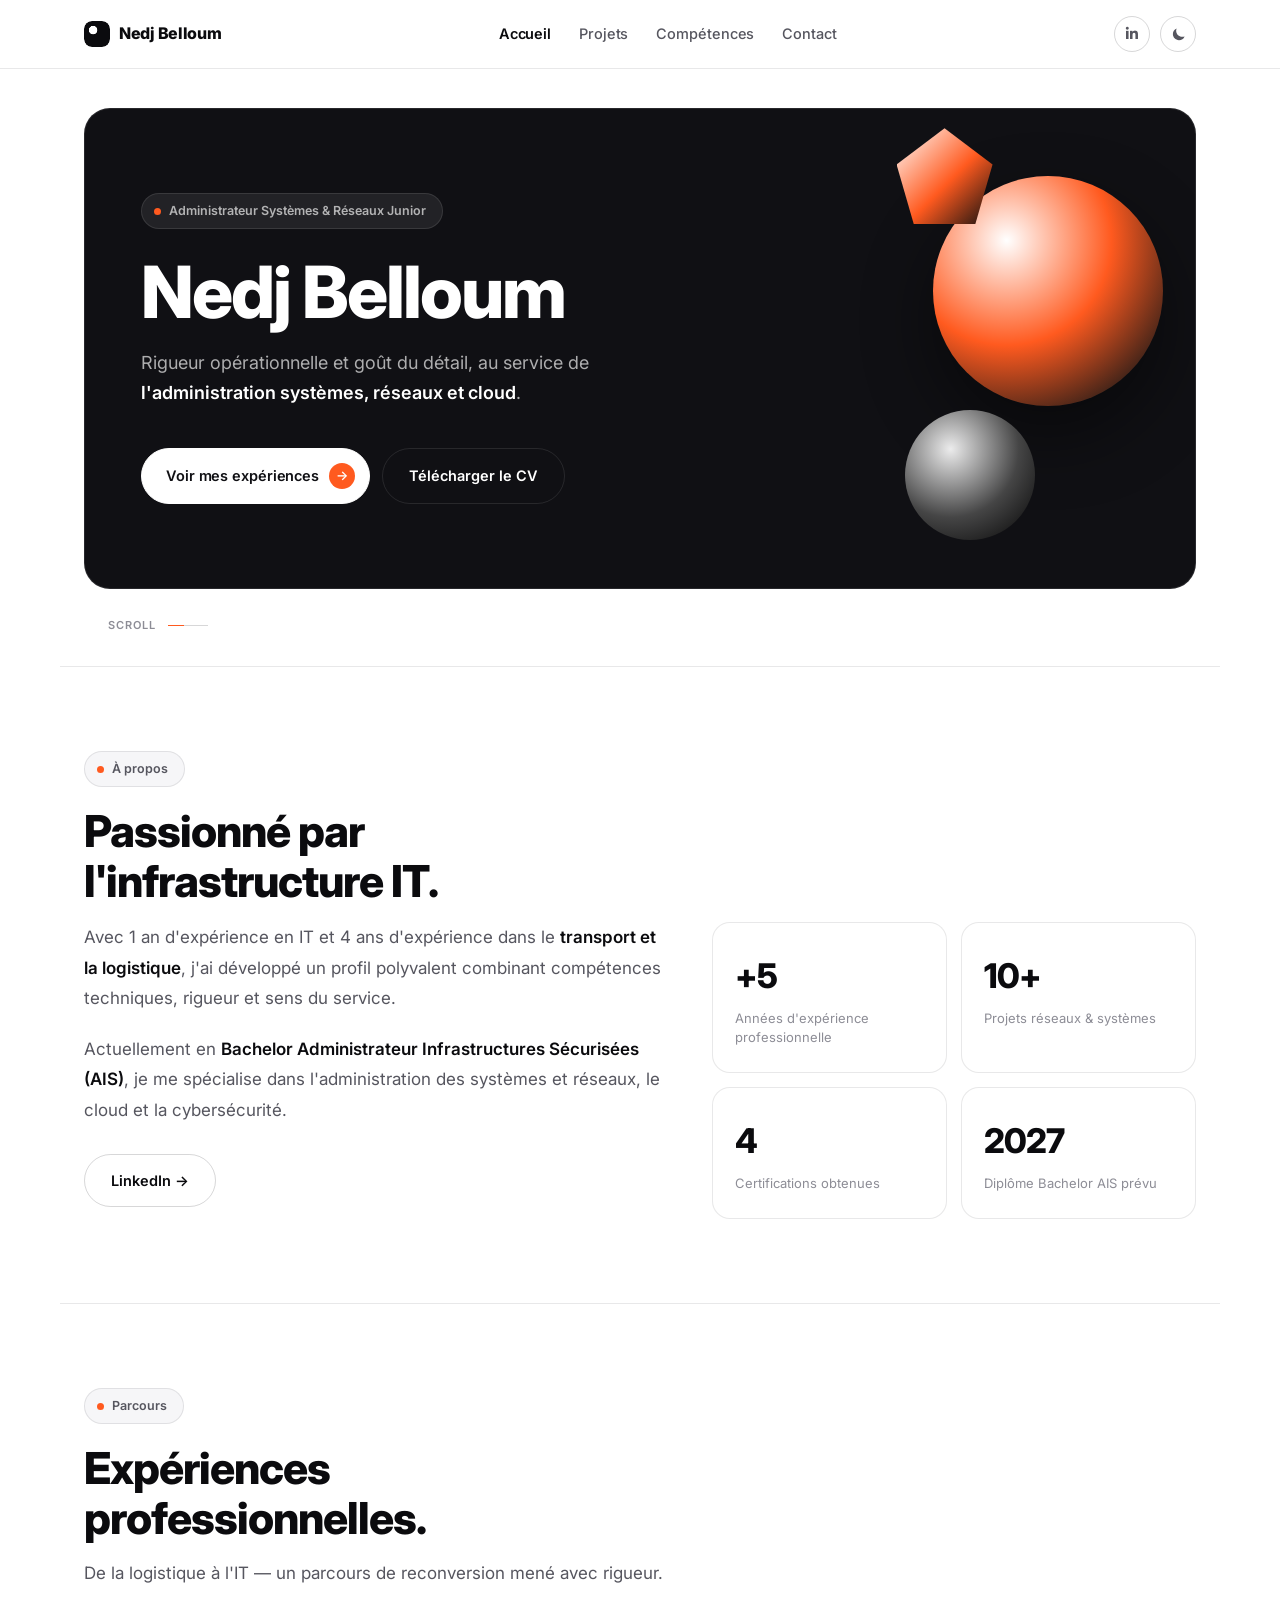
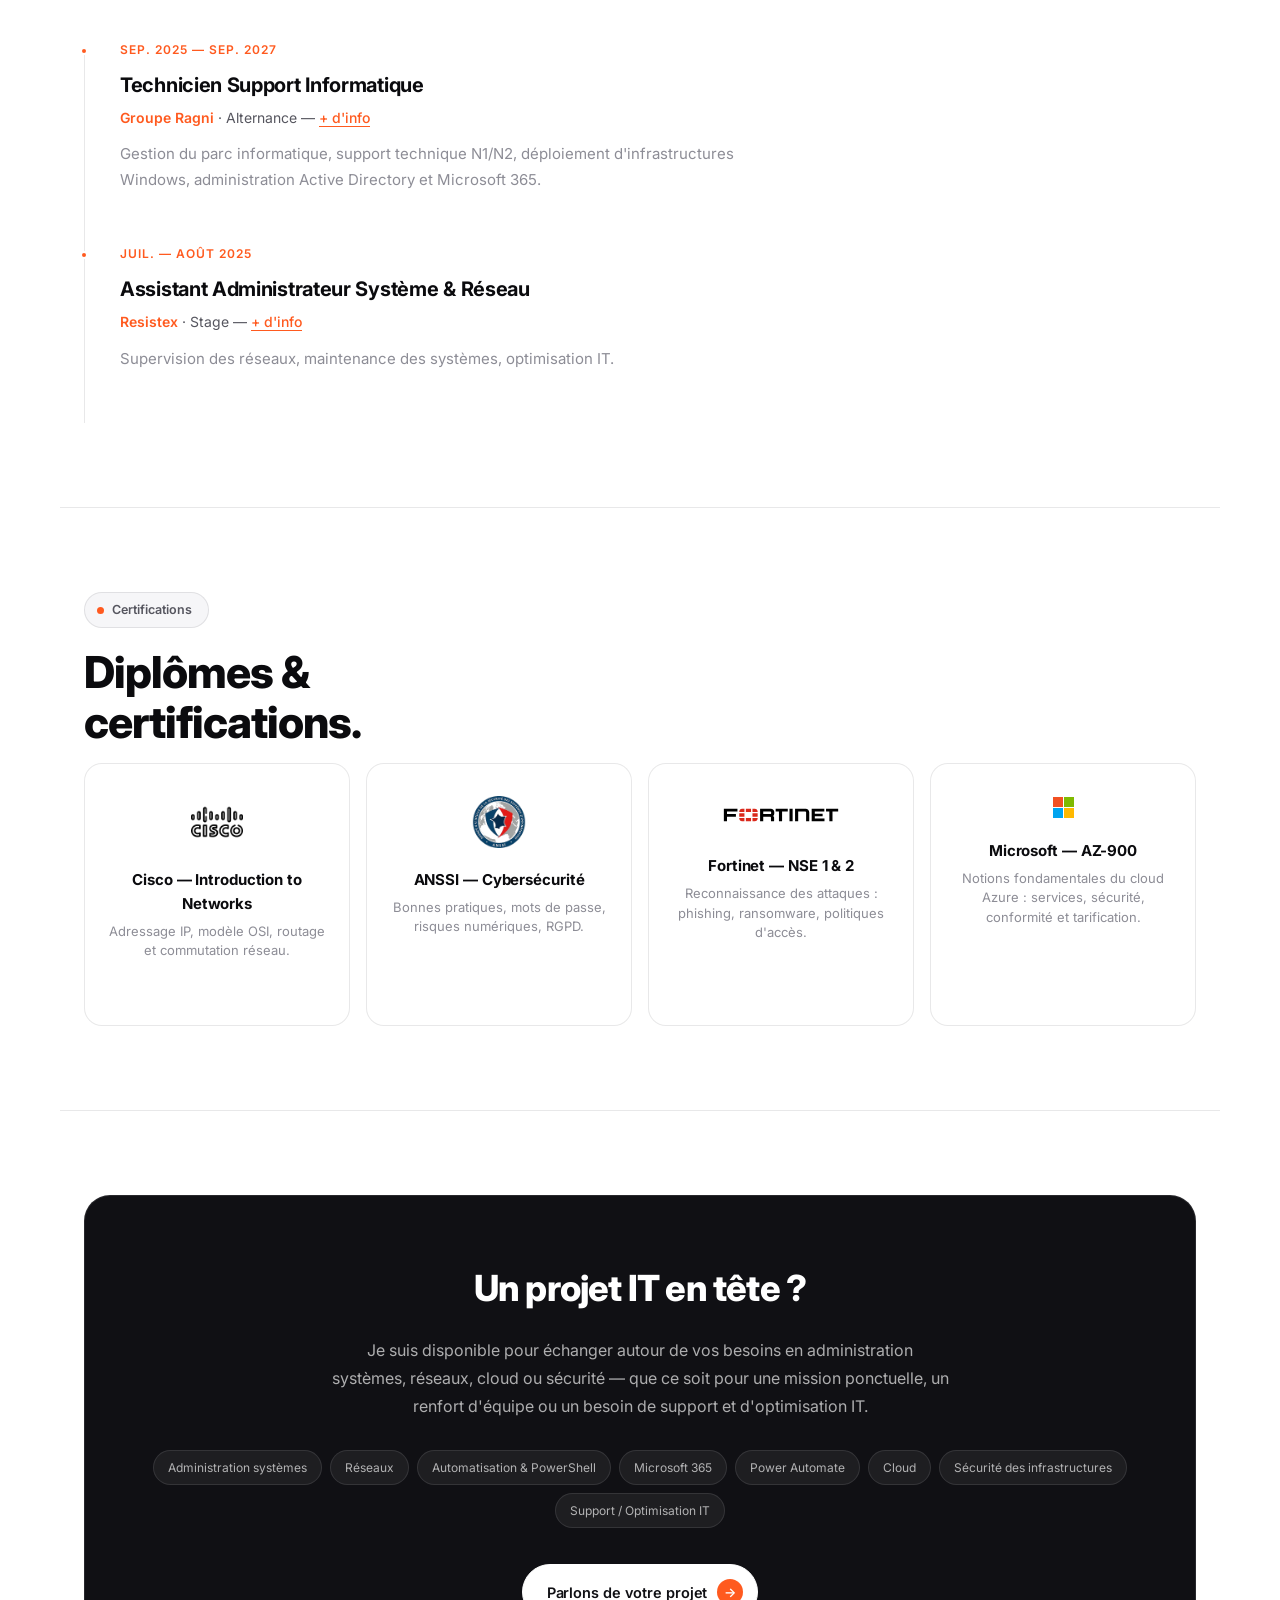
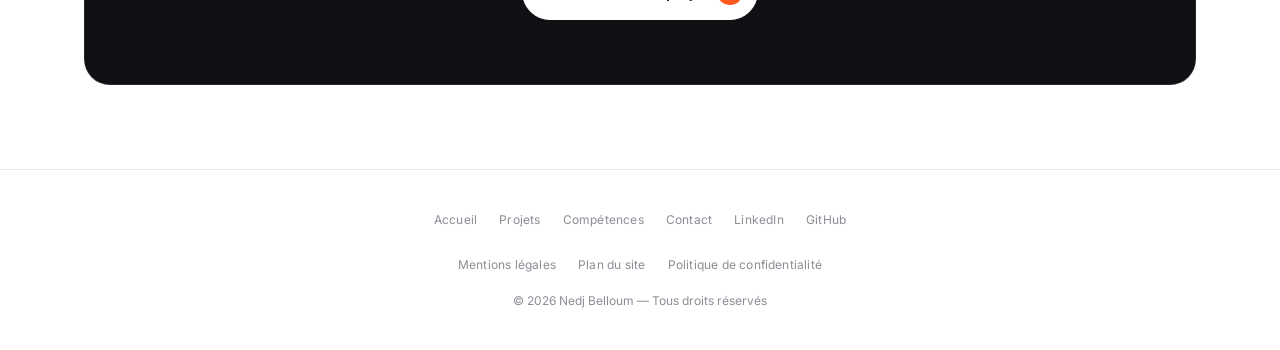
==== index.html @ 730718de "Redesign frontend to match the Neutra template aesthetic Rework the entire visual identity: white/bl" ====
<!DOCTYPE html>
<html lang="fr" data-theme="light">

<head>
  <meta charset="UTF-8">
  <meta name="viewport" content="width=device-width, initial-scale=1.0">
  <title>Nedj Belloum — Administrateur Systèmes & Réseaux Junior</title>
  <meta name="description"
    content="Portfolio de Nedj Belloum, Administrateur Systèmes & Réseaux Junior, en Bachelor Administrateur Infrastructures Sécurisées (AIS) — Nice, France.">
  <link rel="preconnect" href="https://fonts.googleapis.com">
  <link rel="preconnect" href="https://fonts.gstatic.com" crossorigin>
  <link href="https://fonts.googleapis.com/css2?family=Inter:wght@300;400;500;600;700;800&display=swap" rel="stylesheet">
  <link rel="stylesheet" href="https://cdnjs.cloudflare.com/ajax/libs/font-awesome/6.5.1/css/all.min.css">
  <link rel="stylesheet" href="css/style.css">
  <link rel="stylesheet" href="css/index.css">
</head>

<body>
  <!-- NAV -->
  <nav>
    <div class="nav-inner">
      <a href="index.html" class="nav-logo">Nedj Belloum</a>
      <ul class="nav-links">
        <li><a href="index.html" class="active">Accueil</a></li>
        <li><a href="html/projets.html">Projets</a></li>
        <li><a href="html/competences.html">Compétences</a></li>
        <li><a href="html/contact.html">Contact</a></li>
      </ul>
      <div style="display:flex;align-items:center;gap:10px;">
        <a href="https://www.linkedin.com/in/nedj-b-002558194/" target="_blank" class="nav-linkedin" title="LinkedIn">
          <i class="fa-brands fa-linkedin-in"></i>
        </a>
        <button class="theme-toggle" id="themeToggle" title="Changer le thème">
          <svg id="themeIcon" viewBox="0 0 24 24" xmlns="http://www.w3.org/2000/svg">
            <path
              d="M12 3a9 9 0 100 18A9 9 0 0012 3zM1 12C1 5.925 5.925 1 12 1s11 4.925 11 11-4.925 11-11 11S1 18.075 1 12z" />
          </svg>
        </button>
        <button class="hamburger" id="hamburger">
          <span></span><span></span><span></span>
        </button>
      </div>
    </div>
  </nav>
  <div class="mobile-nav" id="mobileNav">
    <a href="index.html" class="active" onclick="closeMobileNav()">Accueil</a>
    <a href="html/projets.html" onclick="closeMobileNav()">Projets</a>
    <a href="html/competences.html" onclick="closeMobileNav()">Compétences</a>
    <a href="html/contact.html" onclick="closeMobileNav()">Contact</a>
  </div>

  <!-- HERO -->
  <section id="hero">
    <div class="hero-card">
      <div class="hero-shapes" aria-hidden="true">
        <div class="shape shape-1"></div>
        <div class="shape shape-2"></div>
        <div class="shape shape-3"></div>
      </div>
      <div class="hero-content">
        <div class="hero-eyebrow">Administrateur Systèmes & Réseaux Junior</div>
        <h1 class="hero-name">Nedj Belloum</h1>
        <p class="hero-sub">Rigueur opérationnelle et goût du détail, au service de <strong>l'administration systèmes, réseaux et cloud</strong>.</p>
        <div class="hero-cta">
          <a href="#experiences" class="btn-primary">Voir mes expériences</a>
          <a href="img/CV_Nedj_Belloum_.pdf" target="_blank" class="btn-secondary">Télécharger le CV</a>
        </div>
      </div>
    </div>
    <div class="hero-scroll">
      <span>Scroll</span>
      <div class="scroll-line"></div>
    </div>
  </section>

  <div class="divider"></div>

  <!-- ABOUT -->
  <section id="about">
    <p class="section-label">À propos</p>
    <h2 class="section-title">Passionné par<br>l'infrastructure IT.</h2>
    <div class="about-grid">
      <div class="about-text">
        <p>Avec 1 an d'expérience en IT et 4 ans d'expérience dans le <strong>transport et la logistique</strong>, j'ai
          développé un profil polyvalent combinant compétences techniques, rigueur et sens du service.</p>
        <p>Actuellement en <strong>Bachelor Administrateur Infrastructures Sécurisées (AIS)</strong>, je me spécialise
          dans l'administration des systèmes et réseaux, le cloud et la cybersécurité.</p>
        <a href="https://www.linkedin.com/in/nedj-b-002558194/" target="_blank" class="btn-secondary"
          style="margin-top:8px;">LinkedIn →</a>
      </div>
      <div class="about-stats">
        <div class="stat-box">
          <div class="stat-num">+5</div>
          <div class="stat-desc">Années d'expérience professionnelle</div>
        </div>
        <div class="stat-box">
          <div class="stat-num">10+</div>
          <div class="stat-desc">Projets réseaux & systèmes</div>
        </div>
        <div class="stat-box">
          <div class="stat-num">4</div>
          <div class="stat-desc">Certifications obtenues</div>
        </div>
        <div class="stat-box">
          <div class="stat-num">2027</div>
          <div class="stat-desc">Diplôme Bachelor AIS prévu</div>
        </div>
      </div>
    </div>
  </section>

  <div class="divider"></div>

  <!-- EXPÉRIENCES -->
  <section id="experiences">
    <p class="section-label">Parcours</p>
    <h2 class="section-title">Expériences<br>professionnelles.</h2>
    <p class="section-sub">De la logistique à l'IT — un parcours de reconversion mené avec rigueur.</p>
    <div class="timeline">
      <div class="timeline-item">
        <div class="timeline-dot"></div>
        <div class="timeline-date">Sep. 2025 — Sep. 2027</div>
        <div class="timeline-title">Technicien Support Informatique</div>
        <div class="timeline-company"><a href="https://www.ragni.com/" target="_blank">Groupe Ragni</a> · Alternance —
          <button type="button" class="info-btn" data-info-target="infoRagni">+ d'info</button>
        </div>
        <div class="timeline-desc">Gestion du parc informatique, support technique N1/N2, déploiement d'infrastructures
          Windows, administration Active Directory et Microsoft 365.</div>

        <div class="company-popover" id="infoRagni">
          <button type="button" class="company-popover-close" aria-label="Fermer">✕</button>
          <p class="company-popover-desc">Entreprise française opérant à l'international, spécialisée dans la
            conception et la fabrication de luminaires pour l'éclairage public et la mise en valeur des espaces
            extérieurs.</p>
          <ul class="company-popover-meta">
            <li><span class="meta-dot"></span>Site : Cagnes-sur-Mer</li>
            <li><span class="meta-dot"></span>Équipe IT : Support & Projets</li>
            <li><span class="meta-dot"></span>Secteur : Éclairage / Industrie</li>
          </ul>
        </div>
      </div>
      <div class="timeline-item">
        <div class="timeline-dot"></div>
        <div class="timeline-date">Juil. — Août 2025</div>
        <div class="timeline-title">Assistant Administrateur Système & Réseau</div>
        <div class="timeline-company"><a href="https://www.resistex-sa.com/" target="_blank">Resistex</a> · Stage —
          <button type="button" class="info-btn" data-info-target="infoResistex">+ d'info</button>
        </div>
        <div class="timeline-desc">Supervision des réseaux, maintenance des systèmes, optimisation IT.</div>

        <div class="company-popover" id="infoResistex">
          <button type="button" class="company-popover-close" aria-label="Fermer">✕</button>
          <p class="company-popover-desc">Entreprise familiale dans le secteur privé du luminaire, spécialisée dans l'éclairage éco-responsable et les solutions LED pour professionnels et particuliers.<br><br><a href="img/Rapport de stage RESISTEX.pdf" target="_blank" style="color:var(--accent);text-decoration:none;font-weight:500;display:inline-block;transition:opacity 0.2s;" onmouseover="this.style.opacity='0.75'" onmouseout="this.style.opacity='1'">Note de synthèse →</a></p>
          <ul class="company-popover-meta">
            <li><span class="meta-dot"></span>Site : Saint-André-de-la-Roche</li>
            <li><span class="meta-dot"></span>Équipe IT : Système & Réseau</li>
          </ul>
        </div>
      </div>
    </div>
  </section>

  <div class="divider"></div>

  <!-- CERTIFICATIONS -->
  <section id="certifications">
    <p class="section-label">Certifications</p>
    <h2 class="section-title">Diplômes &<br>certifications.</h2>
    <div class="certs-row">
      <div class="cert-card"
        onclick="openCertif('certif/Certification Cisco - Networking Basics - Nedj Belloum.pdf', 'Cisco — Introduction to Networks')">
        <img src="img/cisco.png" alt="Cisco" class="cert-logo">
        <div class="cert-name">Cisco — Introduction to Networks</div>
        <div class="cert-desc">Adressage IP, modèle OSI, routage et commutation réseau.</div>
      </div>
      <div class="cert-card"
        onclick="openCertif('certif/Attestation_SecNumacademie_ANSSI - Nedj Belloum.pdf', 'ANSSI — Cybersécurité')">
        <img src="img/Logo_ANSSI-removebg-preview.png" alt="ANSSI" class="cert-logo">
        <div class="cert-name">ANSSI — Cybersécurité</div>
        <div class="cert-desc">Bonnes pratiques, mots de passe, risques numériques, RGPD.</div>
      </div>
      <div class="cert-card"
        onclick="openCertif('certif/Certificat Fortinet Fundamentals in Cybersecurity - NSE 1-2.pdf', 'Fortinet — NSE 1 & 2')">
        <img src="img/Fortinet-logo-rgb-black-red.svg" alt="Fortinet" class="cert-logo cert-logo-svg">
        <div class="cert-name">Fortinet — NSE 1 & 2</div>
        <div class="cert-desc">Reconnaissance des attaques : phishing, ransomware, politiques d'accès.</div>
      </div>
      <div class="cert-card">
        <img src="img/microsoft.svg" alt="Microsoft" class="cert-logo cert-logo-color">
        <div class="cert-name">Microsoft — AZ-900</div>
        <div class="cert-desc">Notions fondamentales du cloud Azure : services, sécurité, conformité et tarification.</div>
      </div>
    </div>
  </section>

  <div class="divider"></div>

  <!-- CTA COMMERCIAL -->
  <section id="cta-commercial">
    <div class="cta-commercial">
      <h2 class="cta-commercial-title">Un projet IT en tête ?</h2>
      <p class="cta-commercial-text">Je suis disponible pour échanger autour de vos besoins en administration
        systèmes, réseaux, cloud ou sécurité — que ce soit pour une mission ponctuelle, un renfort d'équipe ou un
        besoin de support et d'optimisation IT.</p>
      <div class="cta-commercial-tags">
        <span class="cta-tag">Administration systèmes</span>
        <span class="cta-tag">Réseaux</span>
        <span class="cta-tag">Automatisation & PowerShell</span>
        <span class="cta-tag">Microsoft 365</span>
        <span class="cta-tag">Power Automate</span>
        <span class="cta-tag">Cloud</span>
        <span class="cta-tag">Sécurité des infrastructures</span>
        <span class="cta-tag">Support / Optimisation IT</span>
      </div>
      <div class="cta-commercial-btn-wrap">
        <a href="html/contact.html" class="btn-primary">Parlons de votre projet</a>
      </div>
    </div>
  </section>

  <!-- FOOTER -->
  <footer>
    <div class="footer-inner">
      <div class="footer-links">
        <a href="index.html">Accueil</a>
        <a href="html/projets.html">Projets</a>
        <a href="html/competences.html">Compétences</a>
        <a href="html/contact.html">Contact</a>
        <a href="https://www.linkedin.com/in/nedj-b-002558194/" target="_blank">LinkedIn</a>
        <a href="https://github.com/delcoco95" target="_blank">GitHub</a>
      </div>
      <div class="footer-links" style="margin-top:10px;">
        <a href="html/mentions-legales.html">Mentions légales</a>
        <a href="html/plan-site.html">Plan du site</a>
        <a href="html/confidentialite.html">Politique de confidentialité</a>
      </div>
      <p class="footer-copy">© 2026 Nedj Belloum — Tous droits réservés</p>
    </div>
  </footer>

  <!-- MODAL CERTIFICAT -->
  <div class="certif-modal-overlay" id="certifOverlay" onclick="closeCertifOutside(event)">
    <div class="certif-modal" id="certifModal">
      <div class="certif-modal-header">
        <span class="certif-modal-title" id="certifTitle"></span>
        <button class="certif-modal-close" onclick="closeCertif()">✕</button>
      </div>
      <iframe id="certifFrame" src="" title="Certificat"></iframe>
    </div>
  </div>

  <button class="scroll-top" id="scrollTopBtn" title="Retour en haut">
    <i class="fa-solid fa-chevron-up"></i>
  </button>

  <script src="js/index.js"></script>
</body>

</html>
---- css/style.css ----
/* ─────────────────────────────────────────
   css/style.css — Styles globaux partagés
   Portfolio Nedj Belloum
───────────────────────────────────────── */

/* ── VARIABLES ── */
:root {
  --bg: #ffffff;
  --bg2: #ffffff;
  --bg3: #f6f6f8;
  --bg4: #eeeef1;
  --card: #ffffff;
  --card-hover: #fafafb;
  --border: rgba(10,10,15,0.09);
  --border2: rgba(10,10,15,0.16);
  --text: #0b0b0e;
  --text2: #56565f;
  --text3: #8d8d96;
  --accent: #ff5a1f;
  --accent-soft: rgba(255,90,31,0.1);
  --accent-soft2: rgba(255,90,31,0.22);
  --accent2: #16a34a;
  --accent3: #e11d48;
  --hero-bg: #101014;
  --hero-text: #ffffff;
  --hero-text2: rgba(255,255,255,0.66);
  --hero-border: rgba(255,255,255,0.1);
  --nav-bg: rgba(255,255,255,0.86);
  --shadow: 0 24px 55px rgba(10,10,15,0.09);
  --radius-sm: 12px;
  --radius-md: 18px;
  --radius-lg: 26px;
  --font: 'Inter', -apple-system, BlinkMacSystemFont, sans-serif;
}

[data-theme="dark"] {
  --bg: #0b0b0d;
  --bg2: #111114;
  --bg3: #17171b;
  --bg4: #1f1f24;
  --card: #111114;
  --card-hover: #17171b;
  --border: rgba(245,245,247,0.1);
  --border2: rgba(245,245,247,0.17);
  --text: #f5f5f7;
  --text2: #a9a9b1;
  --text3: #6f6f78;
  --accent: #ff7a45;
  --accent-soft: rgba(255,122,69,0.16);
  --accent-soft2: rgba(255,122,69,0.28);
  --accent2: #34d399;
  --accent3: #fb7185;
  --hero-bg: #f5f5f7;
  --hero-text: #0b0b0e;
  --hero-text2: rgba(11,11,14,0.62);
  --hero-border: rgba(10,10,15,0.1);
  --nav-bg: rgba(11,11,13,0.86);
  --shadow: 0 24px 55px rgba(0,0,0,0.5);
}

/* ── RESET ── */
* { margin: 0; padding: 0; box-sizing: border-box; }
html { scroll-behavior: smooth; }
body {
  background: var(--bg);
  color: var(--text);
  font-family: var(--font);
  line-height: 1.6;
  -webkit-font-smoothing: antialiased;
  overflow-x: hidden;
  transition: background 0.4s ease, color 0.4s ease;
}
a { color: inherit; }

/* ── NAV ── */
nav {
  position: fixed;
  top: 0; left: 0; right: 0;
  z-index: 1000;
  backdrop-filter: blur(16px);
  -webkit-backdrop-filter: blur(16px);
  background: var(--nav-bg);
  border-bottom: 1px solid var(--border);
  transition: all 0.3s ease;
}
.nav-inner {
  max-width: 1160px;
  margin: 0 auto;
  padding: 0 24px;
  height: 68px;
  display: flex;
  align-items: center;
  justify-content: space-between;
}
.nav-logo {
  display: inline-flex;
  align-items: center;
  gap: 9px;
  font-size: 16px;
  font-weight: 800;
  color: var(--text);
  text-decoration: none;
  letter-spacing: -0.3px;
}
.nav-logo::before {
  content: '';
  width: 26px; height: 26px;
  border-radius: 8px;
  background: var(--text);
  -webkit-mask: radial-gradient(circle at 35% 35%, transparent 4px, #000 4.5px);
  mask: radial-gradient(circle at 35% 35%, transparent 4px, #000 4.5px);
  flex-shrink: 0;
}
.nav-links {
  display: flex;
  align-items: center;
  gap: 28px;
  list-style: none;
}
.nav-links a {
  font-size: 14.5px;
  font-weight: 500;
  color: var(--text2);
  text-decoration: none;
  transition: color 0.2s;
  letter-spacing: -0.1px;
  position: relative;
  padding-bottom: 3px;
}
.nav-links a:hover { color: var(--text); }
.nav-links a.active {
  color: var(--text);
  font-weight: 600;
}
.theme-toggle {
  width: 36px; height: 36px;
  border-radius: 50%;
  border: 1px solid var(--border2);
  background: transparent;
  cursor: pointer;
  display: flex; align-items: center; justify-content: center;
  transition: all 0.2s;
  flex-shrink: 0;
}
.theme-toggle:hover { background: var(--bg3); border-color: var(--text3); }
.theme-toggle svg { width: 15px; height: 15px; fill: var(--text2); transition: fill 0.2s; }
.hamburger {
  width: 36px; height: 36px;
  border: none; background: none; cursor: pointer;
  display: none; flex-direction: column;
  align-items: center; justify-content: center; gap: 5px;
}
.hamburger span {
  width: 18px; height: 2px;
  background: var(--text);
  border-radius: 2px;
  transition: all 0.3s;
}

/* Mobile nav */
.mobile-nav {
  display: none;
  position: fixed;
  top: 68px; left: 0; right: 0;
  background: var(--nav-bg);
  backdrop-filter: blur(16px);
  -webkit-backdrop-filter: blur(16px);
  border-bottom: 1px solid var(--border);
  padding: 18px 24px;
  flex-direction: column;
  gap: 4px;
  z-index: 999;
}
.mobile-nav.open { display: flex; }
.mobile-nav a {
  color: var(--text2);
  text-decoration: none;
  font-size: 15px;
  font-weight: 500;
  padding: 12px 0;
  border-bottom: 1px solid var(--border);
  transition: color 0.2s;
}
.mobile-nav a:last-child { border-bottom: none; }
.mobile-nav a:hover { color: var(--text); }
.mobile-nav a.active { color: var(--accent); }

/* ── PAGE HEADER (hero de page) ── */
.page-hero {
  padding: 148px 24px 60px;
  max-width: 1160px;
  margin: 0 auto;
}
.page-hero-tag {
  display: inline-flex;
  align-items: center;
  gap: 8px;
  font-size: 12.5px;
  font-weight: 600;
  color: var(--text2);
  background: var(--bg3);
  border: 1px solid var(--border);
  border-radius: 999px;
  padding: 7px 16px 7px 12px;
  margin-bottom: 22px;
}
.page-hero-tag::before {
  content: '';
  width: 7px; height: 7px;
  border-radius: 50%;
  background: var(--accent);
  flex-shrink: 0;
}
.page-hero h1 {
  font-size: clamp(36px, 5.4vw, 60px);
  font-weight: 800;
  letter-spacing: -1.5px;
  color: var(--text);
  line-height: 1.06;
  margin-bottom: 18px;
}
.page-hero p {
  font-size: 17px;
  font-weight: 400;
  color: var(--text2);
  max-width: 560px;
  line-height: 1.7;
}

/* ── SECTIONS ── */
section {
  max-width: 1160px;
  margin: 0 auto;
  padding: 84px 24px;
}
.section-label {
  display: inline-flex;
  align-items: center;
  gap: 8px;
  font-size: 12.5px;
  font-weight: 600;
  color: var(--text2);
  background: var(--bg3);
  border: 1px solid var(--border);
  border-radius: 999px;
  padding: 7px 16px 7px 12px;
  margin-bottom: 20px;
}
.section-label::before {
  content: '';
  width: 7px; height: 7px;
  border-radius: 50%;
  background: var(--accent);
  flex-shrink: 0;
}
.section-title {
  font-size: clamp(30px, 4.2vw, 44px);
  font-weight: 800;
  letter-spacing: -1px;
  color: var(--text);
  line-height: 1.12;
  margin-bottom: 16px;
}
.section-sub {
  font-size: 17px;
  font-weight: 400;
  color: var(--text2);
  max-width: 600px;
  line-height: 1.7;
  margin-bottom: 52px;
}
.divider {
  max-width: 1160px;
  margin: 0 auto;
  height: 1px;
  background: var(--border);
}

/* ── BOUTONS ── */
.btn-primary {
  display: inline-flex; align-items: center; gap: 10px;
  background: var(--text);
  color: var(--bg);
  padding: 14px 14px 14px 24px;
  border-radius: 999px;
  font-size: 14.5px;
  font-weight: 600;
  text-decoration: none;
  transition: all 0.25s;
  border: 1px solid var(--text);
  cursor: pointer;
  letter-spacing: -0.1px;
}
.btn-primary::after {
  content: '→';
  display: inline-flex;
  align-items: center;
  justify-content: center;
  width: 26px; height: 26px;
  border-radius: 50%;
  background: var(--accent);
  color: #fff;
  font-size: 13px;
  flex-shrink: 0;
}
.btn-primary:hover { background: var(--accent); border-color: var(--accent); }
.btn-primary:hover::after { background: var(--bg); color: var(--accent); }
.btn-secondary {
  display: inline-flex; align-items: center; gap: 8px;
  background: transparent;
  color: var(--text);
  padding: 14px 26px;
  border-radius: 999px;
  font-size: 14.5px;
  font-weight: 600;
  text-decoration: none;
  transition: all 0.25s;
  border: 1px solid var(--border2);
  cursor: pointer;
}
.btn-secondary:hover { background: var(--bg3); border-color: var(--text3); }

/* ── CARDS COMMUNES ── */
.tech-pill {
  font-size: 11.5px;
  color: var(--text2);
  background: var(--bg3);
  border: 1px solid var(--border);
  border-radius: 999px;
  padding: 5px 12px;
  font-weight: 500;
}
.tag-network, .tag-web, .tag-security, .tag-cloud, .tag-systems, .tag-automation {
  background: var(--bg3); color: var(--text2);
}

/* ── FOOTER ── */
footer {
  border-top: 1px solid var(--border);
  padding: 40px 24px;
  text-align: center;
}
.footer-inner {
  max-width: 1160px;
  margin: 0 auto;
  display: flex;
  flex-direction: column;
  align-items: center;
  gap: 16px;
}
.footer-links {
  display: flex;
  gap: 22px;
  flex-wrap: wrap;
  justify-content: center;
}
.footer-links a {
  font-size: 12px;
  color: var(--text3);
  text-decoration: none;
  transition: color 0.2s;
  letter-spacing: 0.2px;
}
.footer-links a:hover { color: var(--accent); }
.footer-copy {
  font-size: 12px;
  color: var(--text3);
  font-weight: 400;
}

/* ── BOUTON LINKEDIN NAV ── */
.nav-linkedin {
  width: 36px; height: 36px;
  border-radius: 50%;
  border: 1px solid var(--border2);
  background: transparent;
  display: flex; align-items: center; justify-content: center;
  transition: all 0.2s;
  flex-shrink: 0;
  text-decoration: none;
  color: var(--text2);
  font-size: 14px;
}
.nav-linkedin:hover {
  background: var(--accent);
  border-color: var(--accent);
  color: #fff;
}

/* ── SCROLL TO TOP ── */
.scroll-top {
  position: fixed;
  bottom: 30px;
  right: 30px;
  width: 46px;
  height: 46px;
  border-radius: 50%;
  border: 1px solid var(--border2);
  background: var(--text);
  color: var(--bg);
  font-size: 15px;
  cursor: pointer;
  display: flex;
  align-items: center;
  justify-content: center;
  opacity: 0;
  visibility: hidden;
  transform: translateY(20px);
  transition: all 0.3s ease;
  z-index: 999;
}
.scroll-top.visible {
  opacity: 1;
  visibility: visible;
  transform: translateY(0);
}
.scroll-top:hover {
  background: var(--accent);
  border-color: var(--accent);
  color: #fff;
}

/* ── ANIMATIONS ── */
@keyframes fadeUp {
  from { opacity: 0; transform: translateY(24px); }
  to { opacity: 1; transform: translateY(0); }
}
@keyframes fadeIn {
  from { opacity: 0; }
  to { opacity: 1; }
}

.animate-up {
  opacity: 0;
  transform: translateY(20px);
  transition: opacity 0.6s ease, transform 0.6s ease;
}
.animate-up.visible {
  opacity: 1;
  transform: translateY(0);
}

/* ── RESPONSIVE ── */
@media (max-width: 768px) {
  .nav-links { display: none; }
  .hamburger { display: flex; }
}

#particles-js { display: none; }
---- css/index.css ----
/* index.css — Styles spécifiques à la page d'accueil */

/* ── HERO ── */
#hero {
  max-width: 1160px;
  margin: 0 auto;
  padding: 108px 24px 32px;
}
.hero-card {
  position: relative;
  background: var(--hero-bg);
  border: 1px solid var(--hero-border);
  border-radius: var(--radius-lg);
  padding: 84px 56px;
  overflow: hidden;
  isolation: isolate;
}
.hero-shapes {
  position: absolute;
  top: 0; right: 0; bottom: 0;
  width: 48%;
  pointer-events: none;
  z-index: 0;
}
.shape {
  position: absolute;
  animation: shapeFloat 7s ease-in-out infinite;
}
.shape-1 {
  width: 230px; height: 230px;
  border-radius: 50%;
  top: 14%; right: 6%;
  background: radial-gradient(circle at 32% 28%, #ffffff, var(--accent) 46%, #171717 88%);
  box-shadow: 0 30px 70px rgba(0,0,0,0.45);
}
.shape-2 {
  width: 96px; height: 96px;
  top: 4%; right: 38%;
  background: linear-gradient(135deg, #ffffff, var(--accent) 55%, #101010);
  clip-path: polygon(50% 0%, 100% 38%, 82% 100%, 18% 100%, 0% 38%);
  animation-delay: 1.2s;
}
.shape-3 {
  width: 130px; height: 130px;
  border-radius: 50%;
  bottom: 10%; right: 30%;
  background: radial-gradient(circle at 35% 30%, #fff, #4a4a4a 55%, #000 100%);
  opacity: 0.92;
  animation-delay: 2.4s;
}
@keyframes shapeFloat {
  0%, 100% { transform: translateY(0) rotate(0deg); }
  50% { transform: translateY(-14px) rotate(4deg); }
}
.hero-content {
  position: relative;
  z-index: 1;
  max-width: 560px;
}
.hero-eyebrow {
  display: inline-flex;
  align-items: center;
  gap: 8px;
  font-size: 12.5px;
  font-weight: 600;
  color: var(--hero-text2);
  background: color-mix(in srgb, var(--hero-text) 8%, transparent);
  border: 1px solid var(--hero-border);
  border-radius: 999px;
  padding: 7px 16px 7px 12px;
  margin-bottom: 26px;
  animation: fadeUp 0.8s ease both;
}
.hero-eyebrow::before {
  content: '';
  width: 7px; height: 7px;
  border-radius: 50%;
  background: var(--accent);
  flex-shrink: 0;
}
.hero-name {
  font-size: clamp(42px, 6.4vw, 72px);
  font-weight: 800;
  line-height: 1.02;
  letter-spacing: -2px;
  color: var(--hero-text);
  margin-bottom: 20px;
  animation: fadeUp 0.9s ease both 0.1s;
}
.hero-sub {
  font-size: clamp(15px, 1.6vw, 18px);
  font-weight: 400;
  color: var(--hero-text2);
  max-width: 480px;
  margin: 0 0 40px;
  line-height: 1.65;
  animation: fadeUp 1s ease both 0.2s;
}
.hero-sub strong { color: var(--hero-text); font-weight: 600; }
.hero-cta {
  display: flex; gap: 12px; flex-wrap: wrap;
  animation: fadeUp 1.1s ease both 0.3s;
}
.hero-card .btn-primary {
  background: var(--hero-text);
  color: var(--hero-bg);
  border-color: var(--hero-text);
}
.hero-card .btn-primary:hover { background: var(--accent); border-color: var(--accent); color: #fff; }
.hero-card .btn-secondary {
  color: var(--hero-text);
  border-color: var(--hero-border);
}
.hero-card .btn-secondary:hover { background: color-mix(in srgb, var(--hero-text) 8%, transparent); border-color: var(--hero-text2); }

.hero-scroll {
  display: flex; align-items: center; gap: 12px;
  padding: 28px 24px 0;
  max-width: 1160px;
  margin: 0 auto;
  animation: fadeUp 1.3s ease both 0.6s;
}
.hero-scroll span { font-size: 11px; color: var(--text3); letter-spacing: 1px; text-transform: uppercase; font-weight: 600; }
.scroll-line {
  width: 40px; height: 1px;
  background: var(--border2);
  position: relative;
  overflow: hidden;
}
.scroll-line::after {
  content: '';
  position: absolute;
  left: 0; top: 0; bottom: 0;
  width: 40%;
  background: var(--accent);
  animation: scrollAnim 1.8s ease-in-out infinite;
}
@keyframes scrollAnim {
  0% { transform: translateX(-100%); }
  100% { transform: translateX(250%); }
}

/* ── ABOUT ── */
.about-grid {
  display: grid;
  grid-template-columns: 1.2fr 1fr;
  gap: 48px;
  align-items: start;
}
.about-text p {
  font-size: 17px;
  color: var(--text2);
  line-height: 1.8;
  font-weight: 400;
  margin-bottom: 20px;
}
.about-text p strong { color: var(--text); font-weight: 600; }
.about-stats {
  display: grid;
  grid-template-columns: 1fr 1fr;
  gap: 14px;
}
.stat-box {
  background: var(--card);
  border: 1px solid var(--border);
  border-radius: var(--radius-md);
  padding: 26px 22px;
  transition: border-color 0.2s, transform 0.2s;
}
.stat-box:hover { border-color: var(--text3); transform: translateY(-3px); }
.stat-num {
  font-size: 34px;
  font-weight: 800;
  letter-spacing: -1px;
  color: var(--text);
  margin-bottom: 6px;
}
.stat-desc {
  font-size: 13px;
  color: var(--text3);
  font-weight: 400;
  line-height: 1.4;
}

/* ── TIMELINE / EXPÉRIENCES ── */
.timeline {
  position: relative;
  padding-left: 36px;
}
.timeline::before {
  content: '';
  position: absolute;
  left: 0; top: 12px; bottom: 0;
  width: 1px;
  background: var(--border);
}
.timeline-item {
  position: relative;
  padding-bottom: 52px;
  opacity: 0;
  transform: translateY(20px);
  transition: all 0.6s ease;
}
.timeline-item.visible { opacity: 1; transform: translateY(0); }
.timeline-dot {
  position: absolute;
  left: -40px; top: 7px;
  width: 8px; height: 8px;
  border-radius: 50%;
  background: var(--accent);
  border: 2px solid var(--bg);
}
.timeline-date {
  font-size: 12px;
  color: var(--accent);
  font-weight: 600;
  margin-bottom: 10px;
  text-transform: uppercase;
  letter-spacing: 1px;
}
.timeline-title {
  font-size: 20px;
  font-weight: 700;
  color: var(--text);
  letter-spacing: -0.3px;
  margin-bottom: 6px;
}
.timeline-company {
  font-size: 14px;
  color: var(--text2);
  margin-bottom: 12px;
}
.timeline-desc {
  font-size: 15px;
  color: var(--text3);
  font-weight: 400;
  line-height: 1.7;
  max-width: 620px;
}
.timeline-desc a {
  color: var(--accent);
  text-decoration: none;
}

/* ── CERTIFICATIONS ── */
.certs-row {
  display: grid;
  grid-template-columns: repeat(4, 1fr);
  gap: 16px;
}
.cert-card-empty { cursor: default; }
.cert-card-empty::after { content: 'PDF à venir'; opacity: 0.6 !important; }
.cert-card-empty:hover::after { opacity: 0.6 !important; }
.cert-logo-color { filter: none !important; }
[data-theme="dark"] .cert-logo-color { filter: grayscale(100%) brightness(1.6); }
.cert-card {
  background: var(--card);
  border: 1px solid var(--border);
  border-radius: var(--radius-md);
  padding: 32px 24px;
  transition: border-color 0.2s, transform 0.2s;
  text-align: center;
  cursor: pointer;
  position: relative;
}
.cert-card:hover { border-color: var(--text3); transform: translateY(-3px); }
.cert-card::after {
  content: 'Voir le certificat →';
  display: block;
  font-size: 11.5px;
  color: var(--accent);
  margin-top: 14px;
  opacity: 0;
  transition: opacity 0.2s;
  font-weight: 600;
}
.cert-card:hover::after { opacity: 1; }
.cert-logo {
  display: block;
  max-width: 120px;
  max-height: 52px;
  object-fit: contain;
  margin: 0 auto 20px;
  filter: brightness(1);
}
[data-theme="dark"] .cert-logo {
  filter: brightness(0) invert(1);
}
.cert-logo-svg {
  max-width: 140px;
  max-height: 48px;
}
[data-theme="dark"] .cert-logo-svg {
  filter: brightness(0) invert(1);
}
.cert-name {
  font-size: 15px;
  font-weight: 700;
  color: var(--text);
  margin-bottom: 6px;
  letter-spacing: -0.1px;
}
.cert-desc {
  font-size: 13px;
  color: var(--text3);
  font-weight: 400;
  line-height: 1.5;
}

/* ── TIMELINE COMPANY LINK ── */
.timeline-company a {
  color: var(--accent);
  text-decoration: none;
  font-weight: 600;
  transition: opacity 0.2s;
}
.timeline-company a:hover { opacity: 0.7; }

/* ── MODAL CERTIFICAT ── */
.certif-modal-overlay {
  display: none;
  position: fixed;
  inset: 0;
  background: rgba(10,10,14,0.5);
  z-index: 9000;
  align-items: center;
  justify-content: center;
  backdrop-filter: blur(6px);
}
[data-theme="dark"] .certif-modal-overlay { background: rgba(0,0,0,0.72); }
.certif-modal-overlay.open { display: flex; }
.certif-modal {
  background: var(--card);
  border: 1px solid var(--border2);
  border-radius: var(--radius-lg);
  padding: 0;
  width: 90vw;
  max-width: 900px;
  height: 85vh;
  display: flex;
  flex-direction: column;
  overflow: hidden;
  box-shadow: var(--shadow);
}
.certif-modal-header {
  display: flex;
  align-items: center;
  justify-content: space-between;
  padding: 18px 24px;
  border-bottom: 1px solid var(--border);
}
.certif-modal-title {
  font-size: 15px;
  font-weight: 700;
  color: var(--text);
  letter-spacing: -0.1px;
}
.certif-modal-close {
  background: none;
  border: 1px solid var(--border2);
  border-radius: var(--radius-sm);
  color: var(--text3);
  font-size: 18px;
  width: 32px; height: 32px;
  cursor: pointer;
  display: flex; align-items: center; justify-content: center;
  transition: all 0.2s;
}
.certif-modal-close:hover {
  background: var(--bg3);
  color: var(--text);
}
.certif-modal iframe {
  flex: 1;
  border: none;
  width: 100%;
}

/* ── RESPONSIVE ── */
@media (max-width: 900px) {
  .certs-row { grid-template-columns: 1fr 1fr; }
}
@media (max-width: 768px) {
  .about-grid { grid-template-columns: 1fr; gap: 32px; }
  .about-stats { grid-template-columns: 1fr 1fr; }
  .certs-row { grid-template-columns: 1fr 1fr; }
  .certif-modal { height: 70vh; }
  .hero-card { padding: 56px 28px; border-radius: var(--radius-md); }
  .hero-shapes { display: none; }
  .hero-content { max-width: 100%; }
}

/* ── INFO BUTTON + COMPANY POPOVER ── */
.info-btn {
  display: inline-flex;
  align-items: center;
  gap: 4px;
  background: none;
  border: none;
  color: var(--accent);
  font-size: 14px;
  font-weight: 500;
  cursor: pointer;
  padding: 0;
  font-family: inherit;
  transition: opacity 0.2s;
  text-decoration: underline;
  text-underline-offset: 3px;
}
.info-btn:hover { opacity: 0.7; }

.company-popover {
  display: none;
  position: relative;
  margin-top: 16px;
  padding: 20px 22px;
  background: var(--bg3);
  border: 1px solid var(--border2);
  border-radius: var(--radius-md);
  max-width: 460px;
  animation: popoverIn 0.2s ease both;
}
.company-popover.open { display: block; }
@keyframes popoverIn {
  from { opacity: 0; transform: translateY(-6px); }
  to { opacity: 1; transform: translateY(0); }
}
.company-popover-close {
  position: absolute;
  top: 10px; right: 10px;
  background: none;
  border: none;
  color: var(--text3);
  font-size: 13px;
  cursor: pointer;
  width: 24px; height: 24px;
  border-radius: var(--radius-sm);
  display: flex; align-items: center; justify-content: center;
  transition: all 0.2s;
}
.company-popover-close:hover { background: var(--bg4); color: var(--text); }
.company-popover-desc {
  font-size: 14px;
  color: var(--text2);
  line-height: 1.65;
  font-weight: 400;
  margin: 0 0 14px;
  padding-right: 20px;
}
.company-popover-meta {
  list-style: none;
  display: flex;
  flex-direction: column;
  gap: 8px;
}
.company-popover-meta li {
  font-size: 13px;
  color: var(--text3);
  display: flex;
  align-items: center;
  gap: 8px;
}
.company-popover-meta .meta-dot {
  width: 5px; height: 5px;
  border-radius: 50%;
  background: var(--accent);
  flex-shrink: 0;
}

/* ── CTA COMMERCIAL ── */
.cta-commercial {
  background: var(--hero-bg);
  border: 1px solid var(--hero-border);
  border-radius: var(--radius-lg);
  padding: 64px 56px;
  text-align: center;
  position: relative;
}
.cta-commercial-title {
  font-size: clamp(24px, 3.6vw, 36px);
  font-weight: 800;
  letter-spacing: -0.8px;
  color: var(--hero-text);
  margin-bottom: 18px;
}
.cta-commercial-text {
  font-size: 16px;
  color: var(--hero-text2);
  font-weight: 400;
  line-height: 1.75;
  max-width: 620px;
  margin: 0 auto 30px;
}
.cta-commercial-tags {
  display: flex;
  flex-wrap: wrap;
  gap: 8px;
  justify-content: center;
  margin-bottom: 36px;
}
.cta-tag {
  font-size: 12px;
  color: var(--hero-text2);
  background: color-mix(in srgb, var(--hero-text) 6%, transparent);
  border: 1px solid var(--hero-border);
  border-radius: 999px;
  padding: 7px 14px;
}
.cta-commercial .btn-primary {
  background: var(--hero-text);
  color: var(--hero-bg);
  border-color: var(--hero-text);
}
.cta-commercial .btn-primary:hover { background: var(--accent); border-color: var(--accent); color: #fff; }
@media (max-width: 768px) {
  .cta-commercial { padding: 44px 26px; }
}
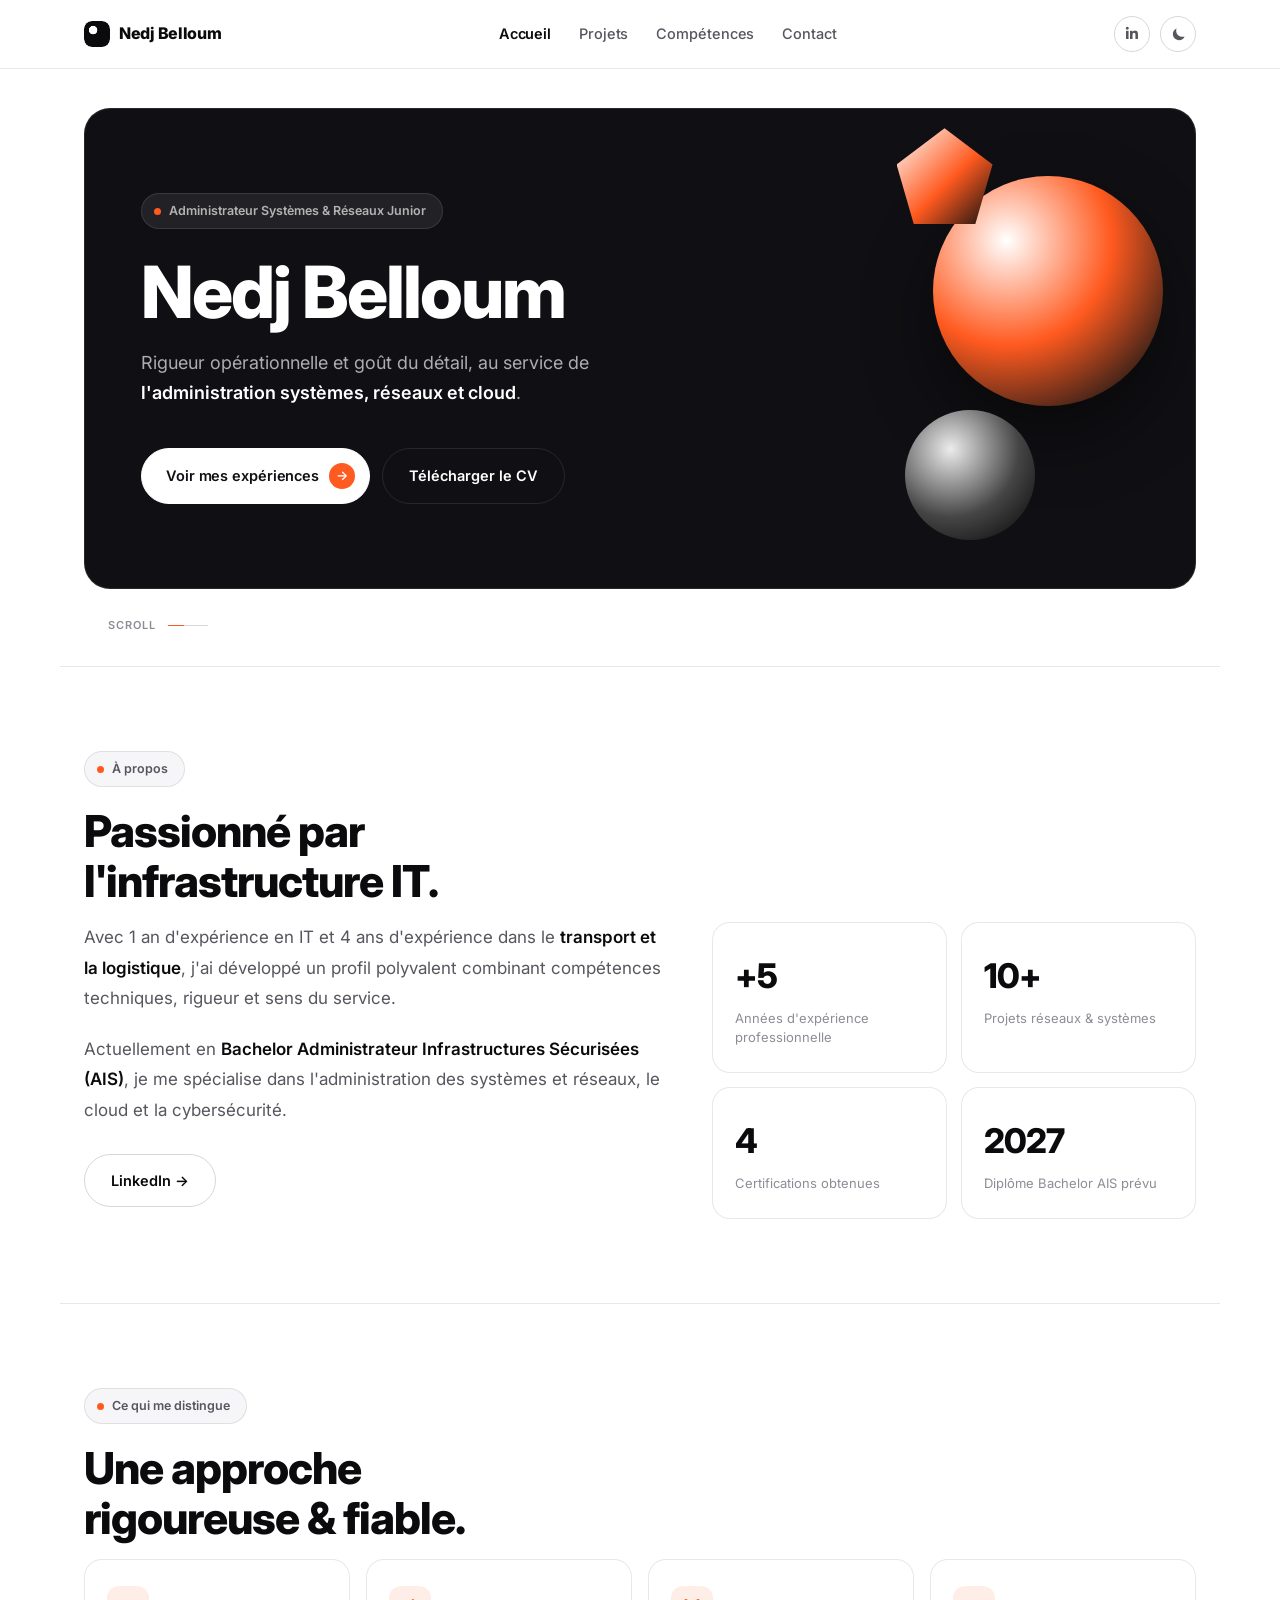
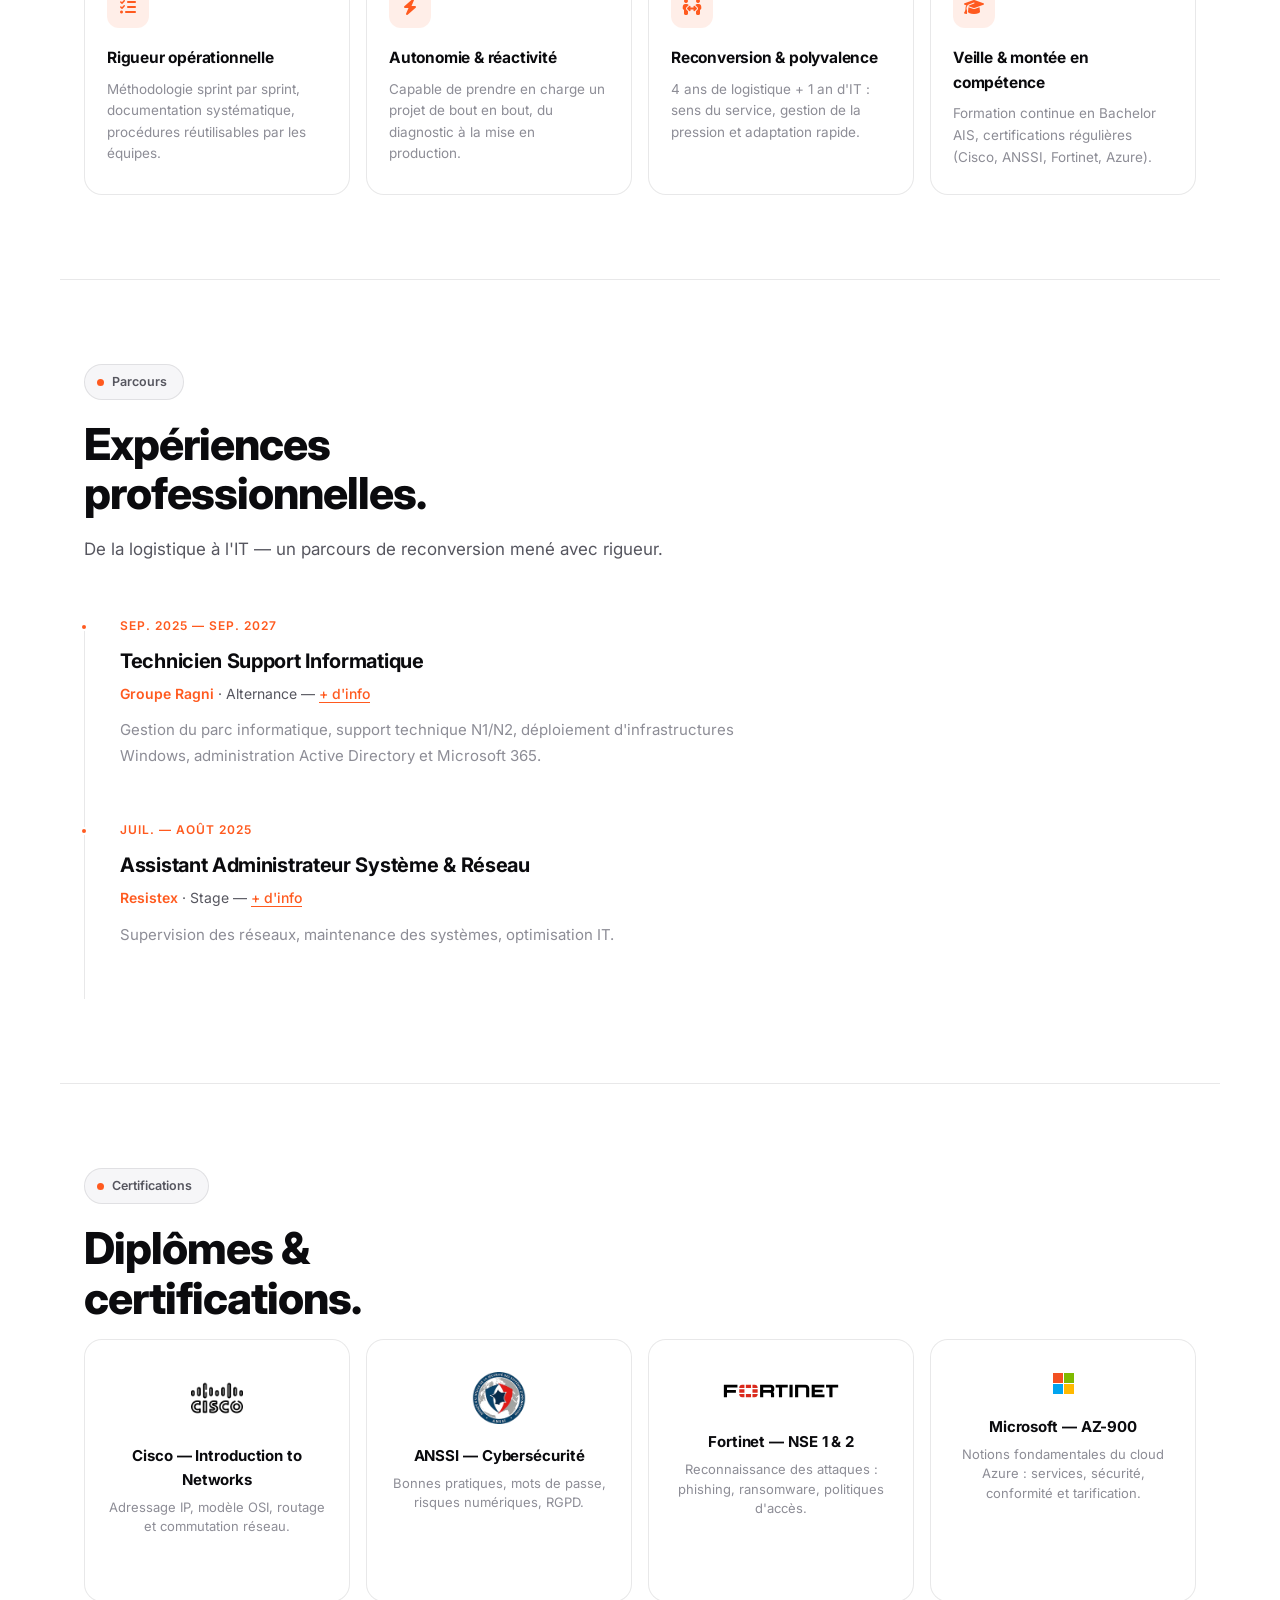
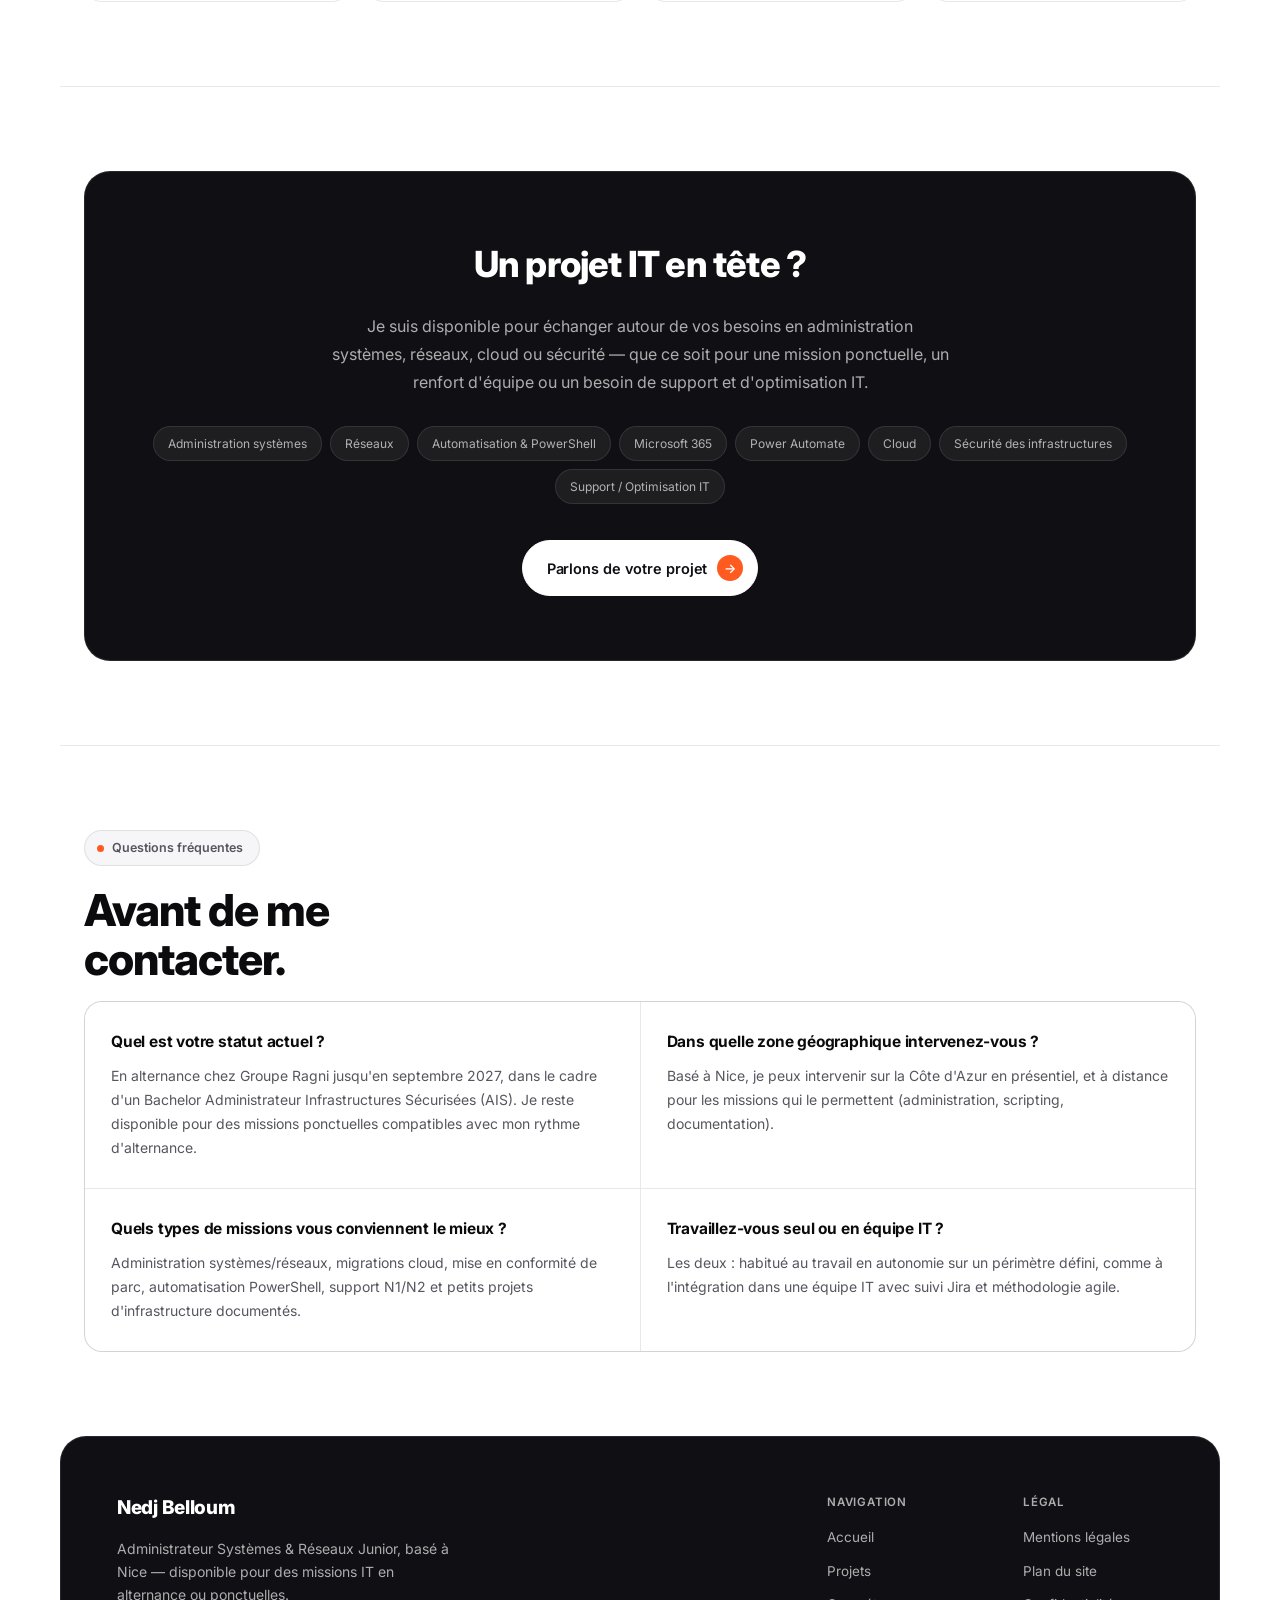
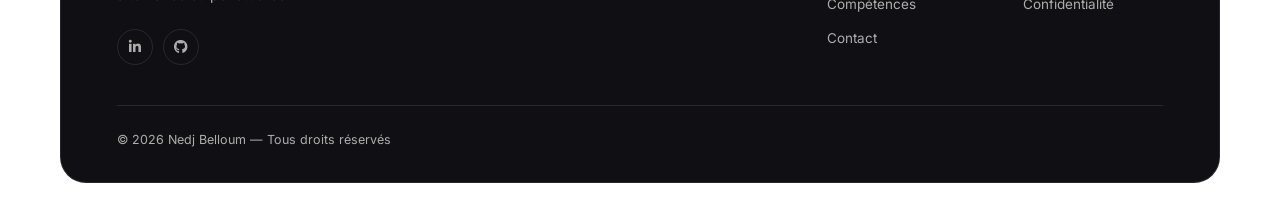
==== commit 108bcff6: "Restructure Projets, Accueil et Compétences selon le layout Neutra (Cases/Home/Article) - Projets : " ====
--- a/index.html
+++ b/index.html
@@ -111,6 +111,36 @@
 
   <div class="divider"></div>
 
+  <!-- FEATURES -->
+  <section id="atouts">
+    <p class="section-label">Ce qui me distingue</p>
+    <h2 class="section-title">Une approche<br>rigoureuse & fiable.</h2>
+    <div class="features-grid">
+      <div class="feature-card animate-up">
+        <div class="feature-icon"><i class="fa-solid fa-list-check"></i></div>
+        <div class="feature-title">Rigueur opérationnelle</div>
+        <p class="feature-desc">Méthodologie sprint par sprint, documentation systématique, procédures réutilisables par les équipes.</p>
+      </div>
+      <div class="feature-card animate-up">
+        <div class="feature-icon"><i class="fa-solid fa-bolt"></i></div>
+        <div class="feature-title">Autonomie & réactivité</div>
+        <p class="feature-desc">Capable de prendre en charge un projet de bout en bout, du diagnostic à la mise en production.</p>
+      </div>
+      <div class="feature-card animate-up">
+        <div class="feature-icon"><i class="fa-solid fa-people-arrows"></i></div>
+        <div class="feature-title">Reconversion & polyvalence</div>
+        <p class="feature-desc">4 ans de logistique + 1 an d'IT : sens du service, gestion de la pression et adaptation rapide.</p>
+      </div>
+      <div class="feature-card animate-up">
+        <div class="feature-icon"><i class="fa-solid fa-graduation-cap"></i></div>
+        <div class="feature-title">Veille & montée en compétence</div>
+        <p class="feature-desc">Formation continue en Bachelor AIS, certifications régulières (Cisco, ANSSI, Fortinet, Azure).</p>
+      </div>
+    </div>
+  </section>
+
+  <div class="divider"></div>
+
   <!-- EXPÉRIENCES -->
   <section id="experiences">
     <p class="section-label">Parcours</p>
@@ -218,23 +248,63 @@
     </div>
   </section>
 
+  <div class="divider"></div>
+
+  <!-- FAQ -->
+  <section id="faq">
+    <p class="section-label">Questions fréquentes</p>
+    <h2 class="section-title">Avant de me<br>contacter.</h2>
+    <div class="faq-grid">
+      <div class="faq-item">
+        <div class="faq-q">Quel est votre statut actuel ?</div>
+        <div class="faq-a">En alternance chez Groupe Ragni jusqu'en septembre 2027, dans le cadre d'un Bachelor Administrateur Infrastructures Sécurisées (AIS). Je reste disponible pour des missions ponctuelles compatibles avec mon rythme d'alternance.</div>
+      </div>
+      <div class="faq-item">
+        <div class="faq-q">Dans quelle zone géographique intervenez-vous ?</div>
+        <div class="faq-a">Basé à Nice, je peux intervenir sur la Côte d'Azur en présentiel, et à distance pour les missions qui le permettent (administration, scripting, documentation).</div>
+      </div>
+      <div class="faq-item">
+        <div class="faq-q">Quels types de missions vous conviennent le mieux ?</div>
+        <div class="faq-a">Administration systèmes/réseaux, migrations cloud, mise en conformité de parc, automatisation PowerShell, support N1/N2 et petits projets d'infrastructure documentés.</div>
+      </div>
+      <div class="faq-item">
+        <div class="faq-q">Travaillez-vous seul ou en équipe IT ?</div>
+        <div class="faq-a">Les deux : habitué au travail en autonomie sur un périmètre défini, comme à l'intégration dans une équipe IT avec suivi Jira et méthodologie agile.</div>
+      </div>
+    </div>
+  </section>
+
   <!-- FOOTER -->
   <footer>
-    <div class="footer-inner">
-      <div class="footer-links">
-        <a href="index.html">Accueil</a>
-        <a href="html/projets.html">Projets</a>
-        <a href="html/competences.html">Compétences</a>
-        <a href="html/contact.html">Contact</a>
-        <a href="https://www.linkedin.com/in/nedj-b-002558194/" target="_blank">LinkedIn</a>
-        <a href="https://github.com/delcoco95" target="_blank">GitHub</a>
-      </div>
-      <div class="footer-links" style="margin-top:10px;">
-        <a href="html/mentions-legales.html">Mentions légales</a>
-        <a href="html/plan-site.html">Plan du site</a>
-        <a href="html/confidentialite.html">Politique de confidentialité</a>
-      </div>
-      <p class="footer-copy">© 2026 Nedj Belloum — Tous droits réservés</p>
+    <div class="footer-card">
+      <div class="footer-top">
+        <div class="footer-brand">
+          <span class="footer-logo">Nedj Belloum</span>
+          <p class="footer-tagline">Administrateur Systèmes & Réseaux Junior, basé à Nice — disponible pour des missions IT en alternance ou ponctuelles.</p>
+          <div class="footer-socials">
+            <a href="https://www.linkedin.com/in/nedj-b-002558194/" target="_blank" class="footer-social" title="LinkedIn"><i class="fa-brands fa-linkedin-in"></i></a>
+            <a href="https://github.com/delcoco95" target="_blank" class="footer-social" title="GitHub"><i class="fa-brands fa-github"></i></a>
+          </div>
+        </div>
+        <div class="footer-cols">
+          <div class="footer-col">
+            <div class="footer-col-title">Navigation</div>
+            <a href="index.html">Accueil</a>
+            <a href="html/projets.html">Projets</a>
+            <a href="html/competences.html">Compétences</a>
+            <a href="html/contact.html">Contact</a>
+          </div>
+          <div class="footer-col">
+            <div class="footer-col-title">Légal</div>
+            <a href="html/mentions-legales.html">Mentions légales</a>
+            <a href="html/plan-site.html">Plan du site</a>
+            <a href="html/confidentialite.html">Confidentialité</a>
+          </div>
+        </div>
+      </div>
+      <div class="footer-bottom">
+        <p class="footer-copy">© 2026 Nedj Belloum — Tous droits réservés</p>
+      </div>
     </div>
   </footer>
 
--- a/css/style.css
+++ b/css/style.css
@@ -336,36 +336,130 @@
 
 /* ── FOOTER ── */
 footer {
-  border-top: 1px solid var(--border);
-  padding: 40px 24px;
-  text-align: center;
-}
-.footer-inner {
+  padding: 0 24px 24px;
+}
+.footer-card {
   max-width: 1160px;
   margin: 0 auto;
+  background: var(--hero-bg);
+  border: 1px solid var(--hero-border);
+  border-radius: var(--radius-lg);
+  padding: 56px 56px 32px;
+}
+.footer-top {
+  display: flex;
+  justify-content: space-between;
+  gap: 48px;
+  padding-bottom: 40px;
+  border-bottom: 1px solid var(--hero-border);
+  margin-bottom: 24px;
+}
+.footer-brand { max-width: 340px; }
+.footer-logo {
+  font-size: 19px;
+  font-weight: 800;
+  color: var(--hero-text);
+  letter-spacing: -0.3px;
+}
+.footer-tagline {
+  font-size: 14px;
+  color: var(--hero-text2);
+  line-height: 1.65;
+  margin: 14px 0 22px;
+}
+.footer-socials {
+  display: flex;
+  gap: 10px;
+}
+.footer-social {
+  width: 36px; height: 36px;
+  border-radius: 50%;
+  border: 1px solid var(--hero-border);
+  display: flex; align-items: center; justify-content: center;
+  color: var(--hero-text2);
+  text-decoration: none;
+  font-size: 14px;
+  transition: all 0.2s;
+  flex-shrink: 0;
+}
+.footer-social:hover { background: var(--accent); border-color: var(--accent); color: #fff; }
+.footer-cols {
+  display: flex;
+  gap: 56px;
+  flex-wrap: wrap;
+}
+.footer-col {
   display: flex;
   flex-direction: column;
-  align-items: center;
-  gap: 16px;
-}
-.footer-links {
-  display: flex;
-  gap: 22px;
+  gap: 12px;
+  min-width: 140px;
+}
+.footer-col-title {
+  font-size: 11.5px;
+  font-weight: 600;
+  color: var(--hero-text2);
+  text-transform: uppercase;
+  letter-spacing: 0.8px;
+  margin-bottom: 4px;
+}
+.footer-col a {
+  font-size: 13.5px;
+  color: var(--hero-text2);
+  text-decoration: none;
+  transition: color 0.2s;
+}
+.footer-col a:hover { color: var(--hero-text); }
+.footer-bottom {
+  display: flex;
+  justify-content: space-between;
+  align-items: center;
   flex-wrap: wrap;
-  justify-content: center;
-}
-.footer-links a {
-  font-size: 12px;
-  color: var(--text3);
-  text-decoration: none;
-  transition: color 0.2s;
-  letter-spacing: 0.2px;
-}
-.footer-links a:hover { color: var(--accent); }
+  gap: 12px;
+}
 .footer-copy {
-  font-size: 12px;
-  color: var(--text3);
+  font-size: 12.5px;
+  color: var(--hero-text2);
   font-weight: 400;
+}
+.footer-made {
+  font-size: 12.5px;
+  color: var(--hero-text2);
+}
+@media (max-width: 768px) {
+  .footer-card { padding: 40px 26px 26px; }
+  .footer-top { flex-direction: column; gap: 32px; }
+  .footer-cols { gap: 32px; }
+}
+
+/* ── FAQ ── */
+.faq-grid {
+  display: grid;
+  grid-template-columns: 1fr 1fr;
+  gap: 1px;
+  background: var(--border);
+  border: 1px solid var(--border);
+  border-radius: var(--radius-md);
+  overflow: hidden;
+}
+.faq-item {
+  background: var(--card);
+  padding: 28px 26px;
+}
+.faq-q {
+  font-size: 15.5px;
+  font-weight: 700;
+  color: var(--text);
+  letter-spacing: -0.2px;
+  margin-bottom: 10px;
+}
+.faq-a {
+  font-size: 14px;
+  color: var(--text2);
+  line-height: 1.7;
+  font-weight: 400;
+}
+@media (max-width: 768px) {
+  .faq-grid { grid-template-columns: 1fr; }
 }
 
 /* ── BOUTON LINKEDIN NAV ── */
--- a/css/index.css
+++ b/css/index.css
@@ -180,6 +180,49 @@
   color: var(--text3);
   font-weight: 400;
   line-height: 1.4;
+}
+
+/* ── FEATURES ── */
+.features-grid {
+  display: grid;
+  grid-template-columns: repeat(4, 1fr);
+  gap: 16px;
+}
+.feature-card {
+  background: var(--card);
+  border: 1px solid var(--border);
+  border-radius: var(--radius-md);
+  padding: 26px 22px;
+  transition: border-color 0.2s, transform 0.2s;
+}
+.feature-card:hover { border-color: var(--text3); transform: translateY(-3px); }
+.feature-icon {
+  width: 42px; height: 42px;
+  border-radius: 12px;
+  background: var(--accent-soft);
+  color: var(--accent);
+  display: flex; align-items: center; justify-content: center;
+  font-size: 16px;
+  margin-bottom: 18px;
+}
+.feature-title {
+  font-size: 15.5px;
+  font-weight: 700;
+  color: var(--text);
+  letter-spacing: -0.2px;
+  margin-bottom: 8px;
+}
+.feature-desc {
+  font-size: 13.5px;
+  color: var(--text3);
+  font-weight: 400;
+  line-height: 1.6;
+}
+@media (max-width: 1024px) {
+  .features-grid { grid-template-columns: 1fr 1fr; }
+}
+@media (max-width: 640px) {
+  .features-grid { grid-template-columns: 1fr; }
 }
 
 /* ── TIMELINE / EXPÉRIENCES ── */
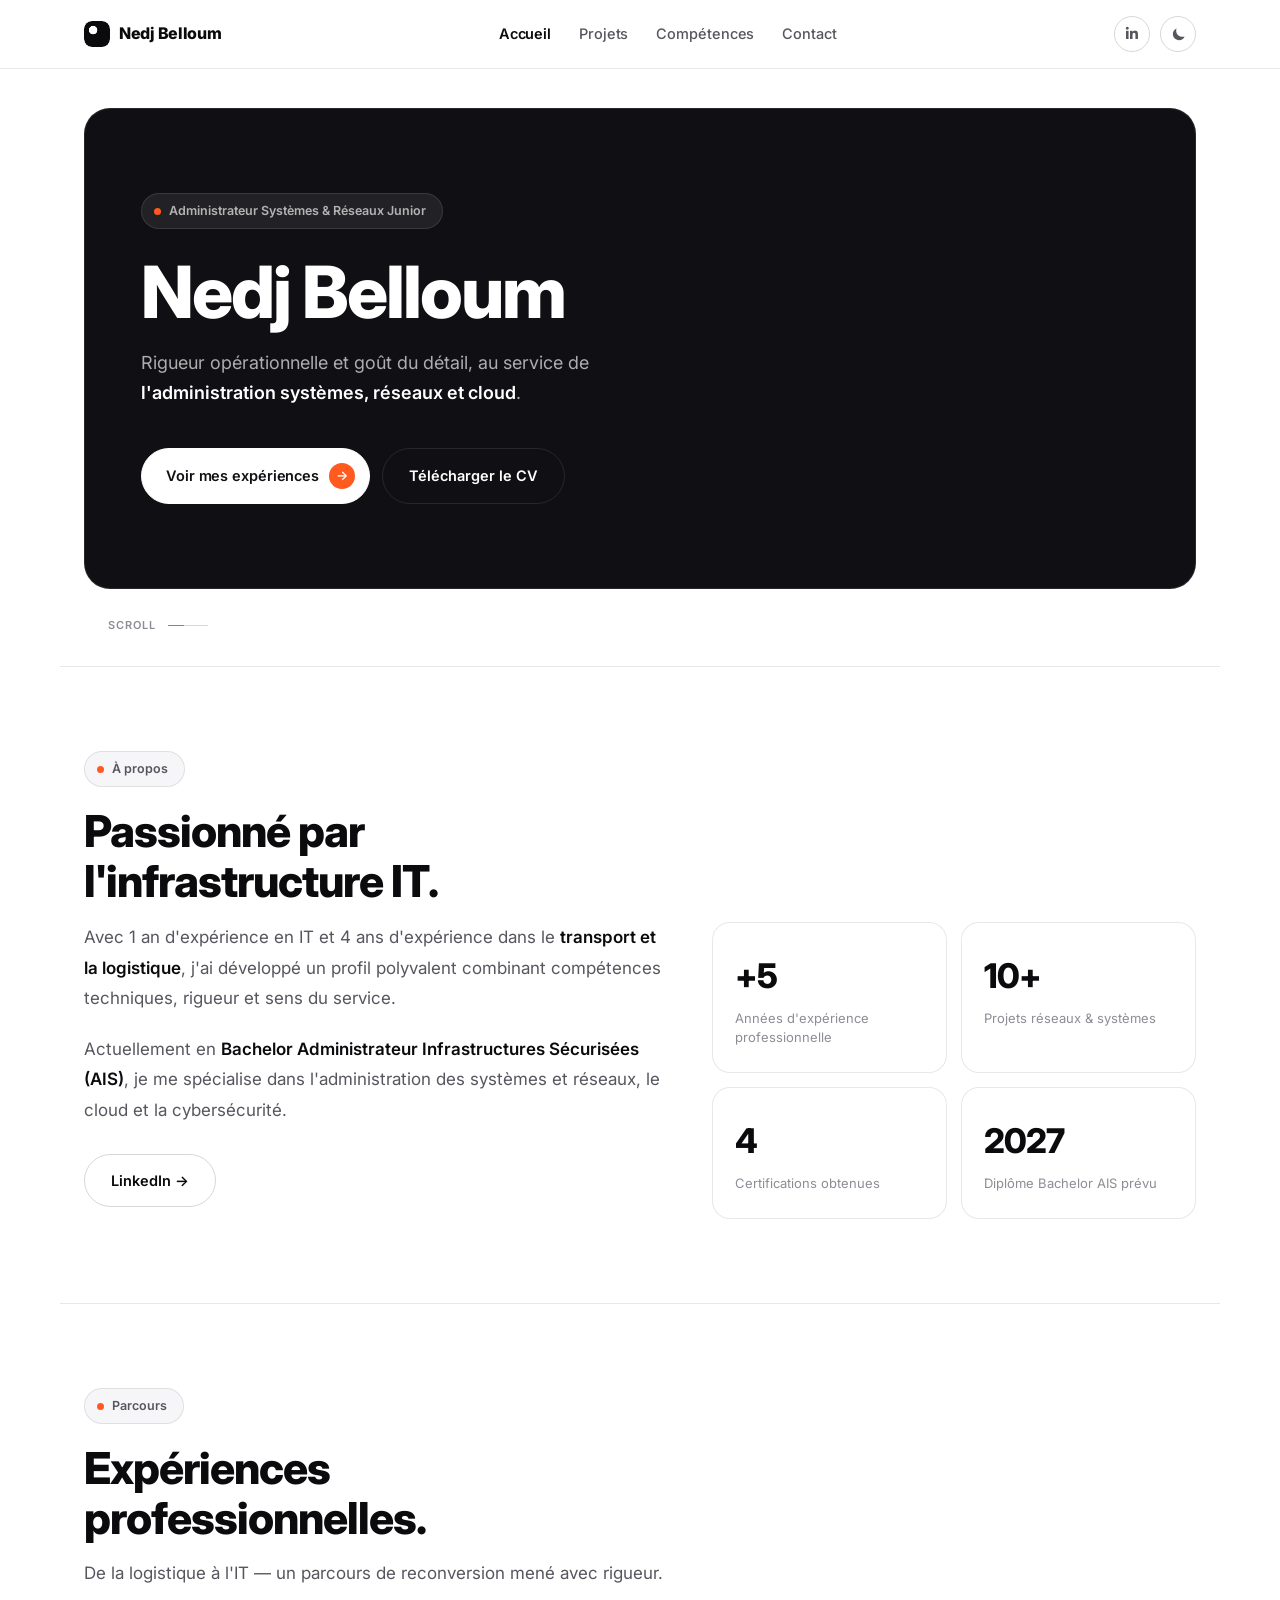
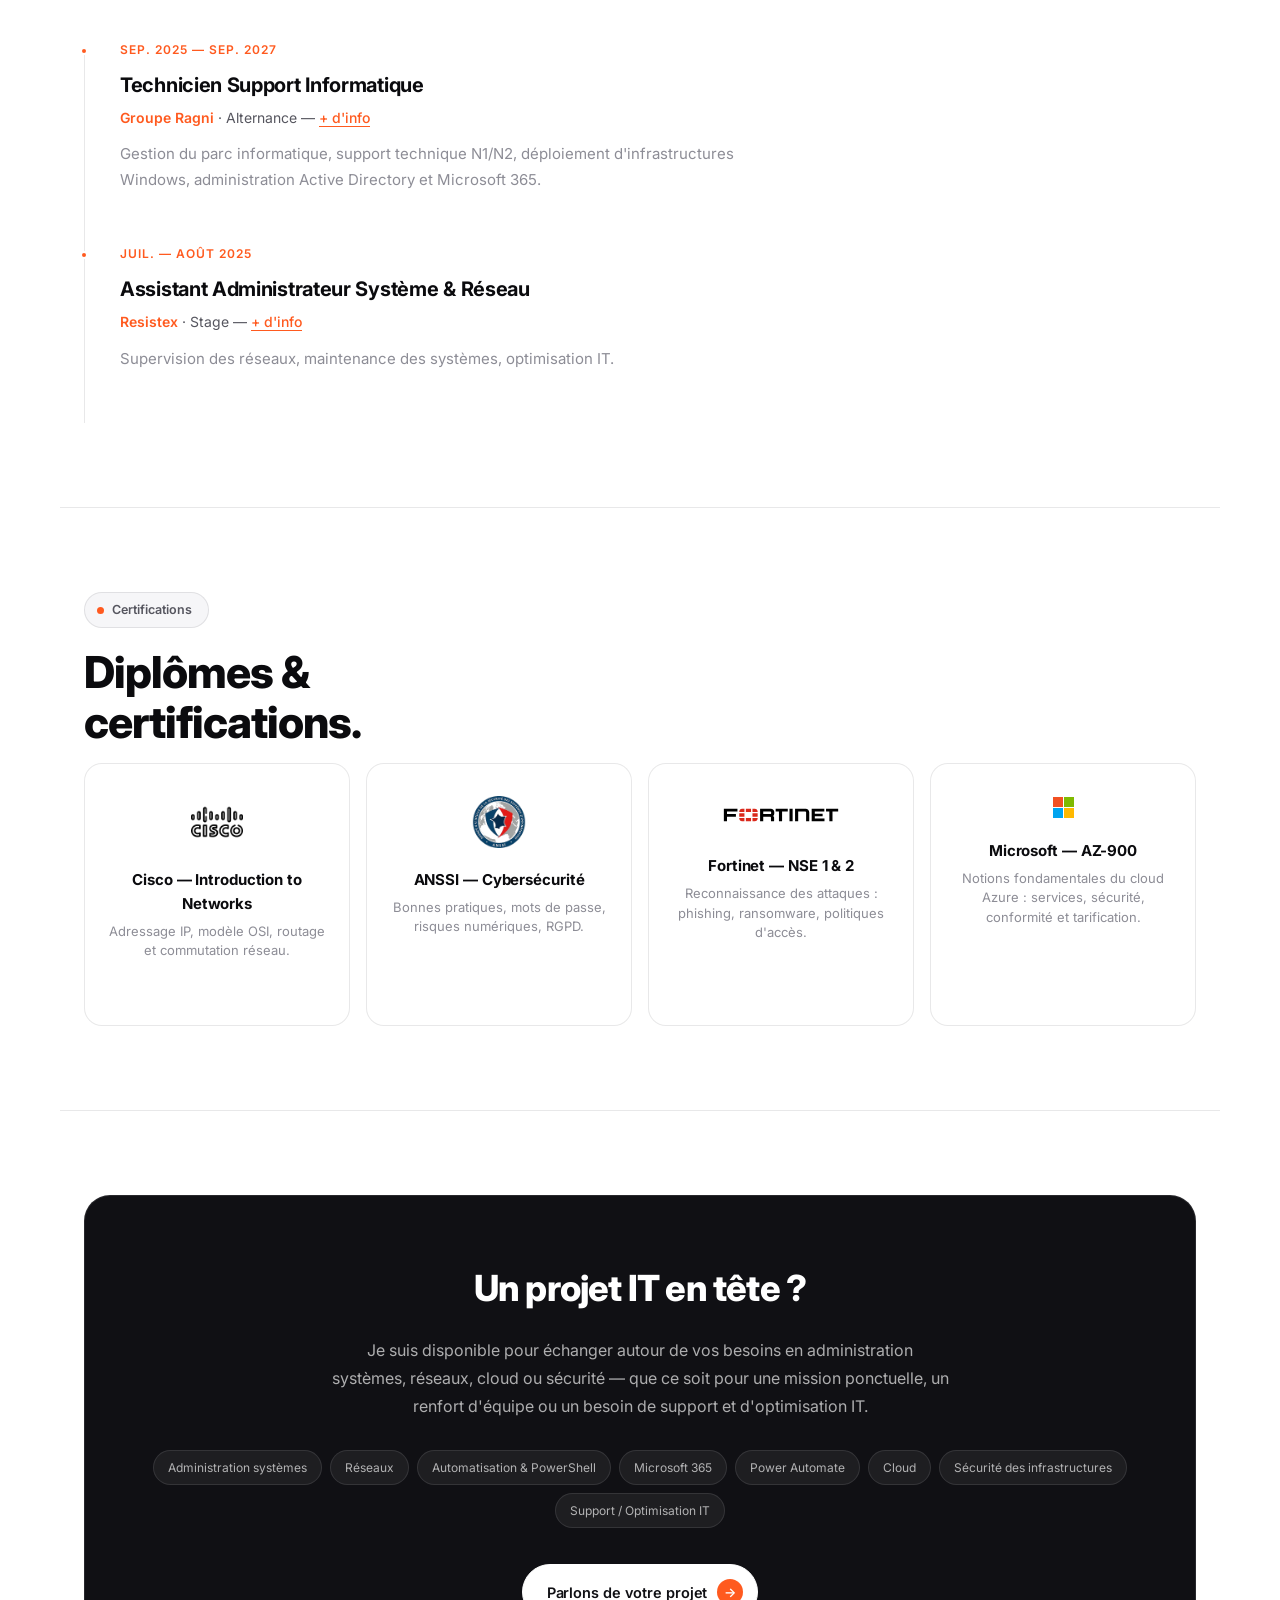
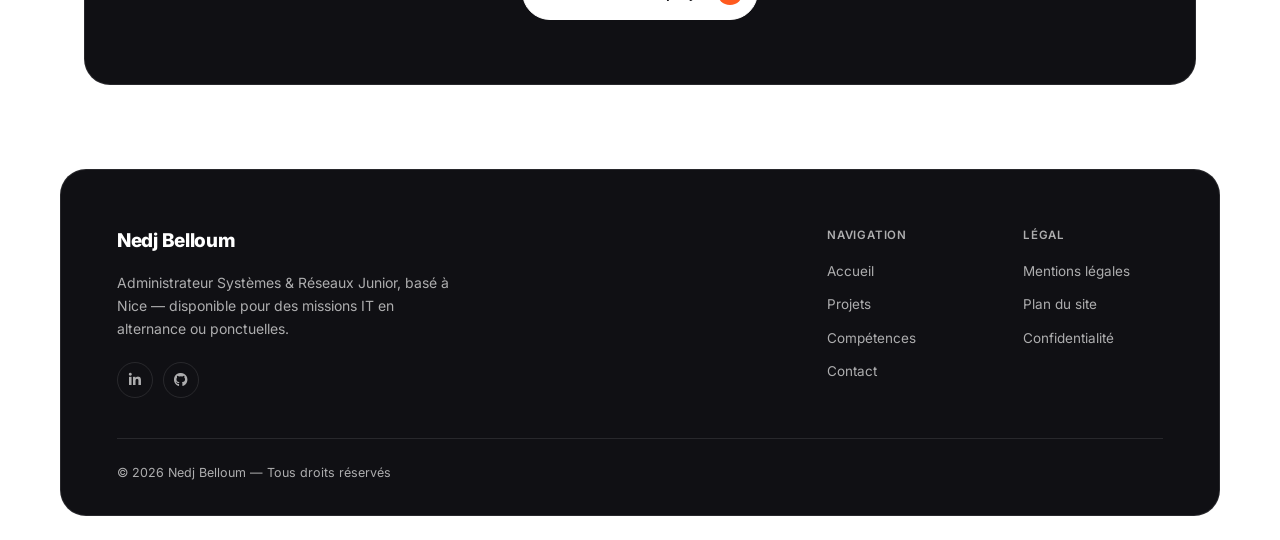
==== commit fb6be136: "Refonte hero (billes photo) et retrait sections home, images dédiées compétences - Home : remplace l" ====
--- a/index.html
+++ b/index.html
@@ -52,10 +52,8 @@
   <!-- HERO -->
   <section id="hero">
     <div class="hero-card">
-      <div class="hero-shapes" aria-hidden="true">
-        <div class="shape shape-1"></div>
-        <div class="shape shape-2"></div>
-        <div class="shape shape-3"></div>
+      <div class="hero-photo-particles" id="heroPhotoParticles" aria-hidden="true">
+        <canvas id="heroParticleCanvas"></canvas>
       </div>
       <div class="hero-content">
         <div class="hero-eyebrow">Administrateur Systèmes & Réseaux Junior</div>
@@ -105,36 +103,6 @@
           <div class="stat-num">2027</div>
           <div class="stat-desc">Diplôme Bachelor AIS prévu</div>
         </div>
-      </div>
-    </div>
-  </section>
-
-  <div class="divider"></div>
-
-  <!-- FEATURES -->
-  <section id="atouts">
-    <p class="section-label">Ce qui me distingue</p>
-    <h2 class="section-title">Une approche<br>rigoureuse & fiable.</h2>
-    <div class="features-grid">
-      <div class="feature-card animate-up">
-        <div class="feature-icon"><i class="fa-solid fa-list-check"></i></div>
-        <div class="feature-title">Rigueur opérationnelle</div>
-        <p class="feature-desc">Méthodologie sprint par sprint, documentation systématique, procédures réutilisables par les équipes.</p>
-      </div>
-      <div class="feature-card animate-up">
-        <div class="feature-icon"><i class="fa-solid fa-bolt"></i></div>
-        <div class="feature-title">Autonomie & réactivité</div>
-        <p class="feature-desc">Capable de prendre en charge un projet de bout en bout, du diagnostic à la mise en production.</p>
-      </div>
-      <div class="feature-card animate-up">
-        <div class="feature-icon"><i class="fa-solid fa-people-arrows"></i></div>
-        <div class="feature-title">Reconversion & polyvalence</div>
-        <p class="feature-desc">4 ans de logistique + 1 an d'IT : sens du service, gestion de la pression et adaptation rapide.</p>
-      </div>
-      <div class="feature-card animate-up">
-        <div class="feature-icon"><i class="fa-solid fa-graduation-cap"></i></div>
-        <div class="feature-title">Veille & montée en compétence</div>
-        <p class="feature-desc">Formation continue en Bachelor AIS, certifications régulières (Cisco, ANSSI, Fortinet, Azure).</p>
       </div>
     </div>
   </section>
@@ -248,32 +216,6 @@
     </div>
   </section>
 
-  <div class="divider"></div>
-
-  <!-- FAQ -->
-  <section id="faq">
-    <p class="section-label">Questions fréquentes</p>
-    <h2 class="section-title">Avant de me<br>contacter.</h2>
-    <div class="faq-grid">
-      <div class="faq-item">
-        <div class="faq-q">Quel est votre statut actuel ?</div>
-        <div class="faq-a">En alternance chez Groupe Ragni jusqu'en septembre 2027, dans le cadre d'un Bachelor Administrateur Infrastructures Sécurisées (AIS). Je reste disponible pour des missions ponctuelles compatibles avec mon rythme d'alternance.</div>
-      </div>
-      <div class="faq-item">
-        <div class="faq-q">Dans quelle zone géographique intervenez-vous ?</div>
-        <div class="faq-a">Basé à Nice, je peux intervenir sur la Côte d'Azur en présentiel, et à distance pour les missions qui le permettent (administration, scripting, documentation).</div>
-      </div>
-      <div class="faq-item">
-        <div class="faq-q">Quels types de missions vous conviennent le mieux ?</div>
-        <div class="faq-a">Administration systèmes/réseaux, migrations cloud, mise en conformité de parc, automatisation PowerShell, support N1/N2 et petits projets d'infrastructure documentés.</div>
-      </div>
-      <div class="faq-item">
-        <div class="faq-q">Travaillez-vous seul ou en équipe IT ?</div>
-        <div class="faq-a">Les deux : habitué au travail en autonomie sur un périmètre défini, comme à l'intégration dans une équipe IT avec suivi Jira et méthodologie agile.</div>
-      </div>
-    </div>
-  </section>
-
   <!-- FOOTER -->
   <footer>
     <div class="footer-card">
--- a/css/index.css
+++ b/css/index.css
@@ -15,42 +15,27 @@
   overflow: hidden;
   isolation: isolate;
 }
-.hero-shapes {
+.hero-photo-particles {
   position: absolute;
-  top: 0; right: 0; bottom: 0;
-  width: 48%;
-  pointer-events: none;
+  top: 0; right: 4%; bottom: 0;
+  width: 44%;
+  max-width: 400px;
+  min-width: 260px;
+  margin: auto 0;
+  height: min(400px, 80%);
+  aspect-ratio: 1 / 1;
+  pointer-events: auto;
   z-index: 0;
-}
-.shape {
+  mask-image:
+    linear-gradient(white 60%, transparent 100%),
+    linear-gradient(to right, transparent 0%, white 15%, white 85%, transparent 100%);
+  mask-composite: intersect;
+}
+.hero-photo-particles canvas {
   position: absolute;
-  animation: shapeFloat 7s ease-in-out infinite;
-}
-.shape-1 {
-  width: 230px; height: 230px;
-  border-radius: 50%;
-  top: 14%; right: 6%;
-  background: radial-gradient(circle at 32% 28%, #ffffff, var(--accent) 46%, #171717 88%);
-  box-shadow: 0 30px 70px rgba(0,0,0,0.45);
-}
-.shape-2 {
-  width: 96px; height: 96px;
-  top: 4%; right: 38%;
-  background: linear-gradient(135deg, #ffffff, var(--accent) 55%, #101010);
-  clip-path: polygon(50% 0%, 100% 38%, 82% 100%, 18% 100%, 0% 38%);
-  animation-delay: 1.2s;
-}
-.shape-3 {
-  width: 130px; height: 130px;
-  border-radius: 50%;
-  bottom: 10%; right: 30%;
-  background: radial-gradient(circle at 35% 30%, #fff, #4a4a4a 55%, #000 100%);
-  opacity: 0.92;
-  animation-delay: 2.4s;
-}
-@keyframes shapeFloat {
-  0%, 100% { transform: translateY(0) rotate(0deg); }
-  50% { transform: translateY(-14px) rotate(4deg); }
+  inset: 0;
+  width: 100%;
+  height: 100%;
 }
 .hero-content {
   position: relative;
@@ -429,7 +414,7 @@
   .certs-row { grid-template-columns: 1fr 1fr; }
   .certif-modal { height: 70vh; }
   .hero-card { padding: 56px 28px; border-radius: var(--radius-md); }
-  .hero-shapes { display: none; }
+  .hero-photo-particles { display: none; }
   .hero-content { max-width: 100%; }
 }
 
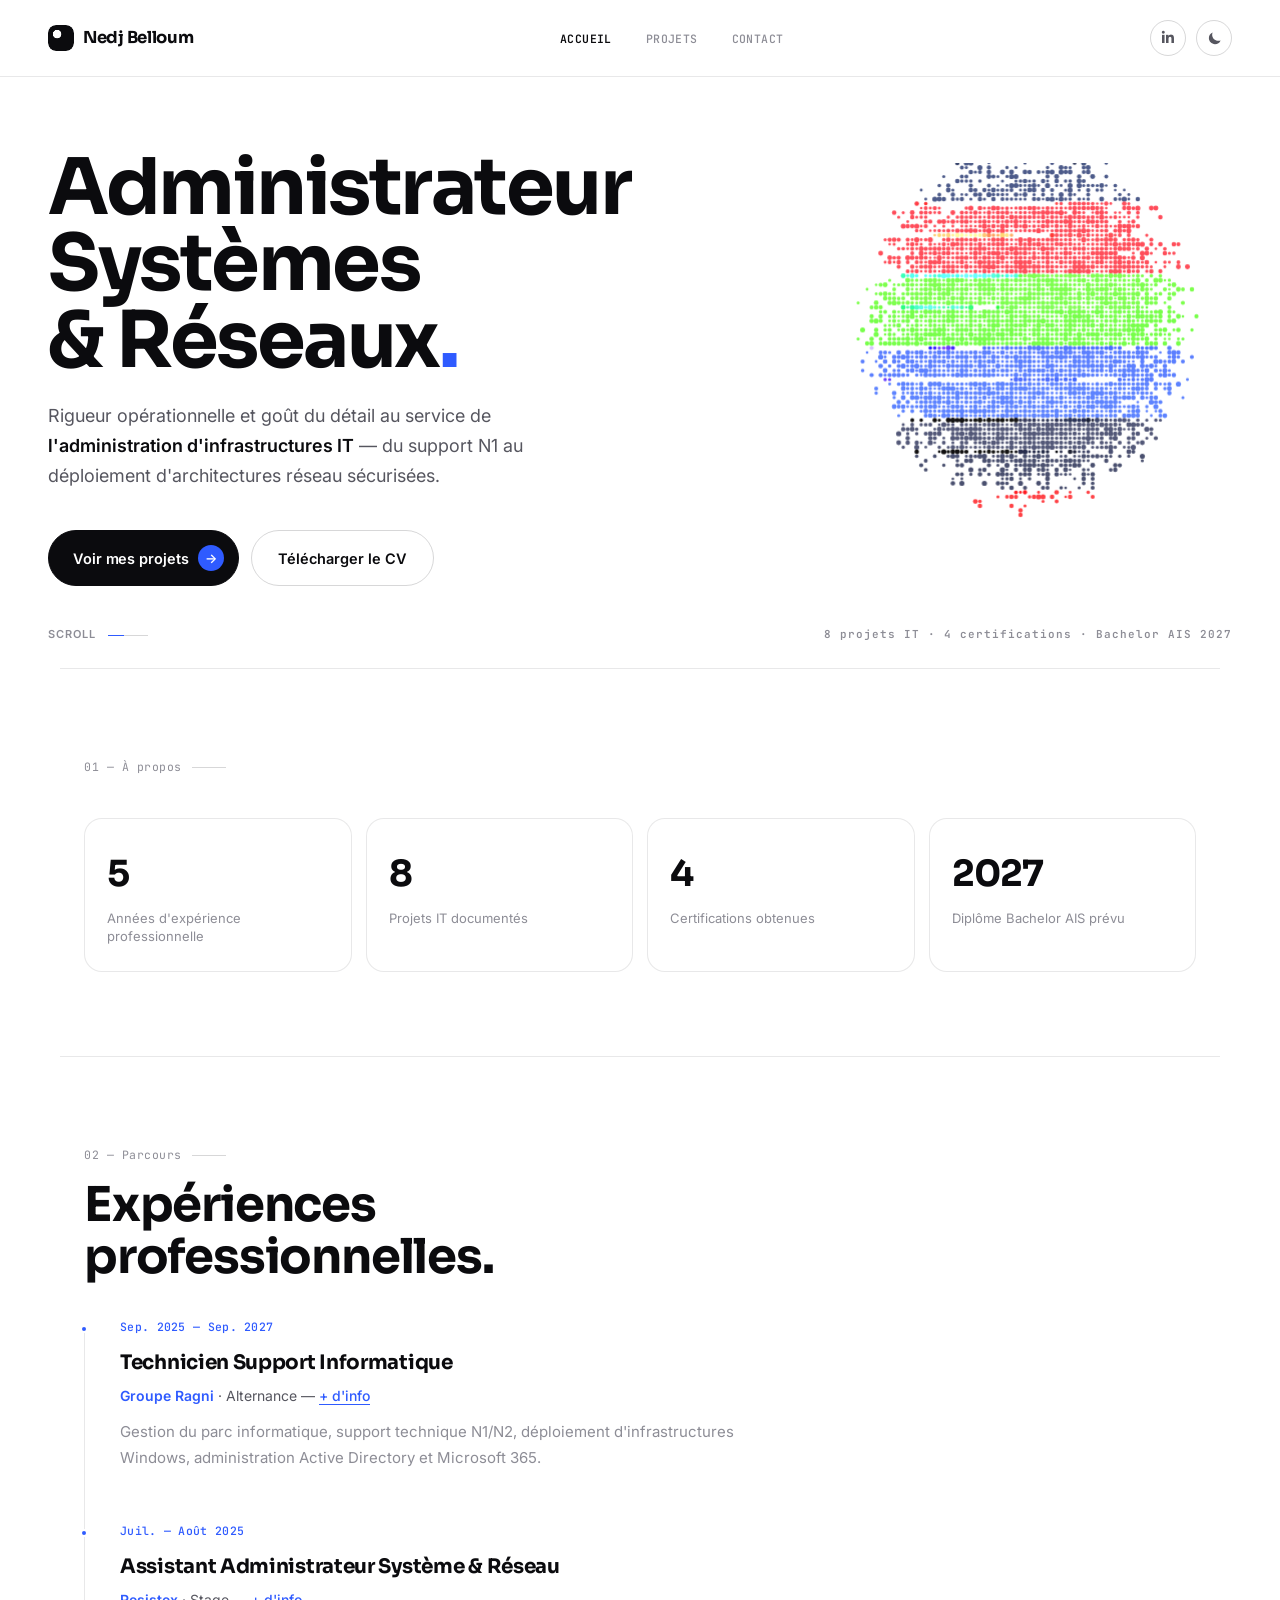
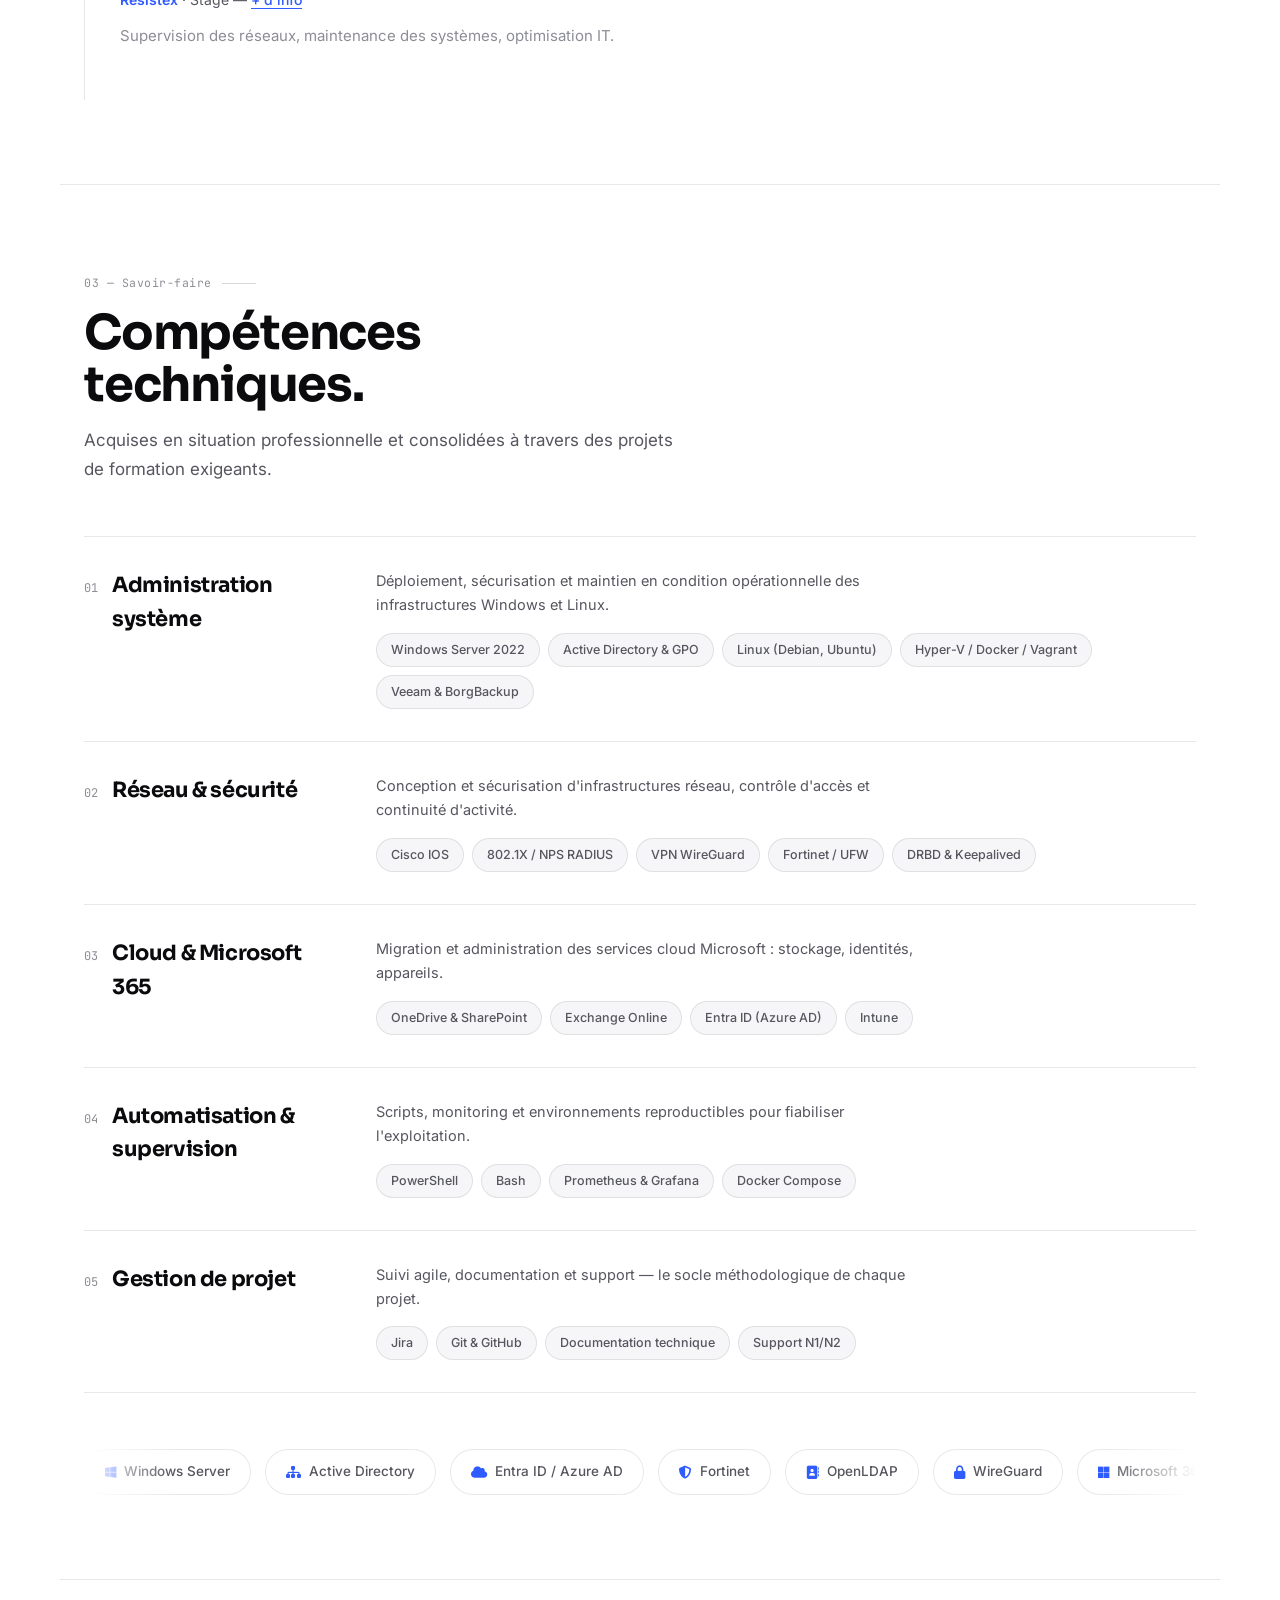
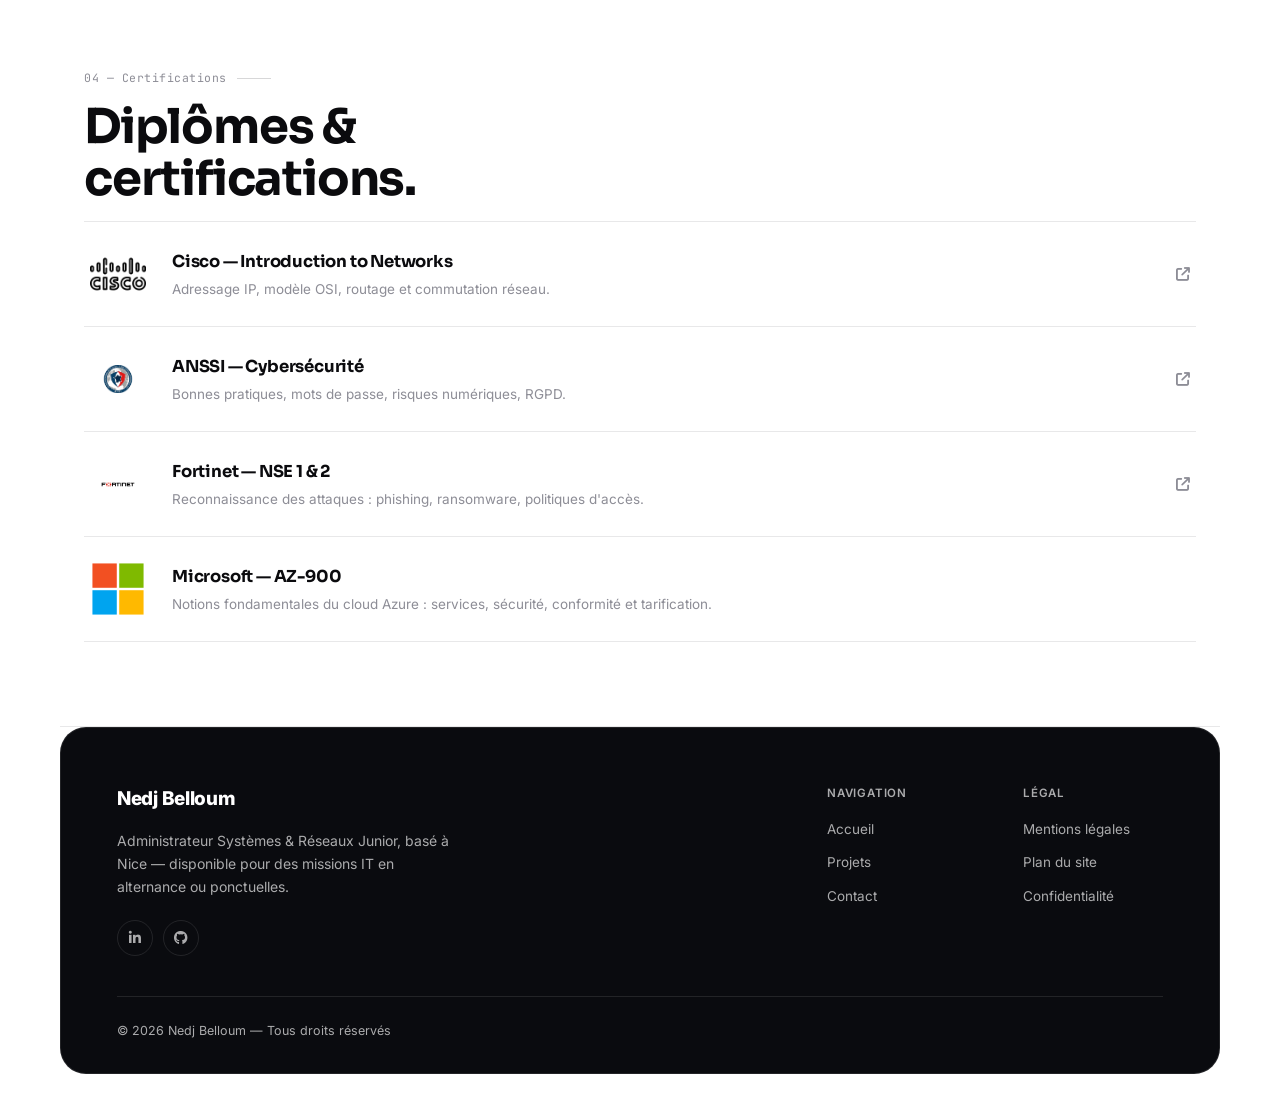
==== commit 6f2300f0: "Refonte complete du portfolio (style TD Maxfolio/Viper/Neutra) - Accueil : hero clair et epure, comp" ====
--- a/index.html
+++ b/index.html
@@ -4,12 +4,12 @@
 <head>
   <meta charset="UTF-8">
   <meta name="viewport" content="width=device-width, initial-scale=1.0">
-  <title>Nedj Belloum — Administrateur Systèmes & Réseaux Junior</title>
+  <title>Nedj Belloum — Administrateur Systèmes, Réseaux & Cybersécurité</title>
   <meta name="description"
-    content="Portfolio de Nedj Belloum, Administrateur Systèmes & Réseaux Junior, en Bachelor Administrateur Infrastructures Sécurisées (AIS) — Nice, France.">
+    content="Portfolio de Nedj Belloum — administration systèmes, réseaux, cloud et sécurité. Bachelor Administrateur Infrastructures Sécurisées (AIS), Nice. Disponible en alternance et pour des missions IT ponctuelles.">
   <link rel="preconnect" href="https://fonts.googleapis.com">
   <link rel="preconnect" href="https://fonts.gstatic.com" crossorigin>
-  <link href="https://fonts.googleapis.com/css2?family=Inter:wght@300;400;500;600;700;800&display=swap" rel="stylesheet">
+  <link href="https://fonts.googleapis.com/css2?family=Inter:wght@300;400;500;600;700;800&family=Sora:wght@500;600;700;800&family=JetBrains+Mono:wght@400;500&display=swap" rel="stylesheet">
   <link rel="stylesheet" href="https://cdnjs.cloudflare.com/ajax/libs/font-awesome/6.5.1/css/all.min.css">
   <link rel="stylesheet" href="css/style.css">
   <link rel="stylesheet" href="css/index.css">
@@ -23,7 +23,6 @@
       <ul class="nav-links">
         <li><a href="index.html" class="active">Accueil</a></li>
         <li><a href="html/projets.html">Projets</a></li>
-        <li><a href="html/competences.html">Compétences</a></li>
         <li><a href="html/contact.html">Contact</a></li>
       </ul>
       <div style="display:flex;align-items:center;gap:10px;">
@@ -45,29 +44,28 @@
   <div class="mobile-nav" id="mobileNav">
     <a href="index.html" class="active" onclick="closeMobileNav()">Accueil</a>
     <a href="html/projets.html" onclick="closeMobileNav()">Projets</a>
-    <a href="html/competences.html" onclick="closeMobileNav()">Compétences</a>
     <a href="html/contact.html" onclick="closeMobileNav()">Contact</a>
   </div>
 
   <!-- HERO -->
   <section id="hero">
-    <div class="hero-card">
+    <div class="hero-inner">
+      <div class="hero-content">
+        <h1 class="hero-name">Administrateur Systèmes<br>&amp; Réseaux<span class="hero-dot">.</span></h1>
+        <p class="hero-sub">Rigueur opérationnelle et goût du détail au service de <strong>l'administration d'infrastructures IT</strong> — du support N1 au déploiement d'architectures réseau sécurisées.</p>
+        <div class="hero-cta">
+          <a href="html/projets.html" class="btn-primary">Voir mes projets</a>
+          <a href="img/CV_Nedj_Belloum_.pdf" target="_blank" class="btn-secondary">Télécharger le CV</a>
+        </div>
+      </div>
       <div class="hero-photo-particles" id="heroPhotoParticles" aria-hidden="true">
         <canvas id="heroParticleCanvas"></canvas>
-      </div>
-      <div class="hero-content">
-        <div class="hero-eyebrow">Administrateur Systèmes & Réseaux Junior</div>
-        <h1 class="hero-name">Nedj Belloum</h1>
-        <p class="hero-sub">Rigueur opérationnelle et goût du détail, au service de <strong>l'administration systèmes, réseaux et cloud</strong>.</p>
-        <div class="hero-cta">
-          <a href="#experiences" class="btn-primary">Voir mes expériences</a>
-          <a href="img/CV_Nedj_Belloum_.pdf" target="_blank" class="btn-secondary">Télécharger le CV</a>
-        </div>
       </div>
     </div>
     <div class="hero-scroll">
       <span>Scroll</span>
       <div class="scroll-line"></div>
+      <span class="hero-scroll-meta">8 projets IT · 4 certifications · Bachelor AIS 2027</span>
     </div>
   </section>
 
@@ -75,34 +73,23 @@
 
   <!-- ABOUT -->
   <section id="about">
-    <p class="section-label">À propos</p>
-    <h2 class="section-title">Passionné par<br>l'infrastructure IT.</h2>
-    <div class="about-grid">
-      <div class="about-text">
-        <p>Avec 1 an d'expérience en IT et 4 ans d'expérience dans le <strong>transport et la logistique</strong>, j'ai
-          développé un profil polyvalent combinant compétences techniques, rigueur et sens du service.</p>
-        <p>Actuellement en <strong>Bachelor Administrateur Infrastructures Sécurisées (AIS)</strong>, je me spécialise
-          dans l'administration des systèmes et réseaux, le cloud et la cybersécurité.</p>
-        <a href="https://www.linkedin.com/in/nedj-b-002558194/" target="_blank" class="btn-secondary"
-          style="margin-top:8px;">LinkedIn →</a>
-      </div>
-      <div class="about-stats">
-        <div class="stat-box">
-          <div class="stat-num">+5</div>
-          <div class="stat-desc">Années d'expérience professionnelle</div>
-        </div>
-        <div class="stat-box">
-          <div class="stat-num">10+</div>
-          <div class="stat-desc">Projets réseaux & systèmes</div>
-        </div>
-        <div class="stat-box">
-          <div class="stat-num">4</div>
-          <div class="stat-desc">Certifications obtenues</div>
-        </div>
-        <div class="stat-box">
-          <div class="stat-num">2027</div>
-          <div class="stat-desc">Diplôme Bachelor AIS prévu</div>
-        </div>
+    <p class="eyebrow-num">01 — À propos</p>
+    <div class="about-stats">
+      <div class="stat-box">
+        <div class="stat-num" data-count="5">0</div>
+        <div class="stat-desc">Années d'expérience professionnelle</div>
+      </div>
+      <div class="stat-box">
+        <div class="stat-num" data-count="8">0</div>
+        <div class="stat-desc">Projets IT documentés</div>
+      </div>
+      <div class="stat-box">
+        <div class="stat-num" data-count="4">0</div>
+        <div class="stat-desc">Certifications obtenues</div>
+      </div>
+      <div class="stat-box">
+        <div class="stat-num" data-plain="2027">2027</div>
+        <div class="stat-desc">Diplôme Bachelor AIS prévu</div>
       </div>
     </div>
   </section>
@@ -111,9 +98,8 @@
 
   <!-- EXPÉRIENCES -->
   <section id="experiences">
-    <p class="section-label">Parcours</p>
+    <p class="eyebrow-num">02 — Parcours</p>
     <h2 class="section-title">Expériences<br>professionnelles.</h2>
-    <p class="section-sub">De la logistique à l'IT — un parcours de reconversion mené avec rigueur.</p>
     <div class="timeline">
       <div class="timeline-item">
         <div class="timeline-dot"></div>
@@ -160,61 +146,165 @@
 
   <div class="divider"></div>
 
+  <!-- COMPÉTENCES -->
+  <section id="competences">
+    <p class="eyebrow-num">03 — Savoir-faire</p>
+    <h2 class="section-title">Compétences<br>techniques.</h2>
+    <p class="section-sub">Acquises en situation professionnelle et consolidées à travers des projets de formation exigeants.</p>
+
+    <div class="skills-list">
+
+      <div class="skills-row">
+        <div class="skills-row-head">
+          <span class="skills-row-index">01</span>
+          <h3>Administration système</h3>
+        </div>
+        <div class="skills-row-body">
+          <p>Déploiement, sécurisation et maintien en condition opérationnelle des infrastructures Windows et Linux.</p>
+          <div class="skills-tags">
+            <span>Windows Server 2022</span><span>Active Directory & GPO</span><span>Linux (Debian, Ubuntu)</span><span>Hyper-V / Docker / Vagrant</span><span>Veeam & BorgBackup</span>
+          </div>
+        </div>
+      </div>
+
+      <div class="skills-row">
+        <div class="skills-row-head">
+          <span class="skills-row-index">02</span>
+          <h3>Réseau & sécurité</h3>
+        </div>
+        <div class="skills-row-body">
+          <p>Conception et sécurisation d'infrastructures réseau, contrôle d'accès et continuité d'activité.</p>
+          <div class="skills-tags">
+            <span>Cisco IOS</span><span>802.1X / NPS RADIUS</span><span>VPN WireGuard</span><span>Fortinet / UFW</span><span>DRBD & Keepalived</span>
+          </div>
+        </div>
+      </div>
+
+      <div class="skills-row">
+        <div class="skills-row-head">
+          <span class="skills-row-index">03</span>
+          <h3>Cloud & Microsoft 365</h3>
+        </div>
+        <div class="skills-row-body">
+          <p>Migration et administration des services cloud Microsoft : stockage, identités, appareils.</p>
+          <div class="skills-tags">
+            <span>OneDrive & SharePoint</span><span>Exchange Online</span><span>Entra ID (Azure AD)</span><span>Intune</span>
+          </div>
+        </div>
+      </div>
+
+      <div class="skills-row">
+        <div class="skills-row-head">
+          <span class="skills-row-index">04</span>
+          <h3>Automatisation & supervision</h3>
+        </div>
+        <div class="skills-row-body">
+          <p>Scripts, monitoring et environnements reproductibles pour fiabiliser l'exploitation.</p>
+          <div class="skills-tags">
+            <span>PowerShell</span><span>Bash</span><span>Prometheus & Grafana</span><span>Docker Compose</span>
+          </div>
+        </div>
+      </div>
+
+      <div class="skills-row">
+        <div class="skills-row-head">
+          <span class="skills-row-index">05</span>
+          <h3>Gestion de projet</h3>
+        </div>
+        <div class="skills-row-body">
+          <p>Suivi agile, documentation et support — le socle méthodologique de chaque projet.</p>
+          <div class="skills-tags">
+            <span>Jira</span><span>Git & GitHub</span><span>Documentation technique</span><span>Support N1/N2</span>
+          </div>
+        </div>
+      </div>
+
+    </div>
+
+    <div class="tech-carousel">
+      <div class="tech-carousel-track">
+        <span class="tech-chip"><i class="fa-brands fa-windows"></i> Windows Server</span>
+        <span class="tech-chip"><i class="fa-solid fa-sitemap"></i> Active Directory</span>
+        <span class="tech-chip"><i class="fa-solid fa-cloud"></i> Entra ID / Azure AD</span>
+        <span class="tech-chip"><i class="fa-solid fa-shield-halved"></i> Fortinet</span>
+        <span class="tech-chip"><i class="fa-solid fa-address-book"></i> OpenLDAP</span>
+        <span class="tech-chip"><i class="fa-solid fa-lock"></i> WireGuard</span>
+        <span class="tech-chip"><i class="fa-brands fa-microsoft"></i> Microsoft 365</span>
+        <span class="tech-chip"><i class="fa-solid fa-cloud-arrow-up"></i> OneDrive / SharePoint</span>
+        <span class="tech-chip"><i class="fa-solid fa-terminal"></i> PowerShell</span>
+        <span class="tech-chip"><i class="fa-solid fa-chart-line"></i> Prometheus / Grafana</span>
+        <span class="tech-chip"><i class="fa-solid fa-database"></i> Veeam Backup</span>
+        <span class="tech-chip"><i class="fa-solid fa-list-check"></i> Cockpit / GLPI</span>
+        <span class="tech-chip"><i class="fa-solid fa-magnifying-glass"></i> Wireshark</span>
+        <span class="tech-chip"><i class="fa-solid fa-mobile-screen"></i> Intune</span>
+        <span class="tech-chip"><i class="fa-brands fa-docker"></i> Docker</span>
+        <span class="tech-chip"><i class="fa-brands fa-github"></i> Git / GitHub</span>
+        <!-- doublon pour la boucle infinie -->
+        <span class="tech-chip"><i class="fa-brands fa-windows"></i> Windows Server</span>
+        <span class="tech-chip"><i class="fa-solid fa-sitemap"></i> Active Directory</span>
+        <span class="tech-chip"><i class="fa-solid fa-cloud"></i> Entra ID / Azure AD</span>
+        <span class="tech-chip"><i class="fa-solid fa-shield-halved"></i> Fortinet</span>
+        <span class="tech-chip"><i class="fa-solid fa-address-book"></i> OpenLDAP</span>
+        <span class="tech-chip"><i class="fa-solid fa-lock"></i> WireGuard</span>
+        <span class="tech-chip"><i class="fa-brands fa-microsoft"></i> Microsoft 365</span>
+        <span class="tech-chip"><i class="fa-solid fa-cloud-arrow-up"></i> OneDrive / SharePoint</span>
+        <span class="tech-chip"><i class="fa-solid fa-terminal"></i> PowerShell</span>
+        <span class="tech-chip"><i class="fa-solid fa-chart-line"></i> Prometheus / Grafana</span>
+        <span class="tech-chip"><i class="fa-solid fa-database"></i> Veeam Backup</span>
+        <span class="tech-chip"><i class="fa-solid fa-list-check"></i> Cockpit / GLPI</span>
+        <span class="tech-chip"><i class="fa-solid fa-magnifying-glass"></i> Wireshark</span>
+        <span class="tech-chip"><i class="fa-solid fa-mobile-screen"></i> Intune</span>
+        <span class="tech-chip"><i class="fa-brands fa-docker"></i> Docker</span>
+        <span class="tech-chip"><i class="fa-brands fa-github"></i> Git / GitHub</span>
+      </div>
+    </div>
+  </section>
+
+  <div class="divider"></div>
+
   <!-- CERTIFICATIONS -->
   <section id="certifications">
-    <p class="section-label">Certifications</p>
+    <p class="eyebrow-num">04 — Certifications</p>
     <h2 class="section-title">Diplômes &<br>certifications.</h2>
-    <div class="certs-row">
-      <div class="cert-card"
+    <div class="certs-list">
+      <div class="cert-row"
         onclick="openCertif('certif/Certification Cisco - Networking Basics - Nedj Belloum.pdf', 'Cisco — Introduction to Networks')">
-        <img src="img/cisco.png" alt="Cisco" class="cert-logo">
-        <div class="cert-name">Cisco — Introduction to Networks</div>
-        <div class="cert-desc">Adressage IP, modèle OSI, routage et commutation réseau.</div>
-      </div>
-      <div class="cert-card"
+        <img src="img/cisco.png" alt="Cisco" class="cert-row-logo">
+        <div class="cert-row-body">
+          <div class="cert-row-name">Cisco — Introduction to Networks</div>
+          <div class="cert-row-desc">Adressage IP, modèle OSI, routage et commutation réseau.</div>
+        </div>
+        <i class="fa-solid fa-arrow-up-right-from-square cert-row-icon"></i>
+      </div>
+      <div class="cert-row"
         onclick="openCertif('certif/Attestation_SecNumacademie_ANSSI - Nedj Belloum.pdf', 'ANSSI — Cybersécurité')">
-        <img src="img/Logo_ANSSI-removebg-preview.png" alt="ANSSI" class="cert-logo">
-        <div class="cert-name">ANSSI — Cybersécurité</div>
-        <div class="cert-desc">Bonnes pratiques, mots de passe, risques numériques, RGPD.</div>
-      </div>
-      <div class="cert-card"
+        <img src="img/Logo_ANSSI-removebg-preview.png" alt="ANSSI" class="cert-row-logo">
+        <div class="cert-row-body">
+          <div class="cert-row-name">ANSSI — Cybersécurité</div>
+          <div class="cert-row-desc">Bonnes pratiques, mots de passe, risques numériques, RGPD.</div>
+        </div>
+        <i class="fa-solid fa-arrow-up-right-from-square cert-row-icon"></i>
+      </div>
+      <div class="cert-row"
         onclick="openCertif('certif/Certificat Fortinet Fundamentals in Cybersecurity - NSE 1-2.pdf', 'Fortinet — NSE 1 & 2')">
-        <img src="img/Fortinet-logo-rgb-black-red.svg" alt="Fortinet" class="cert-logo cert-logo-svg">
-        <div class="cert-name">Fortinet — NSE 1 & 2</div>
-        <div class="cert-desc">Reconnaissance des attaques : phishing, ransomware, politiques d'accès.</div>
-      </div>
-      <div class="cert-card">
-        <img src="img/microsoft.svg" alt="Microsoft" class="cert-logo cert-logo-color">
-        <div class="cert-name">Microsoft — AZ-900</div>
-        <div class="cert-desc">Notions fondamentales du cloud Azure : services, sécurité, conformité et tarification.</div>
-      </div>
-    </div>
-  </section>
-
-  <div class="divider"></div>
-
-  <!-- CTA COMMERCIAL -->
-  <section id="cta-commercial">
-    <div class="cta-commercial">
-      <h2 class="cta-commercial-title">Un projet IT en tête ?</h2>
-      <p class="cta-commercial-text">Je suis disponible pour échanger autour de vos besoins en administration
-        systèmes, réseaux, cloud ou sécurité — que ce soit pour une mission ponctuelle, un renfort d'équipe ou un
-        besoin de support et d'optimisation IT.</p>
-      <div class="cta-commercial-tags">
-        <span class="cta-tag">Administration systèmes</span>
-        <span class="cta-tag">Réseaux</span>
-        <span class="cta-tag">Automatisation & PowerShell</span>
-        <span class="cta-tag">Microsoft 365</span>
-        <span class="cta-tag">Power Automate</span>
-        <span class="cta-tag">Cloud</span>
-        <span class="cta-tag">Sécurité des infrastructures</span>
-        <span class="cta-tag">Support / Optimisation IT</span>
-      </div>
-      <div class="cta-commercial-btn-wrap">
-        <a href="html/contact.html" class="btn-primary">Parlons de votre projet</a>
-      </div>
-    </div>
-  </section>
+        <img src="img/Fortinet-logo-rgb-black-red.svg" alt="Fortinet" class="cert-row-logo cert-row-logo-svg">
+        <div class="cert-row-body">
+          <div class="cert-row-name">Fortinet — NSE 1 & 2</div>
+          <div class="cert-row-desc">Reconnaissance des attaques : phishing, ransomware, politiques d'accès.</div>
+        </div>
+        <i class="fa-solid fa-arrow-up-right-from-square cert-row-icon"></i>
+      </div>
+      <div class="cert-row cert-row-static">
+        <img src="img/microsoft.svg" alt="Microsoft" class="cert-row-logo cert-row-logo-color">
+        <div class="cert-row-body">
+          <div class="cert-row-name">Microsoft — AZ-900</div>
+          <div class="cert-row-desc">Notions fondamentales du cloud Azure : services, sécurité, conformité et tarification.</div>
+        </div>
+      </div>
+    </div>
+  </section>
+
+  <div class="divider"></div>
 
   <!-- FOOTER -->
   <footer>
@@ -233,7 +323,6 @@
             <div class="footer-col-title">Navigation</div>
             <a href="index.html">Accueil</a>
             <a href="html/projets.html">Projets</a>
-            <a href="html/competences.html">Compétences</a>
             <a href="html/contact.html">Contact</a>
           </div>
           <div class="footer-col">
@@ -268,4 +357,4 @@
   <script src="js/index.js"></script>
 </body>
 
-</html>+</html>
--- a/css/style.css
+++ b/css/style.css
@@ -16,12 +16,14 @@
   --text: #0b0b0e;
   --text2: #56565f;
   --text3: #8d8d96;
-  --accent: #ff5a1f;
-  --accent-soft: rgba(255,90,31,0.1);
-  --accent-soft2: rgba(255,90,31,0.22);
+  --accent: #2f5bff;
+  --accent-soft: rgba(47,91,255,0.1);
+  --accent-soft2: rgba(47,91,255,0.22);
   --accent2: #16a34a;
   --accent3: #e11d48;
-  --hero-bg: #101014;
+  --warm: #ff5a1f;
+  --warm-soft: rgba(255,90,31,0.12);
+  --hero-bg: #0a0b0f;
   --hero-text: #ffffff;
   --hero-text2: rgba(255,255,255,0.66);
   --hero-border: rgba(255,255,255,0.1);
@@ -31,6 +33,8 @@
   --radius-md: 18px;
   --radius-lg: 26px;
   --font: 'Inter', -apple-system, BlinkMacSystemFont, sans-serif;
+  --font-display: 'Sora', 'Inter', sans-serif;
+  --font-mono: 'JetBrains Mono', 'Consolas', monospace;
 }
 
 [data-theme="dark"] {
@@ -45,11 +49,13 @@
   --text: #f5f5f7;
   --text2: #a9a9b1;
   --text3: #6f6f78;
-  --accent: #ff7a45;
-  --accent-soft: rgba(255,122,69,0.16);
-  --accent-soft2: rgba(255,122,69,0.28);
+  --accent: #5b82ff;
+  --accent-soft: rgba(91,130,255,0.18);
+  --accent-soft2: rgba(91,130,255,0.3);
   --accent2: #34d399;
   --accent3: #fb7185;
+  --warm: #ff8a5c;
+  --warm-soft: rgba(255,138,92,0.16);
   --hero-bg: #f5f5f7;
   --hero-text: #0b0b0e;
   --hero-text2: rgba(11,11,14,0.62);
@@ -57,6 +63,24 @@
   --nav-bg: rgba(11,11,13,0.86);
   --shadow: 0 24px 55px rgba(0,0,0,0.5);
 }
+
+/* ── EYEBROW NUMBER (Viper-esque section marker) ── */
+.eyebrow-num {
+  font-family: var(--font-mono);
+  font-size: 11.5px;
+  color: var(--text3);
+  letter-spacing: 0.5px;
+  display: inline-flex;
+  align-items: center;
+  gap: 10px;
+  margin-bottom: 14px;
+}
+.eyebrow-num::after {
+  content: '';
+  width: 34px; height: 1px;
+  background: var(--border2);
+}
+.hero-eyebrow, .page-hero-tag, .section-label { font-family: var(--font-mono); }
 
 /* ── RESET ── */
 * { margin: 0; padding: 0; box-sizing: border-box; }
@@ -84,10 +108,10 @@
   transition: all 0.3s ease;
 }
 .nav-inner {
-  max-width: 1160px;
+  max-width: 1240px;
   margin: 0 auto;
-  padding: 0 24px;
-  height: 68px;
+  padding: 0 28px;
+  height: 76px;
   display: flex;
   align-items: center;
   justify-content: space-between;
@@ -96,8 +120,9 @@
   display: inline-flex;
   align-items: center;
   gap: 9px;
-  font-size: 16px;
-  font-weight: 800;
+  font-family: var(--font-display);
+  font-size: 16.5px;
+  font-weight: 700;
   color: var(--text);
   text-decoration: none;
   letter-spacing: -0.3px;
@@ -114,16 +139,18 @@
 .nav-links {
   display: flex;
   align-items: center;
-  gap: 28px;
+  gap: 34px;
   list-style: none;
 }
 .nav-links a {
-  font-size: 14.5px;
+  font-family: var(--font-mono);
+  font-size: 11.5px;
   font-weight: 500;
-  color: var(--text2);
+  color: var(--text3);
   text-decoration: none;
   transition: color 0.2s;
-  letter-spacing: -0.1px;
+  letter-spacing: 0.4px;
+  text-transform: uppercase;
   position: relative;
   padding-bottom: 3px;
 }
@@ -212,11 +239,12 @@
   flex-shrink: 0;
 }
 .page-hero h1 {
-  font-size: clamp(36px, 5.4vw, 60px);
-  font-weight: 800;
-  letter-spacing: -1.5px;
-  color: var(--text);
-  line-height: 1.06;
+  font-family: var(--font-display);
+  font-size: clamp(42px, 6.6vw, 76px);
+  font-weight: 700;
+  letter-spacing: -2px;
+  color: var(--text);
+  line-height: 1.02;
   margin-bottom: 18px;
 }
 .page-hero p {
@@ -254,11 +282,12 @@
   flex-shrink: 0;
 }
 .section-title {
-  font-size: clamp(30px, 4.2vw, 44px);
-  font-weight: 800;
-  letter-spacing: -1px;
-  color: var(--text);
-  line-height: 1.12;
+  font-family: var(--font-display);
+  font-size: clamp(32px, 4.6vw, 48px);
+  font-weight: 700;
+  letter-spacing: -1.2px;
+  color: var(--text);
+  line-height: 1.08;
   margin-bottom: 16px;
 }
 .section-sub {
--- a/css/index.css
+++ b/css/index.css
@@ -2,34 +2,26 @@
 
 /* ── HERO ── */
 #hero {
-  max-width: 1160px;
+  max-width: 1240px;
   margin: 0 auto;
-  padding: 108px 24px 32px;
-}
-.hero-card {
-  position: relative;
-  background: var(--hero-bg);
-  border: 1px solid var(--hero-border);
-  border-radius: var(--radius-lg);
-  padding: 84px 56px;
-  overflow: hidden;
-  isolation: isolate;
+  padding: 0 28px 24px;
+}
+.hero-inner {
+  position: relative;
+  display: flex;
+  align-items: center;
+  justify-content: space-between;
+  gap: 40px;
+  padding: 150px 0 40px;
 }
 .hero-photo-particles {
-  position: absolute;
-  top: 0; right: 4%; bottom: 0;
-  width: 44%;
-  max-width: 400px;
-  min-width: 260px;
-  margin: auto 0;
-  height: min(400px, 80%);
+  position: relative;
+  flex-shrink: 0;
+  width: clamp(260px, 32vw, 420px);
+  height: clamp(260px, 32vw, 420px);
   aspect-ratio: 1 / 1;
-  pointer-events: auto;
-  z-index: 0;
-  mask-image:
-    linear-gradient(white 60%, transparent 100%),
-    linear-gradient(to right, transparent 0%, white 15%, white 85%, transparent 100%);
-  mask-composite: intersect;
+  mask-image: radial-gradient(circle at 50% 42%, #000 62%, transparent 92%);
+  -webkit-mask-image: radial-gradient(circle at 50% 42%, #000 62%, transparent 92%);
 }
 .hero-photo-particles canvas {
   position: absolute;
@@ -40,72 +32,70 @@
 .hero-content {
   position: relative;
   z-index: 1;
-  max-width: 560px;
+  max-width: 600px;
 }
 .hero-eyebrow {
   display: inline-flex;
   align-items: center;
-  gap: 8px;
+  gap: 9px;
+  font-family: var(--font-mono);
   font-size: 12.5px;
-  font-weight: 600;
-  color: var(--hero-text2);
-  background: color-mix(in srgb, var(--hero-text) 8%, transparent);
-  border: 1px solid var(--hero-border);
-  border-radius: 999px;
-  padding: 7px 16px 7px 12px;
-  margin-bottom: 26px;
+  font-weight: 500;
+  color: var(--text3);
+  letter-spacing: 0.2px;
+  margin-bottom: 30px;
   animation: fadeUp 0.8s ease both;
 }
-.hero-eyebrow::before {
-  content: '';
+.live-dot {
   width: 7px; height: 7px;
   border-radius: 50%;
-  background: var(--accent);
+  background: var(--accent2);
   flex-shrink: 0;
+  animation: blink 2s ease-in-out infinite;
 }
 .hero-name {
-  font-size: clamp(42px, 6.4vw, 72px);
-  font-weight: 800;
-  line-height: 1.02;
-  letter-spacing: -2px;
-  color: var(--hero-text);
-  margin-bottom: 20px;
+  font-family: var(--font-display);
+  font-size: clamp(46px, 6.6vw, 78px);
+  font-weight: 700;
+  line-height: 0.98;
+  letter-spacing: -2.5px;
+  color: var(--text);
+  margin-bottom: 22px;
   animation: fadeUp 0.9s ease both 0.1s;
 }
+.hero-dot { color: var(--accent); }
 .hero-sub {
   font-size: clamp(15px, 1.6vw, 18px);
   font-weight: 400;
-  color: var(--hero-text2);
+  color: var(--text2);
   max-width: 480px;
   margin: 0 0 40px;
   line-height: 1.65;
   animation: fadeUp 1s ease both 0.2s;
 }
-.hero-sub strong { color: var(--hero-text); font-weight: 600; }
+.hero-sub strong { color: var(--text); font-weight: 600; }
 .hero-cta {
   display: flex; gap: 12px; flex-wrap: wrap;
   animation: fadeUp 1.1s ease both 0.3s;
 }
-.hero-card .btn-primary {
-  background: var(--hero-text);
-  color: var(--hero-bg);
-  border-color: var(--hero-text);
-}
-.hero-card .btn-primary:hover { background: var(--accent); border-color: var(--accent); color: #fff; }
-.hero-card .btn-secondary {
-  color: var(--hero-text);
-  border-color: var(--hero-border);
-}
-.hero-card .btn-secondary:hover { background: color-mix(in srgb, var(--hero-text) 8%, transparent); border-color: var(--hero-text2); }
 
 .hero-scroll {
   display: flex; align-items: center; gap: 12px;
-  padding: 28px 24px 0;
-  max-width: 1160px;
+  max-width: 1240px;
   margin: 0 auto;
+  padding: 0 0 0;
   animation: fadeUp 1.3s ease both 0.6s;
 }
 .hero-scroll span { font-size: 11px; color: var(--text3); letter-spacing: 1px; text-transform: uppercase; font-weight: 600; }
+.hero-scroll-meta {
+  margin-left: auto;
+  font-family: var(--font-mono);
+  font-size: 11.5px;
+  letter-spacing: 0.3px;
+  text-transform: none !important;
+  color: var(--text3);
+}
+@media (max-width: 640px) { .hero-scroll-meta { display: none; } }
 .scroll-line {
   width: 40px; height: 1px;
   background: var(--border2);
@@ -126,24 +116,11 @@
 }
 
 /* ── ABOUT ── */
-.about-grid {
-  display: grid;
-  grid-template-columns: 1.2fr 1fr;
-  gap: 48px;
-  align-items: start;
-}
-.about-text p {
-  font-size: 17px;
-  color: var(--text2);
-  line-height: 1.8;
-  font-weight: 400;
-  margin-bottom: 20px;
-}
-.about-text p strong { color: var(--text); font-weight: 600; }
 .about-stats {
   display: grid;
-  grid-template-columns: 1fr 1fr;
+  grid-template-columns: repeat(4, 1fr);
   gap: 14px;
+  margin-top: 28px;
 }
 .stat-box {
   background: var(--card);
@@ -154,8 +131,9 @@
 }
 .stat-box:hover { border-color: var(--text3); transform: translateY(-3px); }
 .stat-num {
-  font-size: 34px;
-  font-weight: 800;
+  font-family: var(--font-display);
+  font-size: 36px;
+  font-weight: 700;
   letter-spacing: -1px;
   color: var(--text);
   margin-bottom: 6px;
@@ -166,54 +144,15 @@
   font-weight: 400;
   line-height: 1.4;
 }
-
-/* ── FEATURES ── */
-.features-grid {
-  display: grid;
-  grid-template-columns: repeat(4, 1fr);
-  gap: 16px;
-}
-.feature-card {
-  background: var(--card);
-  border: 1px solid var(--border);
-  border-radius: var(--radius-md);
-  padding: 26px 22px;
-  transition: border-color 0.2s, transform 0.2s;
-}
-.feature-card:hover { border-color: var(--text3); transform: translateY(-3px); }
-.feature-icon {
-  width: 42px; height: 42px;
-  border-radius: 12px;
-  background: var(--accent-soft);
-  color: var(--accent);
-  display: flex; align-items: center; justify-content: center;
-  font-size: 16px;
-  margin-bottom: 18px;
-}
-.feature-title {
-  font-size: 15.5px;
-  font-weight: 700;
-  color: var(--text);
-  letter-spacing: -0.2px;
-  margin-bottom: 8px;
-}
-.feature-desc {
-  font-size: 13.5px;
-  color: var(--text3);
-  font-weight: 400;
-  line-height: 1.6;
-}
-@media (max-width: 1024px) {
-  .features-grid { grid-template-columns: 1fr 1fr; }
-}
-@media (max-width: 640px) {
-  .features-grid { grid-template-columns: 1fr; }
+@media (max-width: 768px) {
+  .about-stats { grid-template-columns: 1fr 1fr; }
 }
 
 /* ── TIMELINE / EXPÉRIENCES ── */
 .timeline {
   position: relative;
   padding-left: 36px;
+  margin-top: 36px;
 }
 .timeline::before {
   content: '';
@@ -239,14 +178,15 @@
   border: 2px solid var(--bg);
 }
 .timeline-date {
-  font-size: 12px;
+  font-family: var(--font-mono);
+  font-size: 11.5px;
   color: var(--accent);
-  font-weight: 600;
+  font-weight: 500;
   margin-bottom: 10px;
-  text-transform: uppercase;
-  letter-spacing: 1px;
+  letter-spacing: 0.3px;
 }
 .timeline-title {
+  font-family: var(--font-display);
   font-size: 20px;
   font-weight: 700;
   color: var(--text);
@@ -269,73 +209,6 @@
   color: var(--accent);
   text-decoration: none;
 }
-
-/* ── CERTIFICATIONS ── */
-.certs-row {
-  display: grid;
-  grid-template-columns: repeat(4, 1fr);
-  gap: 16px;
-}
-.cert-card-empty { cursor: default; }
-.cert-card-empty::after { content: 'PDF à venir'; opacity: 0.6 !important; }
-.cert-card-empty:hover::after { opacity: 0.6 !important; }
-.cert-logo-color { filter: none !important; }
-[data-theme="dark"] .cert-logo-color { filter: grayscale(100%) brightness(1.6); }
-.cert-card {
-  background: var(--card);
-  border: 1px solid var(--border);
-  border-radius: var(--radius-md);
-  padding: 32px 24px;
-  transition: border-color 0.2s, transform 0.2s;
-  text-align: center;
-  cursor: pointer;
-  position: relative;
-}
-.cert-card:hover { border-color: var(--text3); transform: translateY(-3px); }
-.cert-card::after {
-  content: 'Voir le certificat →';
-  display: block;
-  font-size: 11.5px;
-  color: var(--accent);
-  margin-top: 14px;
-  opacity: 0;
-  transition: opacity 0.2s;
-  font-weight: 600;
-}
-.cert-card:hover::after { opacity: 1; }
-.cert-logo {
-  display: block;
-  max-width: 120px;
-  max-height: 52px;
-  object-fit: contain;
-  margin: 0 auto 20px;
-  filter: brightness(1);
-}
-[data-theme="dark"] .cert-logo {
-  filter: brightness(0) invert(1);
-}
-.cert-logo-svg {
-  max-width: 140px;
-  max-height: 48px;
-}
-[data-theme="dark"] .cert-logo-svg {
-  filter: brightness(0) invert(1);
-}
-.cert-name {
-  font-size: 15px;
-  font-weight: 700;
-  color: var(--text);
-  margin-bottom: 6px;
-  letter-spacing: -0.1px;
-}
-.cert-desc {
-  font-size: 13px;
-  color: var(--text3);
-  font-weight: 400;
-  line-height: 1.5;
-}
-
-/* ── TIMELINE COMPANY LINK ── */
 .timeline-company a {
   color: var(--accent);
   text-decoration: none;
@@ -343,6 +216,137 @@
   transition: opacity 0.2s;
 }
 .timeline-company a:hover { opacity: 0.7; }
+
+/* ── COMPÉTENCES (liste éditoriale) ── */
+.skills-list {
+  margin-bottom: 56px;
+}
+.skills-row {
+  display: grid;
+  grid-template-columns: 260px 1fr;
+  gap: 32px;
+  padding: 32px 0;
+  border-top: 1px solid var(--border);
+}
+.skills-list .skills-row:last-child { border-bottom: 1px solid var(--border); }
+.skills-row-head {
+  display: flex;
+  align-items: baseline;
+  gap: 14px;
+}
+.skills-row-index {
+  font-family: var(--font-mono);
+  font-size: 12px;
+  color: var(--text3);
+}
+.skills-row-head h3 {
+  font-family: var(--font-display);
+  font-size: 21px;
+  font-weight: 700;
+  color: var(--text);
+  letter-spacing: -0.4px;
+}
+.skills-row-body p {
+  font-size: 14.5px;
+  color: var(--text2);
+  line-height: 1.65;
+  margin-bottom: 16px;
+  max-width: 560px;
+}
+.skills-tags {
+  display: flex;
+  flex-wrap: wrap;
+  gap: 8px;
+}
+.skills-tags span {
+  font-size: 12.5px;
+  font-weight: 500;
+  color: var(--text2);
+  background: var(--bg3);
+  border: 1px solid var(--border);
+  border-radius: 999px;
+  padding: 6px 14px;
+}
+@media (max-width: 768px) {
+  .skills-row { grid-template-columns: 1fr; gap: 12px; }
+}
+
+/* ── CARROUSEL TECHNOS ── */
+.tech-carousel {
+  overflow: hidden;
+  -webkit-mask-image: linear-gradient(90deg, transparent, #000 8%, #000 92%, transparent);
+  mask-image: linear-gradient(90deg, transparent, #000 8%, #000 92%, transparent);
+}
+.tech-carousel-track {
+  display: flex;
+  gap: 14px;
+  width: max-content;
+  animation: scrollTech 34s linear infinite;
+}
+.tech-carousel:hover .tech-carousel-track { animation-play-state: paused; }
+.tech-chip {
+  display: inline-flex; align-items: center; gap: 8px;
+  font-size: 13.5px; font-weight: 500; color: var(--text2);
+  background: var(--card); border: 1px solid var(--border);
+  border-radius: 999px; padding: 11px 20px;
+  white-space: nowrap;
+}
+.tech-chip i { color: var(--accent); font-size: 13px; }
+@keyframes scrollTech {
+  from { transform: translateX(0); }
+  to { transform: translateX(-50%); }
+}
+@media (prefers-reduced-motion: reduce) {
+  .tech-carousel-track { animation: none; overflow-x: auto; }
+}
+
+/* ── CERTIFICATIONS (liste) ── */
+.certs-list {
+  border-top: 1px solid var(--border);
+}
+.cert-row {
+  display: flex;
+  align-items: center;
+  gap: 26px;
+  padding: 24px 6px;
+  border-bottom: 1px solid var(--border);
+  cursor: pointer;
+  transition: background 0.2s;
+}
+.cert-row-static { cursor: default; }
+.cert-row:not(.cert-row-static):hover { background: var(--bg3); }
+.cert-row-logo {
+  width: 56px;
+  height: 56px;
+  object-fit: contain;
+  flex-shrink: 0;
+}
+[data-theme="dark"] .cert-row-logo { filter: brightness(0) invert(1); }
+.cert-row-logo-svg { padding: 8px; }
+.cert-row-logo-color { filter: none !important; }
+[data-theme="dark"] .cert-row-logo-color { filter: grayscale(100%) brightness(1.6) !important; }
+.cert-row-body { flex: 1; }
+.cert-row-name {
+  font-family: var(--font-display);
+  font-size: 16.5px;
+  font-weight: 700;
+  color: var(--text);
+  letter-spacing: -0.2px;
+  margin-bottom: 4px;
+}
+.cert-row-desc {
+  font-size: 13.5px;
+  color: var(--text3);
+  font-weight: 400;
+  line-height: 1.5;
+}
+.cert-row-icon {
+  color: var(--text3);
+  font-size: 14px;
+  flex-shrink: 0;
+  transition: color 0.2s, transform 0.2s;
+}
+.cert-row:hover .cert-row-icon { color: var(--accent); transform: translate(2px, -2px); }
 
 /* ── MODAL CERTIFICAT ── */
 .certif-modal-overlay {
@@ -402,20 +406,6 @@
   flex: 1;
   border: none;
   width: 100%;
-}
-
-/* ── RESPONSIVE ── */
-@media (max-width: 900px) {
-  .certs-row { grid-template-columns: 1fr 1fr; }
-}
-@media (max-width: 768px) {
-  .about-grid { grid-template-columns: 1fr; gap: 32px; }
-  .about-stats { grid-template-columns: 1fr 1fr; }
-  .certs-row { grid-template-columns: 1fr 1fr; }
-  .certif-modal { height: 70vh; }
-  .hero-card { padding: 56px 28px; border-radius: var(--radius-md); }
-  .hero-photo-particles { display: none; }
-  .hero-content { max-width: 100%; }
 }
 
 /* ── INFO BUTTON + COMPANY POPOVER ── */
@@ -495,51 +485,10 @@
   flex-shrink: 0;
 }
 
-/* ── CTA COMMERCIAL ── */
-.cta-commercial {
-  background: var(--hero-bg);
-  border: 1px solid var(--hero-border);
-  border-radius: var(--radius-lg);
-  padding: 64px 56px;
-  text-align: center;
-  position: relative;
-}
-.cta-commercial-title {
-  font-size: clamp(24px, 3.6vw, 36px);
-  font-weight: 800;
-  letter-spacing: -0.8px;
-  color: var(--hero-text);
-  margin-bottom: 18px;
-}
-.cta-commercial-text {
-  font-size: 16px;
-  color: var(--hero-text2);
-  font-weight: 400;
-  line-height: 1.75;
-  max-width: 620px;
-  margin: 0 auto 30px;
-}
-.cta-commercial-tags {
-  display: flex;
-  flex-wrap: wrap;
-  gap: 8px;
-  justify-content: center;
-  margin-bottom: 36px;
-}
-.cta-tag {
-  font-size: 12px;
-  color: var(--hero-text2);
-  background: color-mix(in srgb, var(--hero-text) 6%, transparent);
-  border: 1px solid var(--hero-border);
-  border-radius: 999px;
-  padding: 7px 14px;
-}
-.cta-commercial .btn-primary {
-  background: var(--hero-text);
-  color: var(--hero-bg);
-  border-color: var(--hero-text);
-}
-.cta-commercial .btn-primary:hover { background: var(--accent); border-color: var(--accent); color: #fff; }
+/* ── RESPONSIVE ── */
 @media (max-width: 768px) {
-  .cta-commercial { padding: 44px 26px; }
-}
+  .hero-inner { flex-direction: column-reverse; align-items: flex-start; gap: 28px; padding: 130px 0 32px; }
+  .hero-photo-particles { width: 200px; height: 200px; align-self: center; }
+  .hero-content { max-width: 100%; }
+  .certif-modal { height: 70vh; }
+}
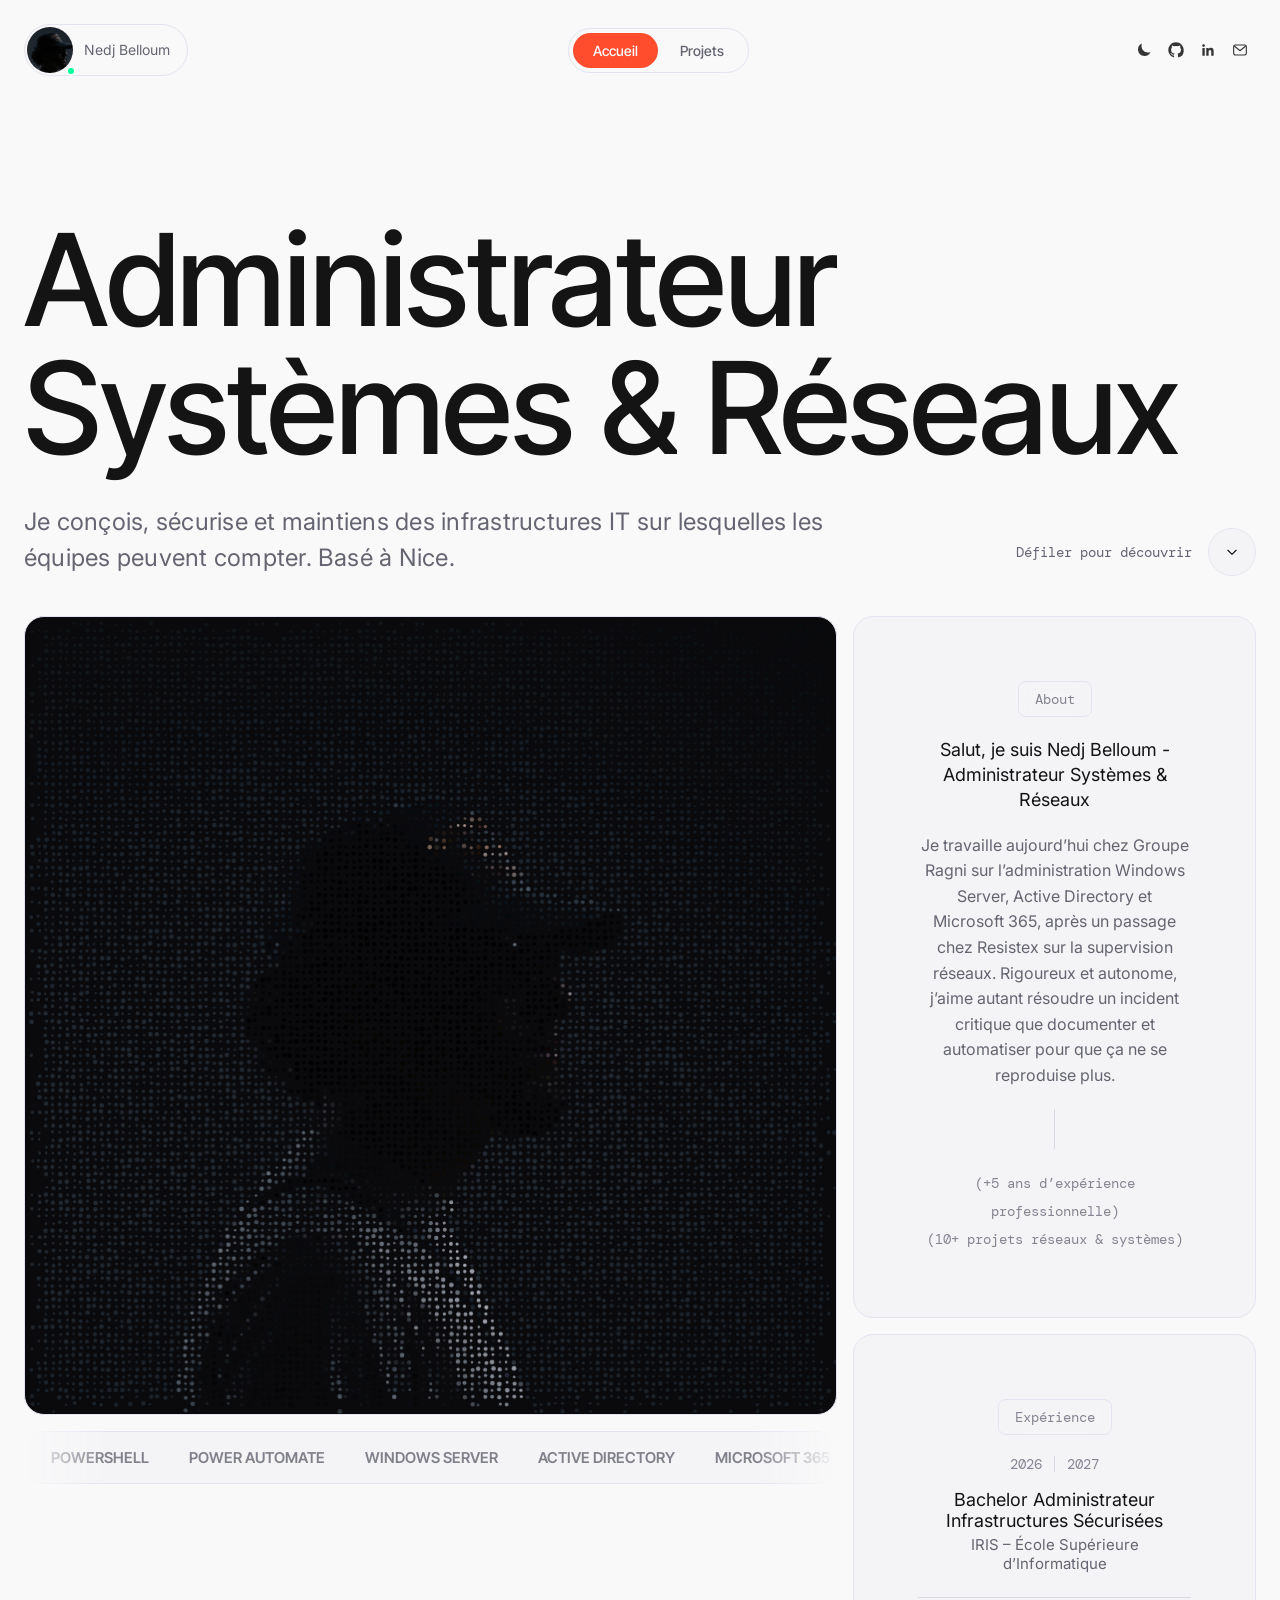
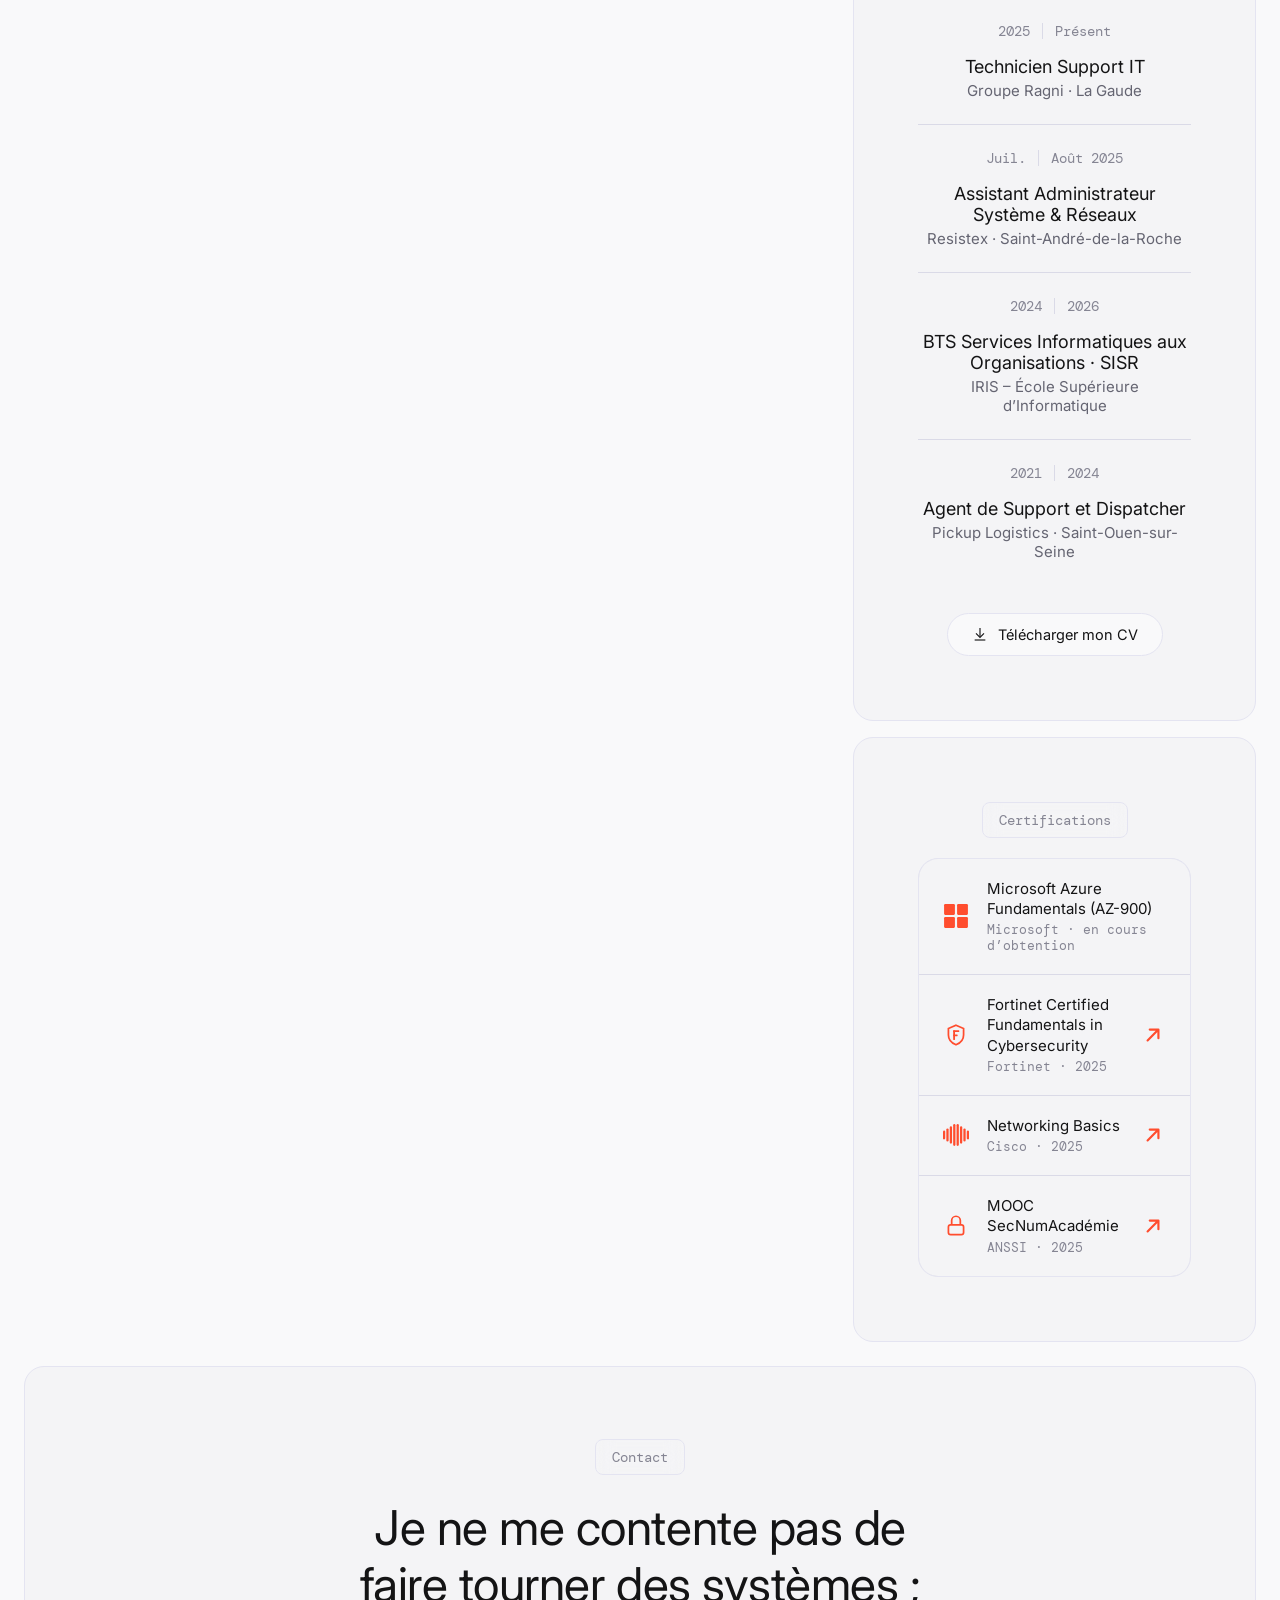
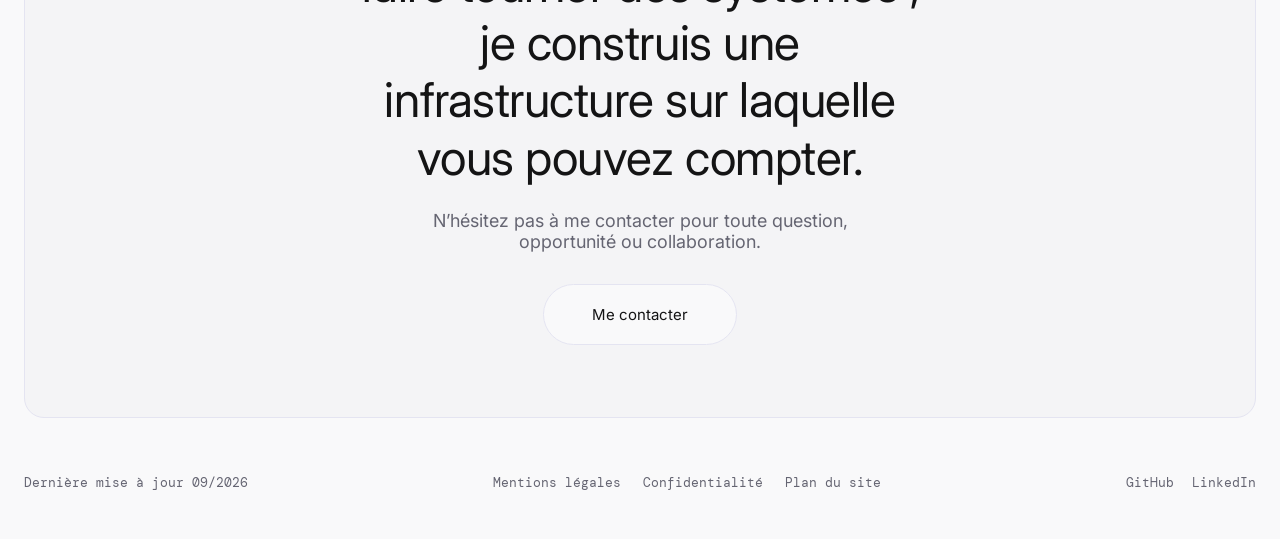
==== commit 3be95989: "Nettoyage du projet et suppression des fichiers et docs inutiles" ====
--- a/index.html
+++ b/index.html
@@ -1,360 +1,274 @@
 <!DOCTYPE html>
-<html lang="fr" data-theme="light">
-
+<html lang="fr">
 <head>
-  <meta charset="UTF-8">
-  <meta name="viewport" content="width=device-width, initial-scale=1.0">
-  <title>Nedj Belloum — Administrateur Systèmes, Réseaux & Cybersécurité</title>
-  <meta name="description"
-    content="Portfolio de Nedj Belloum — administration systèmes, réseaux, cloud et sécurité. Bachelor Administrateur Infrastructures Sécurisées (AIS), Nice. Disponible en alternance et pour des missions IT ponctuelles.">
-  <link rel="preconnect" href="https://fonts.googleapis.com">
-  <link rel="preconnect" href="https://fonts.gstatic.com" crossorigin>
-  <link href="https://fonts.googleapis.com/css2?family=Inter:wght@300;400;500;600;700;800&family=Sora:wght@500;600;700;800&family=JetBrains+Mono:wght@400;500&display=swap" rel="stylesheet">
-  <link rel="stylesheet" href="https://cdnjs.cloudflare.com/ajax/libs/font-awesome/6.5.1/css/all.min.css">
-  <link rel="stylesheet" href="css/style.css">
-  <link rel="stylesheet" href="css/index.css">
+<title>Nedj Belloum</title>
+<link rel="preconnect" href="https://fonts.googleapis.com">
+<link rel="preconnect" href="https://fonts.gstatic.com" crossorigin>
+<link href="https://fonts.googleapis.com/css2?family=DM+Mono:wght@400;500&family=Inter:wght@400;500;600&family=Inter+Tight:wght@500;600&display=swap" rel="stylesheet">
+<link rel="stylesheet" href="css/style.css">
 </head>
-
 <body>
-  <!-- NAV -->
-  <nav>
-    <div class="nav-inner">
-      <a href="index.html" class="nav-logo">Nedj Belloum</a>
-      <ul class="nav-links">
-        <li><a href="index.html" class="active">Accueil</a></li>
-        <li><a href="html/projets.html">Projets</a></li>
-        <li><a href="html/contact.html">Contact</a></li>
-      </ul>
-      <div style="display:flex;align-items:center;gap:10px;">
-        <a href="https://www.linkedin.com/in/nedj-b-002558194/" target="_blank" class="nav-linkedin" title="LinkedIn">
-          <i class="fa-brands fa-linkedin-in"></i>
+<div class="page">
+
+  <header class="topbar">
+    <div class="idpill">
+      <div class="avatar-outer">
+        <div class="avatar-wrap">
+          <img src="assets/avatar.jpg" alt="Nedj Belloum">
+        </div>
+        <span class="avatar-dot"></span>
+      </div>
+      <div class="idtext">
+        <a class="name" href="index.html" data-route="accueil">Nedj Belloum</a>
+      </div>
+    </div>
+    <nav class="topnav" aria-label="Navigation principale">
+      <a href="index.html" data-route="accueil">Accueil</a>
+      <a href="html/projets.html" data-route="projets">Projets</a>
+    </nav>
+    <div class="socials">
+      <button aria-label="Activer le mode clair" id="themeToggle" type="button">
+        <svg id="themeIcon" viewBox="0 0 24 24" fill="currentColor"><path d="M21.752 15.002A9.72 9.72 0 0118 15.75c-5.385 0-9.75-4.365-9.75-9.75 0-1.33.266-2.597.748-3.752A9.753 9.753 0 003 11.25C3 16.635 7.365 21 12.75 21a9.753 9.753 0 009.002-5.998z"/></svg>
+      </button>
+      <a href="https://github.com/delcoco95" target="_blank" rel="noopener" aria-label="GitHub">
+        <svg viewBox="0 0 24 24" fill="currentColor"><path d="M12 .5C5.65.5.5 5.65.5 12c0 5.09 3.29 9.4 7.86 10.93.57.1.78-.25.78-.55 0-.27-.01-1.15-.02-2.09-3.2.7-3.87-1.36-3.87-1.36-.53-1.33-1.29-1.69-1.29-1.69-1.05-.72.08-.7.08-.7 1.16.08 1.78 1.19 1.78 1.19 1.03 1.77 2.72 1.26 3.38.96.1-.75.4-1.26.73-1.55-2.55-.29-5.24-1.28-5.24-5.68 0-1.26.45-2.28 1.19-3.09-.12-.29-.51-1.46.11-3.05 0 0 .97-.31 3.18 1.18a11 11 0 0 1 5.79 0c2.2-1.49 3.17-1.18 3.17-1.18.63 1.59.24 2.76.12 3.05.74.81 1.19 1.83 1.19 3.09 0 4.41-2.69 5.39-5.25 5.67.41.36.78 1.07.78 2.16 0 1.56-.01 2.82-.01 3.2 0 .31.2.66.79.55A10.51 10.51 0 0 0 23.5 12C23.5 5.65 18.35.5 12 .5Z"/></svg>
+      </a>
+      <a href="https://www.linkedin.com/in/nedj-belloum/" target="_blank" rel="noopener" aria-label="LinkedIn">
+        <svg viewBox="0 0 24 24" fill="currentColor"><path d="M20.45 20.45h-3.55v-5.57c0-1.33-.02-3.03-1.85-3.03-1.86 0-2.14 1.45-2.14 2.94v5.66H9.36V9h3.41v1.56h.05c.47-.9 1.63-1.85 3.36-1.85 3.6 0 4.27 2.37 4.27 5.45v6.29ZM5.34 7.43a2.06 2.06 0 1 1 0-4.12 2.06 2.06 0 0 1 0 4.12ZM7.12 20.45H3.56V9h3.56v11.45Z"/></svg>
+      </a>
+      <button aria-label="Me contacter" id="headerContactBtn" type="button">
+        <svg viewBox="0 0 24 24" fill="none" stroke="currentColor" stroke-width="1.7"><rect x="2.5" y="4.5" width="19" height="15" rx="2.5"/><path d="M3.5 6 12 13l8.5-7"/></svg>
+      </button>
+    </div>
+  </header>
+  <div class="view">
+
+  <section class="hero">
+    <h1><span class="word" style="animation-delay:.02s"><span>Administrateur</span></span> <span class="word" style="animation-delay:.09s"><span>Syst&egrave;mes</span></span> <span class="word" style="animation-delay:.16s"><span>&amp;</span></span> <span class="word" style="animation-delay:.23s"><span>R&eacute;seaux</span></span></h1>
+    <div class="hero-row">
+      <p class="tagline">Je con&ccedil;ois, s&eacute;curise et maintiens des infrastructures IT sur lesquelles les &eacute;quipes peuvent compter. Bas&eacute; &agrave; Nice.</p>
+      <div class="scrollbox">
+        <span class="scroll-label">D&eacute;filer pour d&eacute;couvrir</span>
+        <div class="scroll-badge">
+          <svg viewBox="0 0 24 24" fill="none" stroke="currentColor" stroke-width="2" stroke-linecap="round" stroke-linejoin="round"><path d="M5 9l7 7 7-7"/></svg>
+        </div>
+      </div>
+    </div>
+  </section>
+
+  <div class="split">
+    <div class="sticky-col">
+      <div class="about-photo" id="aboutPhoto">
+        <img src="assets/photo.jpg" alt="Nedj Belloum" id="aboutPhotoImg">
+        <canvas id="aboutParticleCanvas" aria-hidden="true"></canvas>
+      </div>
+      <div class="logos-bar">
+        <div class="logos-track">
+          <span class="logo-mark">POWERSHELL</span><span class="logo-mark">POWER AUTOMATE</span><span class="logo-mark">WINDOWS SERVER</span><span class="logo-mark">ACTIVE DIRECTORY</span><span class="logo-mark">MICROSOFT 365</span><span class="logo-mark">IIS</span><span class="logo-mark">CISCO IOS</span><span class="logo-mark">DOCKER</span><span class="logo-mark">WIREGUARD</span><span class="logo-mark">ENTRA ID</span><span class="logo-mark">GRAPH API</span><span class="logo-mark">JIRA</span>
+          <span class="logo-mark">POWERSHELL</span><span class="logo-mark">POWER AUTOMATE</span><span class="logo-mark">WINDOWS SERVER</span><span class="logo-mark">ACTIVE DIRECTORY</span><span class="logo-mark">MICROSOFT 365</span><span class="logo-mark">IIS</span><span class="logo-mark">CISCO IOS</span><span class="logo-mark">DOCKER</span><span class="logo-mark">WIREGUARD</span><span class="logo-mark">ENTRA ID</span><span class="logo-mark">GRAPH API</span><span class="logo-mark">JIRA</span>
+        </div>
+      </div>
+    </div>
+
+    <div class="content-col">
+
+      <div class="card">
+        <span class="tag">About</span>
+        <h2>Salut, je suis Nedj Belloum - Administrateur Syst&egrave;mes &amp; R&eacute;seaux</h2>
+        <p class="bio">Je travaille aujourd&rsquo;hui chez Groupe Ragni sur l&rsquo;administration Windows Server, Active Directory et Microsoft&nbsp;365, apr&egrave;s un passage chez Resistex sur la supervision r&eacute;seaux. Rigoureux et autonome, j&rsquo;aime autant r&eacute;soudre un incident critique que documenter et automatiser pour que &ccedil;a ne se reproduise plus.</p>
+        <div class="vline"></div>
+        <div class="stats">
+          <p>(+5 ans d&rsquo;exp&eacute;rience professionnelle)</p>
+          <p>(10+ projets r&eacute;seaux &amp; syst&egrave;mes)</p>
+        </div>
+      </div>
+
+      <div class="card">
+        <span class="tag">Exp&eacute;rience</span>
+        <div class="exp-list">
+
+          <div class="exp-row">
+            <div class="exp-years"><span>2026</span><span class="bar"></span><span>2027</span></div>
+            <div class="exp-role"><h4>Bachelor Administrateur Infrastructures S&eacute;curis&eacute;es</h4><p>IRIS &ndash; &Eacute;cole Sup&eacute;rieure d&rsquo;Informatique</p></div>
+          </div>
+
+          <div class="exp-row">
+            <div class="exp-years"><span>2025</span><span class="bar"></span><span>Pr&eacute;sent</span></div>
+            <div class="exp-role"><h4>Technicien Support IT</h4><p>Groupe Ragni &middot; La Gaude</p></div>
+          </div>
+
+          <div class="exp-row">
+            <div class="exp-years"><span>Juil.</span><span class="bar"></span><span>Ao&ucirc;t 2025</span></div>
+            <div class="exp-role"><h4>Assistant Administrateur Syst&egrave;me &amp; R&eacute;seaux</h4><p>Resistex &middot; Saint-Andr&eacute;-de-la-Roche</p></div>
+          </div>
+
+          <div class="exp-row">
+            <div class="exp-years"><span>2024</span><span class="bar"></span><span>2026</span></div>
+            <div class="exp-role"><h4>BTS Services Informatiques aux Organisations &middot; SISR</h4><p>IRIS &ndash; &Eacute;cole Sup&eacute;rieure d&rsquo;Informatique</p></div>
+          </div>
+
+          <div class="exp-row">
+            <div class="exp-years"><span>2021</span><span class="bar"></span><span>2024</span></div>
+            <div class="exp-role"><h4>Agent de Support et Dispatcher</h4><p>Pickup Logistics &middot; Saint-Ouen-sur-Seine</p></div>
+          </div>
+
+        </div>
+        <a class="cv-btn" id="cvBtn" href="assets/cv.pdf" target="_blank" rel="noopener">
+          <svg viewBox="0 0 24 24" fill="none" stroke="currentColor" stroke-width="1.7"><path d="M12 3v13"/><path d="m6 11 6 6 6-6"/><path d="M4 21h16"/></svg>
+          T&eacute;l&eacute;charger mon CV
         </a>
-        <button class="theme-toggle" id="themeToggle" title="Changer le thème">
-          <svg id="themeIcon" viewBox="0 0 24 24" xmlns="http://www.w3.org/2000/svg">
-            <path
-              d="M12 3a9 9 0 100 18A9 9 0 0012 3zM1 12C1 5.925 5.925 1 12 1s11 4.925 11 11-4.925 11-11 11S1 18.075 1 12z" />
-          </svg>
+      </div>
+
+      <div class="card">
+        <span class="tag">Certifications</span>
+        <div class="cert-list">
+
+          <div class="cert-row">
+            <svg viewBox="0 0 24 24" fill="currentColor"><rect x="1" y="1" width="10" height="10" rx="1"/><rect x="13" y="1" width="10" height="10" rx="1"/><rect x="1" y="13" width="10" height="10" rx="1"/><rect x="13" y="13" width="10" height="10" rx="1"/></svg>
+            <div class="ct">
+              <p class="cn">Microsoft Azure Fundamentals (AZ-900)</p>
+              <p class="cm">Microsoft &middot; en cours d&rsquo;obtention</p>
+            </div>
+          </div>
+
+          <button type="button" class="cert-row cert-clickable" data-pdf="dlg-cert-fortinet" aria-haspopup="dialog" aria-label="Voir le certificat Fortinet Certified Fundamentals in Cybersecurity">
+            <svg viewBox="0 0 24 24" fill="none" stroke="currentColor" stroke-width="1.6"><path d="M12 3l7 3v6c0 4.5-3 7.5-7 9-4-1.5-7-4.5-7-9V6l7-3Z"/><g fill="currentColor" stroke="none"><rect x="9.4" y="7.6" width="1.7" height="9" rx="0.4"/><rect x="9.4" y="7.6" width="5.6" height="1.7" rx="0.4"/><rect x="9.4" y="11.5" width="4.1" height="1.7" rx="0.4"/></g></svg>
+            <div class="ct">
+              <p class="cn">Fortinet Certified Fundamentals in Cybersecurity</p>
+              <p class="cm">Fortinet &middot; 2025</p>
+            </div>
+            <svg class="cert-arrow" viewBox="0 0 24 24" fill="none" stroke="currentColor" stroke-width="2" stroke-linecap="round" stroke-linejoin="round" aria-hidden="true"><path d="M7 17 17 7M9 7h8v8"/></svg>
+          </button>
+
+          <button type="button" class="cert-row cert-clickable" data-pdf="dlg-cert-cisco" aria-haspopup="dialog" aria-label="Voir le certificat Cisco Networking Basics">
+            <svg viewBox="0 0 24 24" fill="none" stroke="currentColor" stroke-width="2.1" stroke-linecap="round"><line x1="1" y1="9" x2="1" y2="15"/><line x1="4.14" y1="7" x2="4.14" y2="17"/><line x1="7.29" y1="5" x2="7.29" y2="19"/><line x1="10.43" y1="3" x2="10.43" y2="21"/><line x1="13.57" y1="3" x2="13.57" y2="21"/><line x1="16.71" y1="5" x2="16.71" y2="19"/><line x1="19.86" y1="7" x2="19.86" y2="17"/><line x1="23" y1="9" x2="23" y2="15"/></svg>
+            <div class="ct">
+              <p class="cn">Networking Basics</p>
+              <p class="cm">Cisco &middot; 2025</p>
+            </div>
+            <svg class="cert-arrow" viewBox="0 0 24 24" fill="none" stroke="currentColor" stroke-width="2" stroke-linecap="round" stroke-linejoin="round" aria-hidden="true"><path d="M7 17 17 7M9 7h8v8"/></svg>
+          </button>
+
+          <button type="button" class="cert-row cert-clickable" data-pdf="dlg-cert-anssi" aria-haspopup="dialog" aria-label="Voir l&rsquo;attestation SecNumacad&eacute;mie ANSSI">
+            <svg viewBox="0 0 24 24" fill="none" stroke="currentColor" stroke-width="1.6"><rect x="5" y="11" width="14" height="9" rx="2"/><path d="M8 11V7a4 4 0 0 1 8 0v4"/></svg>
+            <div class="ct">
+              <p class="cn">MOOC SecNumAcad&eacute;mie</p>
+              <p class="cm">ANSSI &middot; 2025</p>
+            </div>
+            <svg class="cert-arrow" viewBox="0 0 24 24" fill="none" stroke="currentColor" stroke-width="2" stroke-linecap="round" stroke-linejoin="round" aria-hidden="true"><path d="M7 17 17 7M9 7h8v8"/></svg>
+          </button>
+
+        </div>
+      </div>
+
+    </div>
+  </div>
+
+  <div class="contact-wrap">
+    <div class="contact-card">
+      <span class="tag">Contact</span>
+      <h2>Je ne me contente pas de faire tourner des syst&egrave;mes&nbsp;; je construis une infrastructure sur laquelle vous pouvez compter.</h2>
+      <p>N&rsquo;h&eacute;sitez pas &agrave; me contacter pour toute question, opportunit&eacute; ou collaboration.</p>
+      <div class="talk-wrap">
+        <button class="talk-btn" type="button" id="footerContactBtn">Me contacter</button>
+      </div>
+    </div>
+  </div>
+
+  </div>
+  <dialog id="contactDialog" closedby="any" aria-labelledby="contactDialogTitle">
+    <div class="dlg-inner">
+      <div class="dlg-head">
+        <div>
+          <h3 id="contactDialogTitle">Me contacter</h3>
+          <p class="dlg-meta">Je r&eacute;ponds g&eacute;n&eacute;ralement sous 24 &agrave; 48h.</p>
+        </div>
+        <button class="dlg-close" type="button" data-close aria-label="Fermer"><svg viewBox="0 0 24 24" fill="none" stroke="currentColor" stroke-width="1.8" stroke-linecap="round"><path d="M5 5l14 14M19 5 5 19"/></svg></button>
+      </div>
+      <form id="contactForm">
+        <div class="field">
+          <label for="cf-name">Nom</label>
+          <input type="text" id="cf-name" name="name" autocomplete="name" required>
+        </div>
+        <div class="field">
+          <label for="cf-email">Votre email</label>
+          <input type="email" id="cf-email" name="email" autocomplete="email" required>
+        </div>
+        <div class="field">
+          <label for="cf-message">Message</label>
+          <textarea id="cf-message" name="message" rows="5" required></textarea>
+        </div>
+        <button class="form-submit" type="submit">
+          <svg viewBox="0 0 24 24" fill="none" stroke="currentColor" stroke-width="1.7" stroke-linecap="round" stroke-linejoin="round"><path d="M22 2 11 13"/><path d="M22 2 15 22l-4-9-9-4 20-7Z"/></svg>
+          Envoyer
         </button>
-        <button class="hamburger" id="hamburger">
-          <span></span><span></span><span></span>
-        </button>
-      </div>
-    </div>
-  </nav>
-  <div class="mobile-nav" id="mobileNav">
-    <a href="index.html" class="active" onclick="closeMobileNav()">Accueil</a>
-    <a href="html/projets.html" onclick="closeMobileNav()">Projets</a>
-    <a href="html/contact.html" onclick="closeMobileNav()">Contact</a>
-  </div>
-
-  <!-- HERO -->
-  <section id="hero">
-    <div class="hero-inner">
-      <div class="hero-content">
-        <h1 class="hero-name">Administrateur Systèmes<br>&amp; Réseaux<span class="hero-dot">.</span></h1>
-        <p class="hero-sub">Rigueur opérationnelle et goût du détail au service de <strong>l'administration d'infrastructures IT</strong> — du support N1 au déploiement d'architectures réseau sécurisées.</p>
-        <div class="hero-cta">
-          <a href="html/projets.html" class="btn-primary">Voir mes projets</a>
-          <a href="img/CV_Nedj_Belloum_.pdf" target="_blank" class="btn-secondary">Télécharger le CV</a>
-        </div>
-      </div>
-      <div class="hero-photo-particles" id="heroPhotoParticles" aria-hidden="true">
-        <canvas id="heroParticleCanvas"></canvas>
-      </div>
-    </div>
-    <div class="hero-scroll">
-      <span>Scroll</span>
-      <div class="scroll-line"></div>
-      <span class="hero-scroll-meta">8 projets IT · 4 certifications · Bachelor AIS 2027</span>
-    </div>
-  </section>
-
-  <div class="divider"></div>
-
-  <!-- ABOUT -->
-  <section id="about">
-    <p class="eyebrow-num">01 — À propos</p>
-    <div class="about-stats">
-      <div class="stat-box">
-        <div class="stat-num" data-count="5">0</div>
-        <div class="stat-desc">Années d'expérience professionnelle</div>
-      </div>
-      <div class="stat-box">
-        <div class="stat-num" data-count="8">0</div>
-        <div class="stat-desc">Projets IT documentés</div>
-      </div>
-      <div class="stat-box">
-        <div class="stat-num" data-count="4">0</div>
-        <div class="stat-desc">Certifications obtenues</div>
-      </div>
-      <div class="stat-box">
-        <div class="stat-num" data-plain="2027">2027</div>
-        <div class="stat-desc">Diplôme Bachelor AIS prévu</div>
-      </div>
-    </div>
-  </section>
-
-  <div class="divider"></div>
-
-  <!-- EXPÉRIENCES -->
-  <section id="experiences">
-    <p class="eyebrow-num">02 — Parcours</p>
-    <h2 class="section-title">Expériences<br>professionnelles.</h2>
-    <div class="timeline">
-      <div class="timeline-item">
-        <div class="timeline-dot"></div>
-        <div class="timeline-date">Sep. 2025 — Sep. 2027</div>
-        <div class="timeline-title">Technicien Support Informatique</div>
-        <div class="timeline-company"><a href="https://www.ragni.com/" target="_blank">Groupe Ragni</a> · Alternance —
-          <button type="button" class="info-btn" data-info-target="infoRagni">+ d'info</button>
-        </div>
-        <div class="timeline-desc">Gestion du parc informatique, support technique N1/N2, déploiement d'infrastructures
-          Windows, administration Active Directory et Microsoft 365.</div>
-
-        <div class="company-popover" id="infoRagni">
-          <button type="button" class="company-popover-close" aria-label="Fermer">✕</button>
-          <p class="company-popover-desc">Entreprise française opérant à l'international, spécialisée dans la
-            conception et la fabrication de luminaires pour l'éclairage public et la mise en valeur des espaces
-            extérieurs.</p>
-          <ul class="company-popover-meta">
-            <li><span class="meta-dot"></span>Site : Cagnes-sur-Mer</li>
-            <li><span class="meta-dot"></span>Équipe IT : Support & Projets</li>
-            <li><span class="meta-dot"></span>Secteur : Éclairage / Industrie</li>
-          </ul>
-        </div>
-      </div>
-      <div class="timeline-item">
-        <div class="timeline-dot"></div>
-        <div class="timeline-date">Juil. — Août 2025</div>
-        <div class="timeline-title">Assistant Administrateur Système & Réseau</div>
-        <div class="timeline-company"><a href="https://www.resistex-sa.com/" target="_blank">Resistex</a> · Stage —
-          <button type="button" class="info-btn" data-info-target="infoResistex">+ d'info</button>
-        </div>
-        <div class="timeline-desc">Supervision des réseaux, maintenance des systèmes, optimisation IT.</div>
-
-        <div class="company-popover" id="infoResistex">
-          <button type="button" class="company-popover-close" aria-label="Fermer">✕</button>
-          <p class="company-popover-desc">Entreprise familiale dans le secteur privé du luminaire, spécialisée dans l'éclairage éco-responsable et les solutions LED pour professionnels et particuliers.<br><br><a href="img/Rapport de stage RESISTEX.pdf" target="_blank" style="color:var(--accent);text-decoration:none;font-weight:500;display:inline-block;transition:opacity 0.2s;" onmouseover="this.style.opacity='0.75'" onmouseout="this.style.opacity='1'">Note de synthèse →</a></p>
-          <ul class="company-popover-meta">
-            <li><span class="meta-dot"></span>Site : Saint-André-de-la-Roche</li>
-            <li><span class="meta-dot"></span>Équipe IT : Système & Réseau</li>
-          </ul>
-        </div>
-      </div>
-    </div>
-  </section>
-
-  <div class="divider"></div>
-
-  <!-- COMPÉTENCES -->
-  <section id="competences">
-    <p class="eyebrow-num">03 — Savoir-faire</p>
-    <h2 class="section-title">Compétences<br>techniques.</h2>
-    <p class="section-sub">Acquises en situation professionnelle et consolidées à travers des projets de formation exigeants.</p>
-
-    <div class="skills-list">
-
-      <div class="skills-row">
-        <div class="skills-row-head">
-          <span class="skills-row-index">01</span>
-          <h3>Administration système</h3>
-        </div>
-        <div class="skills-row-body">
-          <p>Déploiement, sécurisation et maintien en condition opérationnelle des infrastructures Windows et Linux.</p>
-          <div class="skills-tags">
-            <span>Windows Server 2022</span><span>Active Directory & GPO</span><span>Linux (Debian, Ubuntu)</span><span>Hyper-V / Docker / Vagrant</span><span>Veeam & BorgBackup</span>
-          </div>
-        </div>
-      </div>
-
-      <div class="skills-row">
-        <div class="skills-row-head">
-          <span class="skills-row-index">02</span>
-          <h3>Réseau & sécurité</h3>
-        </div>
-        <div class="skills-row-body">
-          <p>Conception et sécurisation d'infrastructures réseau, contrôle d'accès et continuité d'activité.</p>
-          <div class="skills-tags">
-            <span>Cisco IOS</span><span>802.1X / NPS RADIUS</span><span>VPN WireGuard</span><span>Fortinet / UFW</span><span>DRBD & Keepalived</span>
-          </div>
-        </div>
-      </div>
-
-      <div class="skills-row">
-        <div class="skills-row-head">
-          <span class="skills-row-index">03</span>
-          <h3>Cloud & Microsoft 365</h3>
-        </div>
-        <div class="skills-row-body">
-          <p>Migration et administration des services cloud Microsoft : stockage, identités, appareils.</p>
-          <div class="skills-tags">
-            <span>OneDrive & SharePoint</span><span>Exchange Online</span><span>Entra ID (Azure AD)</span><span>Intune</span>
-          </div>
-        </div>
-      </div>
-
-      <div class="skills-row">
-        <div class="skills-row-head">
-          <span class="skills-row-index">04</span>
-          <h3>Automatisation & supervision</h3>
-        </div>
-        <div class="skills-row-body">
-          <p>Scripts, monitoring et environnements reproductibles pour fiabiliser l'exploitation.</p>
-          <div class="skills-tags">
-            <span>PowerShell</span><span>Bash</span><span>Prometheus & Grafana</span><span>Docker Compose</span>
-          </div>
-        </div>
-      </div>
-
-      <div class="skills-row">
-        <div class="skills-row-head">
-          <span class="skills-row-index">05</span>
-          <h3>Gestion de projet</h3>
-        </div>
-        <div class="skills-row-body">
-          <p>Suivi agile, documentation et support — le socle méthodologique de chaque projet.</p>
-          <div class="skills-tags">
-            <span>Jira</span><span>Git & GitHub</span><span>Documentation technique</span><span>Support N1/N2</span>
-          </div>
-        </div>
-      </div>
-
-    </div>
-
-    <div class="tech-carousel">
-      <div class="tech-carousel-track">
-        <span class="tech-chip"><i class="fa-brands fa-windows"></i> Windows Server</span>
-        <span class="tech-chip"><i class="fa-solid fa-sitemap"></i> Active Directory</span>
-        <span class="tech-chip"><i class="fa-solid fa-cloud"></i> Entra ID / Azure AD</span>
-        <span class="tech-chip"><i class="fa-solid fa-shield-halved"></i> Fortinet</span>
-        <span class="tech-chip"><i class="fa-solid fa-address-book"></i> OpenLDAP</span>
-        <span class="tech-chip"><i class="fa-solid fa-lock"></i> WireGuard</span>
-        <span class="tech-chip"><i class="fa-brands fa-microsoft"></i> Microsoft 365</span>
-        <span class="tech-chip"><i class="fa-solid fa-cloud-arrow-up"></i> OneDrive / SharePoint</span>
-        <span class="tech-chip"><i class="fa-solid fa-terminal"></i> PowerShell</span>
-        <span class="tech-chip"><i class="fa-solid fa-chart-line"></i> Prometheus / Grafana</span>
-        <span class="tech-chip"><i class="fa-solid fa-database"></i> Veeam Backup</span>
-        <span class="tech-chip"><i class="fa-solid fa-list-check"></i> Cockpit / GLPI</span>
-        <span class="tech-chip"><i class="fa-solid fa-magnifying-glass"></i> Wireshark</span>
-        <span class="tech-chip"><i class="fa-solid fa-mobile-screen"></i> Intune</span>
-        <span class="tech-chip"><i class="fa-brands fa-docker"></i> Docker</span>
-        <span class="tech-chip"><i class="fa-brands fa-github"></i> Git / GitHub</span>
-        <!-- doublon pour la boucle infinie -->
-        <span class="tech-chip"><i class="fa-brands fa-windows"></i> Windows Server</span>
-        <span class="tech-chip"><i class="fa-solid fa-sitemap"></i> Active Directory</span>
-        <span class="tech-chip"><i class="fa-solid fa-cloud"></i> Entra ID / Azure AD</span>
-        <span class="tech-chip"><i class="fa-solid fa-shield-halved"></i> Fortinet</span>
-        <span class="tech-chip"><i class="fa-solid fa-address-book"></i> OpenLDAP</span>
-        <span class="tech-chip"><i class="fa-solid fa-lock"></i> WireGuard</span>
-        <span class="tech-chip"><i class="fa-brands fa-microsoft"></i> Microsoft 365</span>
-        <span class="tech-chip"><i class="fa-solid fa-cloud-arrow-up"></i> OneDrive / SharePoint</span>
-        <span class="tech-chip"><i class="fa-solid fa-terminal"></i> PowerShell</span>
-        <span class="tech-chip"><i class="fa-solid fa-chart-line"></i> Prometheus / Grafana</span>
-        <span class="tech-chip"><i class="fa-solid fa-database"></i> Veeam Backup</span>
-        <span class="tech-chip"><i class="fa-solid fa-list-check"></i> Cockpit / GLPI</span>
-        <span class="tech-chip"><i class="fa-solid fa-magnifying-glass"></i> Wireshark</span>
-        <span class="tech-chip"><i class="fa-solid fa-mobile-screen"></i> Intune</span>
-        <span class="tech-chip"><i class="fa-brands fa-docker"></i> Docker</span>
-        <span class="tech-chip"><i class="fa-brands fa-github"></i> Git / GitHub</span>
-      </div>
-    </div>
-  </section>
-
-  <div class="divider"></div>
-
-  <!-- CERTIFICATIONS -->
-  <section id="certifications">
-    <p class="eyebrow-num">04 — Certifications</p>
-    <h2 class="section-title">Diplômes &<br>certifications.</h2>
-    <div class="certs-list">
-      <div class="cert-row"
-        onclick="openCertif('certif/Certification Cisco - Networking Basics - Nedj Belloum.pdf', 'Cisco — Introduction to Networks')">
-        <img src="img/cisco.png" alt="Cisco" class="cert-row-logo">
-        <div class="cert-row-body">
-          <div class="cert-row-name">Cisco — Introduction to Networks</div>
-          <div class="cert-row-desc">Adressage IP, modèle OSI, routage et commutation réseau.</div>
-        </div>
-        <i class="fa-solid fa-arrow-up-right-from-square cert-row-icon"></i>
-      </div>
-      <div class="cert-row"
-        onclick="openCertif('certif/Attestation_SecNumacademie_ANSSI - Nedj Belloum.pdf', 'ANSSI — Cybersécurité')">
-        <img src="img/Logo_ANSSI-removebg-preview.png" alt="ANSSI" class="cert-row-logo">
-        <div class="cert-row-body">
-          <div class="cert-row-name">ANSSI — Cybersécurité</div>
-          <div class="cert-row-desc">Bonnes pratiques, mots de passe, risques numériques, RGPD.</div>
-        </div>
-        <i class="fa-solid fa-arrow-up-right-from-square cert-row-icon"></i>
-      </div>
-      <div class="cert-row"
-        onclick="openCertif('certif/Certificat Fortinet Fundamentals in Cybersecurity - NSE 1-2.pdf', 'Fortinet — NSE 1 & 2')">
-        <img src="img/Fortinet-logo-rgb-black-red.svg" alt="Fortinet" class="cert-row-logo cert-row-logo-svg">
-        <div class="cert-row-body">
-          <div class="cert-row-name">Fortinet — NSE 1 & 2</div>
-          <div class="cert-row-desc">Reconnaissance des attaques : phishing, ransomware, politiques d'accès.</div>
-        </div>
-        <i class="fa-solid fa-arrow-up-right-from-square cert-row-icon"></i>
-      </div>
-      <div class="cert-row cert-row-static">
-        <img src="img/microsoft.svg" alt="Microsoft" class="cert-row-logo cert-row-logo-color">
-        <div class="cert-row-body">
-          <div class="cert-row-name">Microsoft — AZ-900</div>
-          <div class="cert-row-desc">Notions fondamentales du cloud Azure : services, sécurité, conformité et tarification.</div>
-        </div>
-      </div>
-    </div>
-  </section>
-
-  <div class="divider"></div>
-
-  <!-- FOOTER -->
+      </form>
+    </div>
+  </dialog>
+  <dialog id="dlg-cert-fortinet" class="cert-dialog" closedby="any" aria-labelledby="dlg-cert-fortinet-title">
+    <div class="dlg-inner cert-inner">
+      <div class="dlg-head">
+        <div>
+          <h3 id="dlg-cert-fortinet-title">Fortinet Certified Fundamentals in Cybersecurity</h3>
+          <p class="dlg-meta">Fortinet &middot; 2025</p>
+        </div>
+        <button class="dlg-close" type="button" data-close aria-label="Fermer"><svg viewBox="0 0 24 24" fill="none" stroke="currentColor" stroke-width="1.8" stroke-linecap="round"><path d="M5 5l14 14M19 5 5 19"/></svg></button>
+      </div>
+      <div class="cert-pages">
+        <img src="assets/cert-fortinet-1.png" alt="Certificat Fortinet Certified Fundamentals in Cybersecurity, page 1">
+        <img src="assets/cert-fortinet-2.png" alt="Certificat Fortinet, cours FCF Introduction to the Threat Landscape">
+        <img src="assets/cert-fortinet-3.png" alt="Certificat Fortinet, cours FCF Getting Started in Cybersecurity">
+      </div>
+    </div>
+  </dialog>
+
+  <dialog id="dlg-cert-cisco" class="cert-dialog" closedby="any" aria-labelledby="dlg-cert-cisco-title">
+    <div class="dlg-inner cert-inner">
+      <div class="dlg-head">
+        <div>
+          <h3 id="dlg-cert-cisco-title">Networking Basics</h3>
+          <p class="dlg-meta">Cisco &middot; 2025</p>
+        </div>
+        <button class="dlg-close" type="button" data-close aria-label="Fermer"><svg viewBox="0 0 24 24" fill="none" stroke="currentColor" stroke-width="1.8" stroke-linecap="round"><path d="M5 5l14 14M19 5 5 19"/></svg></button>
+      </div>
+      <div class="cert-pages">
+        <img src="assets/cert-cisco.png" alt="Certification Cisco Networking Basics">
+      </div>
+    </div>
+  </dialog>
+
+  <dialog id="dlg-cert-anssi" class="cert-dialog" closedby="any" aria-labelledby="dlg-cert-anssi-title">
+    <div class="dlg-inner cert-inner">
+      <div class="dlg-head">
+        <div>
+          <h3 id="dlg-cert-anssi-title">MOOC SecNumAcad&eacute;mie</h3>
+          <p class="dlg-meta">ANSSI &middot; 2025</p>
+        </div>
+        <button class="dlg-close" type="button" data-close aria-label="Fermer"><svg viewBox="0 0 24 24" fill="none" stroke="currentColor" stroke-width="1.8" stroke-linecap="round"><path d="M5 5l14 14M19 5 5 19"/></svg></button>
+      </div>
+      <div class="cert-pages">
+        <img src="assets/cert-anssi.png" alt="Attestation SecNumacad&eacute;mie ANSSI">
+      </div>
+    </div>
+  </dialog>
   <footer>
-    <div class="footer-card">
-      <div class="footer-top">
-        <div class="footer-brand">
-          <span class="footer-logo">Nedj Belloum</span>
-          <p class="footer-tagline">Administrateur Systèmes & Réseaux Junior, basé à Nice — disponible pour des missions IT en alternance ou ponctuelles.</p>
-          <div class="footer-socials">
-            <a href="https://www.linkedin.com/in/nedj-b-002558194/" target="_blank" class="footer-social" title="LinkedIn"><i class="fa-brands fa-linkedin-in"></i></a>
-            <a href="https://github.com/delcoco95" target="_blank" class="footer-social" title="GitHub"><i class="fa-brands fa-github"></i></a>
-          </div>
-        </div>
-        <div class="footer-cols">
-          <div class="footer-col">
-            <div class="footer-col-title">Navigation</div>
-            <a href="index.html">Accueil</a>
-            <a href="html/projets.html">Projets</a>
-            <a href="html/contact.html">Contact</a>
-          </div>
-          <div class="footer-col">
-            <div class="footer-col-title">Légal</div>
-            <a href="html/mentions-legales.html">Mentions légales</a>
-            <a href="html/plan-site.html">Plan du site</a>
-            <a href="html/confidentialite.html">Confidentialité</a>
-          </div>
-        </div>
-      </div>
-      <div class="footer-bottom">
-        <p class="footer-copy">© 2026 Nedj Belloum — Tous droits réservés</p>
+    <div class="foot-row">
+      <p class="mono">Derni&egrave;re mise &agrave; jour 09/2026</p>
+      <div class="foot-legal">
+        <a href="html/mentions-legales.html" data-route="mentions-legales">Mentions l&eacute;gales</a>
+        <a href="html/confidentialite.html" data-route="confidentialite">Confidentialit&eacute;</a>
+        <a href="html/plan-site.html" data-route="plan-site">Plan du site</a>
+      </div>
+      <div class="foot-links">
+        <a href="https://github.com/delcoco95" target="_blank" rel="noopener">GitHub</a>
+        <a href="https://www.linkedin.com/in/nedj-belloum/" target="_blank" rel="noopener">LinkedIn</a>
       </div>
     </div>
   </footer>
 
-  <!-- MODAL CERTIFICAT -->
-  <div class="certif-modal-overlay" id="certifOverlay" onclick="closeCertifOutside(event)">
-    <div class="certif-modal" id="certifModal">
-      <div class="certif-modal-header">
-        <span class="certif-modal-title" id="certifTitle"></span>
-        <button class="certif-modal-close" onclick="closeCertif()">✕</button>
-      </div>
-      <iframe id="certifFrame" src="" title="Certificat"></iframe>
-    </div>
-  </div>
-
-  <button class="scroll-top" id="scrollTopBtn" title="Retour en haut">
-    <i class="fa-solid fa-chevron-up"></i>
-  </button>
-
-  <script src="js/index.js"></script>
+</div>
+<script src="js/main.js"></script>
 </body>
-
 </html>
+
+
--- a/css/style.css
+++ b/css/style.css
@@ -1,572 +1,269 @@
-/* ─────────────────────────────────────────
-   css/style.css — Styles globaux partagés
-   Portfolio Nedj Belloum
-───────────────────────────────────────── */
-
-/* ── VARIABLES ── */
-:root {
-  --bg: #ffffff;
-  --bg2: #ffffff;
-  --bg3: #f6f6f8;
-  --bg4: #eeeef1;
-  --card: #ffffff;
-  --card-hover: #fafafb;
-  --border: rgba(10,10,15,0.09);
-  --border2: rgba(10,10,15,0.16);
-  --text: #0b0b0e;
-  --text2: #56565f;
-  --text3: #8d8d96;
-  --accent: #2f5bff;
-  --accent-soft: rgba(47,91,255,0.1);
-  --accent-soft2: rgba(47,91,255,0.22);
-  --accent2: #16a34a;
-  --accent3: #e11d48;
-  --warm: #ff5a1f;
-  --warm-soft: rgba(255,90,31,0.12);
-  --hero-bg: #0a0b0f;
-  --hero-text: #ffffff;
-  --hero-text2: rgba(255,255,255,0.66);
-  --hero-border: rgba(255,255,255,0.1);
-  --nav-bg: rgba(255,255,255,0.86);
-  --shadow: 0 24px 55px rgba(10,10,15,0.09);
-  --radius-sm: 12px;
-  --radius-md: 18px;
-  --radius-lg: 26px;
-  --font: 'Inter', -apple-system, BlinkMacSystemFont, sans-serif;
-  --font-display: 'Sora', 'Inter', sans-serif;
-  --font-mono: 'JetBrains Mono', 'Consolas', monospace;
-}
-
-[data-theme="dark"] {
-  --bg: #0b0b0d;
-  --bg2: #111114;
-  --bg3: #17171b;
-  --bg4: #1f1f24;
-  --card: #111114;
-  --card-hover: #17171b;
-  --border: rgba(245,245,247,0.1);
-  --border2: rgba(245,245,247,0.17);
-  --text: #f5f5f7;
-  --text2: #a9a9b1;
-  --text3: #6f6f78;
-  --accent: #5b82ff;
-  --accent-soft: rgba(91,130,255,0.18);
-  --accent-soft2: rgba(91,130,255,0.3);
-  --accent2: #34d399;
-  --accent3: #fb7185;
-  --warm: #ff8a5c;
-  --warm-soft: rgba(255,138,92,0.16);
-  --hero-bg: #f5f5f7;
-  --hero-text: #0b0b0e;
-  --hero-text2: rgba(11,11,14,0.62);
-  --hero-border: rgba(10,10,15,0.1);
-  --nav-bg: rgba(11,11,13,0.86);
-  --shadow: 0 24px 55px rgba(0,0,0,0.5);
-}
-
-/* ── EYEBROW NUMBER (Viper-esque section marker) ── */
-.eyebrow-num {
-  font-family: var(--font-mono);
-  font-size: 11.5px;
-  color: var(--text3);
-  letter-spacing: 0.5px;
-  display: inline-flex;
-  align-items: center;
-  gap: 10px;
-  margin-bottom: 14px;
-}
-.eyebrow-num::after {
-  content: '';
-  width: 34px; height: 1px;
-  background: var(--border2);
-}
-.hero-eyebrow, .page-hero-tag, .section-label { font-family: var(--font-mono); }
-
-/* ── RESET ── */
-* { margin: 0; padding: 0; box-sizing: border-box; }
-html { scroll-behavior: smooth; }
-body {
-  background: var(--bg);
-  color: var(--text);
-  font-family: var(--font);
-  line-height: 1.6;
-  -webkit-font-smoothing: antialiased;
-  overflow-x: hidden;
-  transition: background 0.4s ease, color 0.4s ease;
-}
-a { color: inherit; }
-
-/* ── NAV ── */
-nav {
-  position: fixed;
-  top: 0; left: 0; right: 0;
-  z-index: 1000;
-  backdrop-filter: blur(16px);
-  -webkit-backdrop-filter: blur(16px);
-  background: var(--nav-bg);
-  border-bottom: 1px solid var(--border);
-  transition: all 0.3s ease;
-}
-.nav-inner {
-  max-width: 1240px;
-  margin: 0 auto;
-  padding: 0 28px;
-  height: 76px;
-  display: flex;
-  align-items: center;
-  justify-content: space-between;
-}
-.nav-logo {
-  display: inline-flex;
-  align-items: center;
-  gap: 9px;
-  font-family: var(--font-display);
-  font-size: 16.5px;
-  font-weight: 700;
-  color: var(--text);
-  text-decoration: none;
-  letter-spacing: -0.3px;
-}
-.nav-logo::before {
-  content: '';
-  width: 26px; height: 26px;
-  border-radius: 8px;
-  background: var(--text);
-  -webkit-mask: radial-gradient(circle at 35% 35%, transparent 4px, #000 4.5px);
-  mask: radial-gradient(circle at 35% 35%, transparent 4px, #000 4.5px);
-  flex-shrink: 0;
-}
-.nav-links {
-  display: flex;
-  align-items: center;
-  gap: 34px;
-  list-style: none;
-}
-.nav-links a {
-  font-family: var(--font-mono);
-  font-size: 11.5px;
-  font-weight: 500;
-  color: var(--text3);
-  text-decoration: none;
-  transition: color 0.2s;
-  letter-spacing: 0.4px;
-  text-transform: uppercase;
-  position: relative;
-  padding-bottom: 3px;
-}
-.nav-links a:hover { color: var(--text); }
-.nav-links a.active {
-  color: var(--text);
-  font-weight: 600;
-}
-.theme-toggle {
-  width: 36px; height: 36px;
-  border-radius: 50%;
-  border: 1px solid var(--border2);
-  background: transparent;
-  cursor: pointer;
-  display: flex; align-items: center; justify-content: center;
-  transition: all 0.2s;
-  flex-shrink: 0;
-}
-.theme-toggle:hover { background: var(--bg3); border-color: var(--text3); }
-.theme-toggle svg { width: 15px; height: 15px; fill: var(--text2); transition: fill 0.2s; }
-.hamburger {
-  width: 36px; height: 36px;
-  border: none; background: none; cursor: pointer;
-  display: none; flex-direction: column;
-  align-items: center; justify-content: center; gap: 5px;
-}
-.hamburger span {
-  width: 18px; height: 2px;
-  background: var(--text);
-  border-radius: 2px;
-  transition: all 0.3s;
-}
-
-/* Mobile nav */
-.mobile-nav {
-  display: none;
-  position: fixed;
-  top: 68px; left: 0; right: 0;
-  background: var(--nav-bg);
-  backdrop-filter: blur(16px);
-  -webkit-backdrop-filter: blur(16px);
-  border-bottom: 1px solid var(--border);
-  padding: 18px 24px;
-  flex-direction: column;
-  gap: 4px;
-  z-index: 999;
-}
-.mobile-nav.open { display: flex; }
-.mobile-nav a {
-  color: var(--text2);
-  text-decoration: none;
-  font-size: 15px;
-  font-weight: 500;
-  padding: 12px 0;
-  border-bottom: 1px solid var(--border);
-  transition: color 0.2s;
-}
-.mobile-nav a:last-child { border-bottom: none; }
-.mobile-nav a:hover { color: var(--text); }
-.mobile-nav a.active { color: var(--accent); }
-
-/* ── PAGE HEADER (hero de page) ── */
-.page-hero {
-  padding: 148px 24px 60px;
-  max-width: 1160px;
-  margin: 0 auto;
-}
-.page-hero-tag {
-  display: inline-flex;
-  align-items: center;
-  gap: 8px;
-  font-size: 12.5px;
-  font-weight: 600;
-  color: var(--text2);
-  background: var(--bg3);
-  border: 1px solid var(--border);
-  border-radius: 999px;
-  padding: 7px 16px 7px 12px;
-  margin-bottom: 22px;
-}
-.page-hero-tag::before {
-  content: '';
-  width: 7px; height: 7px;
-  border-radius: 50%;
-  background: var(--accent);
-  flex-shrink: 0;
-}
-.page-hero h1 {
-  font-family: var(--font-display);
-  font-size: clamp(42px, 6.6vw, 76px);
-  font-weight: 700;
-  letter-spacing: -2px;
-  color: var(--text);
-  line-height: 1.02;
-  margin-bottom: 18px;
-}
-.page-hero p {
-  font-size: 17px;
-  font-weight: 400;
-  color: var(--text2);
-  max-width: 560px;
-  line-height: 1.7;
-}
-
-/* ── SECTIONS ── */
-section {
-  max-width: 1160px;
-  margin: 0 auto;
-  padding: 84px 24px;
-}
-.section-label {
-  display: inline-flex;
-  align-items: center;
-  gap: 8px;
-  font-size: 12.5px;
-  font-weight: 600;
-  color: var(--text2);
-  background: var(--bg3);
-  border: 1px solid var(--border);
-  border-radius: 999px;
-  padding: 7px 16px 7px 12px;
-  margin-bottom: 20px;
-}
-.section-label::before {
-  content: '';
-  width: 7px; height: 7px;
-  border-radius: 50%;
-  background: var(--accent);
-  flex-shrink: 0;
-}
-.section-title {
-  font-family: var(--font-display);
-  font-size: clamp(32px, 4.6vw, 48px);
-  font-weight: 700;
-  letter-spacing: -1.2px;
-  color: var(--text);
-  line-height: 1.08;
-  margin-bottom: 16px;
-}
-.section-sub {
-  font-size: 17px;
-  font-weight: 400;
-  color: var(--text2);
-  max-width: 600px;
-  line-height: 1.7;
-  margin-bottom: 52px;
-}
-.divider {
-  max-width: 1160px;
-  margin: 0 auto;
-  height: 1px;
-  background: var(--border);
-}
-
-/* ── BOUTONS ── */
-.btn-primary {
-  display: inline-flex; align-items: center; gap: 10px;
-  background: var(--text);
-  color: var(--bg);
-  padding: 14px 14px 14px 24px;
-  border-radius: 999px;
-  font-size: 14.5px;
-  font-weight: 600;
-  text-decoration: none;
-  transition: all 0.25s;
-  border: 1px solid var(--text);
-  cursor: pointer;
-  letter-spacing: -0.1px;
-}
-.btn-primary::after {
-  content: '→';
-  display: inline-flex;
-  align-items: center;
-  justify-content: center;
-  width: 26px; height: 26px;
-  border-radius: 50%;
-  background: var(--accent);
-  color: #fff;
-  font-size: 13px;
-  flex-shrink: 0;
-}
-.btn-primary:hover { background: var(--accent); border-color: var(--accent); }
-.btn-primary:hover::after { background: var(--bg); color: var(--accent); }
-.btn-secondary {
-  display: inline-flex; align-items: center; gap: 8px;
-  background: transparent;
-  color: var(--text);
-  padding: 14px 26px;
-  border-radius: 999px;
-  font-size: 14.5px;
-  font-weight: 600;
-  text-decoration: none;
-  transition: all 0.25s;
-  border: 1px solid var(--border2);
-  cursor: pointer;
-}
-.btn-secondary:hover { background: var(--bg3); border-color: var(--text3); }
-
-/* ── CARDS COMMUNES ── */
-.tech-pill {
-  font-size: 11.5px;
-  color: var(--text2);
-  background: var(--bg3);
-  border: 1px solid var(--border);
-  border-radius: 999px;
-  padding: 5px 12px;
-  font-weight: 500;
-}
-.tag-network, .tag-web, .tag-security, .tag-cloud, .tag-systems, .tag-automation {
-  background: var(--bg3); color: var(--text2);
-}
-
-/* ── FOOTER ── */
-footer {
-  padding: 0 24px 24px;
-}
-.footer-card {
-  max-width: 1160px;
-  margin: 0 auto;
-  background: var(--hero-bg);
-  border: 1px solid var(--hero-border);
-  border-radius: var(--radius-lg);
-  padding: 56px 56px 32px;
-}
-.footer-top {
-  display: flex;
-  justify-content: space-between;
-  gap: 48px;
-  padding-bottom: 40px;
-  border-bottom: 1px solid var(--hero-border);
-  margin-bottom: 24px;
-}
-.footer-brand { max-width: 340px; }
-.footer-logo {
-  font-size: 19px;
-  font-weight: 800;
-  color: var(--hero-text);
-  letter-spacing: -0.3px;
-}
-.footer-tagline {
-  font-size: 14px;
-  color: var(--hero-text2);
-  line-height: 1.65;
-  margin: 14px 0 22px;
-}
-.footer-socials {
-  display: flex;
-  gap: 10px;
-}
-.footer-social {
-  width: 36px; height: 36px;
-  border-radius: 50%;
-  border: 1px solid var(--hero-border);
-  display: flex; align-items: center; justify-content: center;
-  color: var(--hero-text2);
-  text-decoration: none;
-  font-size: 14px;
-  transition: all 0.2s;
-  flex-shrink: 0;
-}
-.footer-social:hover { background: var(--accent); border-color: var(--accent); color: #fff; }
-.footer-cols {
-  display: flex;
-  gap: 56px;
-  flex-wrap: wrap;
-}
-.footer-col {
-  display: flex;
-  flex-direction: column;
-  gap: 12px;
-  min-width: 140px;
-}
-.footer-col-title {
-  font-size: 11.5px;
-  font-weight: 600;
-  color: var(--hero-text2);
-  text-transform: uppercase;
-  letter-spacing: 0.8px;
-  margin-bottom: 4px;
-}
-.footer-col a {
-  font-size: 13.5px;
-  color: var(--hero-text2);
-  text-decoration: none;
-  transition: color 0.2s;
-}
-.footer-col a:hover { color: var(--hero-text); }
-.footer-bottom {
-  display: flex;
-  justify-content: space-between;
-  align-items: center;
-  flex-wrap: wrap;
-  gap: 12px;
-}
-.footer-copy {
-  font-size: 12.5px;
-  color: var(--hero-text2);
-  font-weight: 400;
-}
-.footer-made {
-  font-size: 12.5px;
-  color: var(--hero-text2);
-}
-@media (max-width: 768px) {
-  .footer-card { padding: 40px 26px 26px; }
-  .footer-top { flex-direction: column; gap: 32px; }
-  .footer-cols { gap: 32px; }
-}
-
-/* ── FAQ ── */
-.faq-grid {
-  display: grid;
-  grid-template-columns: 1fr 1fr;
-  gap: 1px;
-  background: var(--border);
-  border: 1px solid var(--border);
-  border-radius: var(--radius-md);
-  overflow: hidden;
-}
-.faq-item {
-  background: var(--card);
-  padding: 28px 26px;
-}
-.faq-q {
-  font-size: 15.5px;
-  font-weight: 700;
-  color: var(--text);
-  letter-spacing: -0.2px;
-  margin-bottom: 10px;
-}
-.faq-a {
-  font-size: 14px;
-  color: var(--text2);
-  line-height: 1.7;
-  font-weight: 400;
-}
-@media (max-width: 768px) {
-  .faq-grid { grid-template-columns: 1fr; }
-}
-
-/* ── BOUTON LINKEDIN NAV ── */
-.nav-linkedin {
-  width: 36px; height: 36px;
-  border-radius: 50%;
-  border: 1px solid var(--border2);
-  background: transparent;
-  display: flex; align-items: center; justify-content: center;
-  transition: all 0.2s;
-  flex-shrink: 0;
-  text-decoration: none;
-  color: var(--text2);
-  font-size: 14px;
-}
-.nav-linkedin:hover {
-  background: var(--accent);
-  border-color: var(--accent);
-  color: #fff;
-}
-
-/* ── SCROLL TO TOP ── */
-.scroll-top {
-  position: fixed;
-  bottom: 30px;
-  right: 30px;
-  width: 46px;
-  height: 46px;
-  border-radius: 50%;
-  border: 1px solid var(--border2);
-  background: var(--text);
-  color: var(--bg);
-  font-size: 15px;
-  cursor: pointer;
-  display: flex;
-  align-items: center;
-  justify-content: center;
-  opacity: 0;
-  visibility: hidden;
-  transform: translateY(20px);
-  transition: all 0.3s ease;
-  z-index: 999;
-}
-.scroll-top.visible {
-  opacity: 1;
-  visibility: visible;
-  transform: translateY(0);
-}
-.scroll-top:hover {
-  background: var(--accent);
-  border-color: var(--accent);
-  color: #fff;
-}
-
-/* ── ANIMATIONS ── */
-@keyframes fadeUp {
-  from { opacity: 0; transform: translateY(24px); }
-  to { opacity: 1; transform: translateY(0); }
-}
-@keyframes fadeIn {
-  from { opacity: 0; }
-  to { opacity: 1; }
-}
-
-.animate-up {
-  opacity: 0;
-  transform: translateY(20px);
-  transition: opacity 0.6s ease, transform 0.6s ease;
-}
-.animate-up.visible {
-  opacity: 1;
-  transform: translateY(0);
-}
-
-/* ── RESPONSIVE ── */
-@media (max-width: 768px) {
-  .nav-links { display: none; }
-  .hamburger { display: flex; }
-}
-
-#particles-js { display: none; }
+  :root{
+    --bg:#f9f9fa; --card:#f4f4f6; --border:#e4e4f1; --divider:#dadae7;
+    --dim:#858593; --dim2:#656572; --text:#141415; --accent:#ff4d2e;
+    --avail:#00ff9d; --cardfar:#fbf4f4;
+    color-scheme: light dark;
+  }
+  @media (prefers-color-scheme: dark){
+    :root:not([data-theme="light"]){
+      --bg:#0a0a0b; --card:#141415; --border:#212126; --divider:#2e2e38;
+      --dim:#6c6c7a; --dim2:#8d8d9a; --text:#f5f5f0; --cardfar:#27272e;
+      color-scheme: dark;
+    }
+  }
+  :root[data-theme="dark"]{
+    --bg:#0a0a0b; --card:#141415; --border:#212126; --divider:#2e2e38;
+    --dim:#6c6c7a; --dim2:#8d8d9a; --text:#f5f5f0; --cardfar:#27272e;
+    color-scheme: dark;
+  }
+  :root[data-theme="light"]{
+    color-scheme: light;
+  }
+  *{box-sizing:border-box; margin:0; padding:0;}
+  html{background:var(--bg); overflow-anchor:none;}
+  body{background:var(--bg); color:var(--text); font-family:'Inter',sans-serif; -webkit-font-smoothing:antialiased; overflow-x:hidden;}
+  a{color:inherit; text-decoration:none;}
+  button{font-family:inherit; cursor:pointer; background:none; border:none; color:inherit;}
+  .mono{font-family:'DM Mono',monospace;}
+  ::selection{background:var(--accent); color:#fff;}
+  .shell{width:100%; max-width:1440px; margin:0 auto; padding:0 24px;}
+  @media (max-width:809px){ .shell{padding:0 16px;} }
+
+  /* topbar */
+  .topbar{display:flex; align-items:center; justify-content:space-between; padding:24px 24px 0; max-width:1440px; margin:0 auto;}
+  @media (max-width:809px){ .topbar{padding:16px 16px 0;} }
+  @media (max-width:480px){ .topbar{flex-wrap:wrap; row-gap:12px;} .socials{margin-left:auto;} }
+  .idpill{display:flex; align-items:center; gap:10px; border:1px solid var(--border); border-radius:44px; padding:1px;}
+  .idpill .avatar-outer{position:relative; width:48px; height:48px; flex:none;}
+  .idpill .avatar-wrap{width:100%; height:100%; border:1px solid var(--cardfar); border-radius:52px; overflow:hidden;}
+  .idpill .avatar-wrap img{width:100%; height:100%; object-fit:cover; display:block;}
+  .idpill .avatar-dot{position:absolute; right:-2px; bottom:-2px; width:10px; height:10px; border-radius:12px; background:var(--avail); border:2px solid var(--bg);}
+  .idpill .idtext{display:flex; flex-direction:column; gap:2px; padding-right:16px; justify-content:center;}
+  .idpill .name{font-size:14px; color:var(--dim2); line-height:1.2; transition:color .2s;}
+  .idpill .name:hover{color:var(--accent);}
+  .socials{display:flex; align-items:center; gap:0;}
+  .socials a, .socials button{width:32px; height:32px; display:flex; align-items:center; justify-content:center; border-radius:40px; color:var(--text); opacity:.85; transition:opacity .2s, color .2s;}
+  .socials a:hover, .socials button:hover{opacity:1; color:var(--accent);}
+  .socials svg{width:16px; height:16px;}
+
+  /* top nav */
+  .topnav{display:flex; align-items:center; gap:2px; border:1px solid var(--border); border-radius:40px; padding:4px;}
+  .topnav a{padding:9px 20px; border-radius:32px; font-family:'Inter Tight',sans-serif; font-weight:500; font-size:14px; color:var(--dim2); transition:background .2s, color .2s;}
+  .topnav a:hover{color:var(--text);}
+  .topnav a.active{background:var(--accent); color:#fff;}
+  @media (max-width:809px){ .topnav a{padding:7px 15px; font-size:13.5px;} }
+  @media (max-width:480px){
+    .topnav{order:3; flex:0 0 100%; justify-content:center; margin-top:2px;}
+    .idpill{order:1;}
+    .socials{order:2;}
+  }
+
+  /* views (home / projects) */
+  .view[hidden]{display:none;}
+
+  /* hero */
+  .hero{max-width:1440px; margin:0 auto; padding:140px 24px 40px; min-height:auto; display:flex; flex-direction:column; justify-content:flex-start; gap:32px;}
+  @media (max-width:809px){ .hero{padding:112px 16px 24px; min-height:auto; justify-content:flex-start;} }
+  .hero h1{
+    font-family:'Inter Tight',sans-serif; font-weight:500; letter-spacing:-.01em; line-height:1em;
+    font-size:clamp(40px,10vw,132px); max-width:16ch;
+  }
+  @media (max-width:809px){ .hero h1{ line-height:1.05em; font-size:clamp(36px,15vw,64px);} }
+  .hero h1 .word{display:inline-block; overflow:hidden; vertical-align:top; padding-bottom:.08em; margin-bottom:-.08em;}
+  .hero h1 .word span{display:inline-block; transform:translateY(115%); opacity:0; animation:word-up .85s cubic-bezier(.16,1,.3,1) forwards;}
+  @keyframes word-up{to{transform:translateY(0); opacity:1;}}
+  @media (prefers-reduced-motion: reduce){ .hero h1 .word span{animation:none; transform:none; opacity:1;} }
+  .hero-row{display:flex; align-items:flex-end; justify-content:space-between; gap:24px; flex-wrap:wrap; opacity:0; transform:translateY(14px); animation:fade-up .7s cubic-bezier(.16,1,.3,1) .42s forwards;}
+  @media (max-width:809px){ .hero-row{flex-direction:column; align-items:flex-start; gap:48px;} }
+  @keyframes fade-up{to{opacity:1; transform:translateY(0);}}
+  @media (prefers-reduced-motion: reduce){ .hero-row{animation:none; opacity:1; transform:none;} }
+  .tagline{max-width:56ch; color:var(--dim2); font-family:'Inter',sans-serif; font-size:clamp(16px,2vw,24px); letter-spacing:.01em; line-height:1.5em;}
+  .scrollbox{display:flex; align-items:center; gap:16px;}
+  @media (max-width:809px){ .scrollbox{width:100%; justify-content:space-between;} }
+  .scroll-label{font-family:'DM Mono',monospace; font-size:14px; color:var(--dim2); white-space:nowrap;}
+  .scroll-badge{position:relative; width:48px; height:48px; border-radius:28px; background:var(--card); border:1px solid var(--border); display:flex; align-items:center; justify-content:center; overflow:hidden;}
+  .scroll-badge::before{content:""; position:absolute; inset:0; background:radial-gradient(166% 126% at 50% 50%, transparent 0%, var(--card) 79%);}
+  .scroll-badge svg{position:relative; width:14px; height:14px; color:var(--text); animation:bob 1.6s ease-in-out infinite;}
+  @keyframes bob{0%,100%{transform:translateY(-3px);}50%{transform:translateY(3px);}}
+
+  /* secondary page hero (projects / legal) */
+  .projects-hero{min-height:auto; padding:140px 24px 40px; gap:20px;}
+  @media (max-width:809px){ .projects-hero{padding:112px 16px 16px;} }
+  /* taller variant used only on the projects listing page: extra room BELOW the title/tagline
+     (not above) so the title still sits right under the header, but the cards start below the fold */
+  .works-hero{min-height:min(78vh,720px); padding-bottom:56px;}
+  @media (max-width:809px){ .works-hero{padding-bottom:40px; min-height:58vh;} }
+
+  .more-projects{max-width:1440px; margin:0 auto; padding:8px 24px 48px; text-align:center; color:var(--dim2); font-size:15px; line-height:1.6;}
+  @media (max-width:809px){ .more-projects{padding:8px 16px 36px;} }
+  .more-projects a{color:var(--accent); text-decoration:underline; text-underline-offset:2px;}
+
+  /* skills (projects page) */
+  .skills-wrap{max-width:1440px; margin:0 auto; padding:8px 24px 64px;}
+  @media (max-width:809px){ .skills-wrap{padding:8px 16px 44px;} }
+  .skills-head{display:flex; flex-direction:column; align-items:center; gap:14px; text-align:center; padding-bottom:32px;}
+  .skills-head h2{font-family:'Inter',sans-serif; font-weight:400; letter-spacing:-.01em; line-height:1.35; font-size:clamp(20px,3vw,32px); max-width:26ch;}
+  .skills-grid{display:grid; grid-template-columns:repeat(3,1fr); gap:16px;}
+  @media (max-width:1199px){ .skills-grid{grid-template-columns:repeat(2,1fr);} }
+  @media (max-width:809px){ .skills-grid{grid-template-columns:1fr;} }
+  .skill-card{background:var(--card); border:1px solid var(--border); border-radius:20px; padding:32px; display:flex; flex-direction:column; gap:18px;}
+  @media (max-width:809px){ .skill-card{padding:24px 22px;} }
+  .skill-card h3{display:flex; align-items:center; gap:12px; font-family:'Inter Tight',sans-serif; font-weight:500; font-size:17px;}
+  .skill-card h3 svg{width:20px; height:20px; color:var(--accent); flex:none;}
+  .skill-chips{display:flex; flex-wrap:wrap; gap:8px;}
+  .skill-chips span{border:1px solid var(--border); border-radius:20px 6px; padding:6px 12px; font-family:'DM Mono',monospace; font-size:12.5px; color:var(--dim2);}
+
+  /* legal pages */
+  .legal-wrap{max-width:900px; margin:0 auto; padding:0 24px 64px;}
+  @media (max-width:809px){ .legal-wrap{padding:0 16px 48px;} }
+  .legal-card{background:var(--card); border:1px solid var(--border); border-radius:20px; padding:48px; display:flex; flex-direction:column; gap:18px; text-align:left;}
+  @media (max-width:809px){ .legal-card{padding:28px 22px;} }
+  .legal-card h2{font-family:'Inter Tight',sans-serif; font-weight:500; font-size:20px; margin-top:10px;}
+  .legal-card h2:first-child{margin-top:0;}
+  .legal-card p{color:var(--dim2); font-size:15px; line-height:1.7;}
+  .legal-card a{color:var(--accent); text-decoration:underline; text-underline-offset:2px;}
+  .legal-card ul{margin:0; padding-left:20px; display:flex; flex-direction:column; gap:10px;}
+  .legal-card li{color:var(--dim2); font-size:15px; line-height:1.6;}
+  .legal-card li a{color:var(--text);}
+  .legal-card li a:hover{color:var(--accent);}
+
+  /* works grid */
+  .works-wrap{max-width:1440px; margin:0 auto; padding:0 24px 24px;}
+  @media (max-width:809px){ .works-wrap{padding:0 16px 16px;} }
+  .works-grid{display:grid; grid-template-columns:1fr 1fr; gap:16px;}
+  @media (max-width:809px){ .works-grid{grid-template-columns:1fr;} }
+  .work-card{position:relative; border:1px solid var(--border); border-radius:20px; overflow:hidden; height:420px; display:flex; flex-direction:column; background:var(--card); cursor:pointer; text-align:left; width:100%; padding:0; margin:0; font:inherit; color:inherit; -webkit-appearance:none; appearance:none;}
+  @media (min-width:810px) and (max-width:1199px){ .work-card{height:362px;} }
+  @media (max-width:809px){ .work-card{height:300px;} }
+  .work-card:focus-visible{outline:2px solid var(--accent); outline-offset:3px;}
+  .work-hint{
+    position:absolute; bottom:14px; right:14px; display:flex; align-items:center; justify-content:center;
+    width:28px; height:28px; background:var(--card); border:1px solid var(--border); border-radius:40px;
+    color:var(--dim2);
+    opacity:0; transform:translateY(6px) scale(.9); transition:opacity .25s, transform .25s;
+  }
+  .work-card:hover .work-hint, .work-card:focus-visible .work-hint{opacity:1; transform:translateY(0) scale(1);}
+  .work-hint svg{width:11px; height:11px;}
+  .work-media{position:relative; flex:1; overflow:hidden;}
+  .work-media svg{width:100%; height:100%; display:block;}
+  .work-chip{
+    position:absolute; top:16px; left:16px; display:flex; gap:8px; align-items:center;
+    background:var(--card); border:1px solid var(--border); border-radius:20px 8px;
+    padding:8px 14px; font-family:'DM Mono',monospace; font-size:13px; color:var(--dim2);
+    opacity:0; transform:translateY(-6px); transition:opacity .25s, transform .25s;
+  }
+  .work-card:hover .work-chip{opacity:1; transform:translateY(0);}
+  .work-title{padding:16px 24px; background:var(--card); border-top:1px solid var(--border);}
+  .work-title h3{font-family:'Inter',sans-serif; font-weight:400; font-size:24px; line-height:1.3;}
+  @media (max-width:809px){ .work-title h3{font-size:18px;} }
+
+  /* about + experience + certifications, sticky two-col */
+  .split{max-width:1440px; margin:0 auto; padding:0 24px 24px; display:flex; align-items:flex-start; gap:16px;}
+  @media (max-width:809px){ .split{padding:0 16px 16px; flex-direction:column;} }
+  @media (min-width:810px) and (max-width:1199px){ .split{flex-direction:column;} }
+  .sticky-col{position:sticky; top:16px; width:66%; height:calc(100vh - 32px); display:flex; flex-direction:column; gap:16px; border-radius:20px;}
+  @media (max-width:1199px){ .sticky-col{position:relative; top:0; width:100%; height:auto;} }
+  /* Fond volontairement toujours sombre (indépendant du thème clair/sombre du site) :
+     les particules gardent les couleurs réelles de la photo, souvent claires
+     (peau, chemise...), et se fondent dans une carte claire en mode clair. */
+  .about-photo{position:relative; flex:1; min-height:200px; border:1px solid var(--border); border-radius:20px; overflow:hidden; background:#0a0a0c;}
+  .about-photo img{position:absolute; inset:0; width:100%; height:100%; object-fit:cover; object-position:50% 35%; display:block; transition:opacity .5s ease;}
+  .about-photo canvas{position:absolute; inset:0; width:100%; height:100%; display:block; pointer-events:auto;}
+  .about-photo.particles-ready img{opacity:0;}
+  .logos-bar{border:1px solid var(--border); background:var(--card); border-radius:20px; padding:16px 0; overflow:hidden; -webkit-mask-image:linear-gradient(90deg,transparent,#000 10%,#000 90%,transparent); mask-image:linear-gradient(90deg,transparent,#000 10%,#000 90%,transparent);}
+  .logos-track{display:flex; gap:40px; width:max-content; animation:scrollx 42s linear infinite; padding:0 26px;}
+  @keyframes scrollx{to{transform:translateX(-50%);}}
+  .logo-mark{font-family:'Inter Tight',sans-serif; font-weight:600; font-size:15px; color:var(--dim2); white-space:nowrap; opacity:.8;}
+
+  .content-col{flex:1; min-width:0; display:flex; flex-direction:column; gap:16px;}
+  .card{background:var(--card); border:1px solid var(--border); border-radius:20px; padding:64px; display:flex; flex-direction:column; align-items:center; text-align:center; gap:20px;}
+  @media (max-width:809px){ .card{padding:48px 24px;} }
+  .tag{border:1px solid var(--border); border-radius:8px; padding:8px 16px; font-family:'DM Mono',monospace; font-size:14px; color:var(--dim); backdrop-filter:blur(9px);}
+  .card h2{font-family:'Inter',sans-serif; font-weight:400; font-size:18px; line-height:1.4em; max-width:22ch;}
+  .card .bio{color:var(--dim2); font-size:16px; line-height:1.6em; max-width:44ch;}
+  .vline{width:1px; height:40px; background:var(--divider);}
+  .stats p{font-family:'DM Mono',monospace; color:var(--dim); font-size:14px; line-height:2em;}
+
+  /* experience rows */
+  .exp-list{width:100%; display:flex; flex-direction:column;}
+  .exp-row{width:100%; padding:24px 0; display:flex; flex-direction:column; align-items:center; gap:16px; border-top:1px solid var(--divider);}
+  .exp-row:first-child{border-top:none; padding-top:0;}
+  .exp-years{display:flex; align-items:center; gap:12px;}
+  .exp-years span{font-family:'DM Mono',monospace; font-size:14px; color:var(--dim);}
+  .exp-years .bar{width:1px; height:16px; background:var(--divider);}
+  .exp-role h4{font-family:'Inter',sans-serif; font-weight:400; font-size:18px;}
+  .exp-role p{color:var(--dim2); font-size:15px; margin-top:4px;}
+  .cv-btn{margin-top:8px; display:inline-flex; align-items:center; gap:10px; border:1px solid var(--border); background:var(--bg); padding:12px 24px; border-radius:40px; font-size:14.5px; transition:.2s;}
+  .cv-btn:hover{border-color:var(--accent); color:var(--accent);}
+  .cv-btn svg{width:16px; height:16px;}
+
+  /* certifications */
+  .cert-list{width:100%; display:flex; flex-direction:column; gap:1px; background:var(--divider); border:1px solid var(--border); border-radius:20px; overflow:hidden;}
+  .cert-row{background:var(--card); padding:20px 24px; display:flex; align-items:center; gap:18px; text-align:left; width:100%; border:none; font:inherit; color:inherit;}
+  @media (max-width:809px){ .cert-row{padding:18px 20px; gap:14px;} }
+  .cert-row > svg{width:26px; height:26px; flex:none; color:var(--accent);}
+  .cert-row .ct{min-width:0; display:flex; flex-direction:column; gap:3px;}
+  .cert-row .cn{font-size:15px; line-height:1.35;}
+  .cert-row .cm{font-family:'DM Mono',monospace; color:var(--dim); font-size:12.5px;}
+  .cert-clickable{cursor:pointer; appearance:none; -webkit-appearance:none; transition:background .2s;}
+  .cert-clickable:hover, .cert-clickable:focus-visible{background:var(--bg);}
+  .cert-clickable:focus-visible{outline:2px solid var(--accent); outline-offset:-2px;}
+  .cert-arrow{margin-left:auto; width:16px; height:16px; flex:none; color:var(--dim); transition:color .2s;}
+  .cert-clickable:hover .cert-arrow{color:var(--accent);}
+
+  /* certificate viewer dialog */
+  .cert-dialog{max-width:min(820px,calc(100vw - 32px)); max-height:min(90vh,900px);}
+  .cert-inner{padding:24px; max-height:min(90vh,900px);}
+  .cert-pages{flex:1; min-height:0; overflow-y:auto; display:flex; flex-direction:column; gap:12px; border-radius:12px;}
+  .cert-pages img{width:100%; display:block; border:1px solid var(--border); border-radius:12px;}
+
+  /* contact */
+  .contact-wrap{max-width:1440px; margin:0 auto; padding:0 24px 24px;}
+  @media (max-width:809px){ .contact-wrap{padding:0 16px 16px;} }
+  .contact-card{border:1px solid var(--border); background:var(--card); border-radius:20px; padding:72px; display:flex; flex-direction:column; align-items:center; text-align:center; gap:24px;}
+  @media (max-width:809px){ .contact-card{padding:64px 24px;} }
+  .contact-card h2{font-family:'Inter',sans-serif; font-weight:400; letter-spacing:-.01em; line-height:1.2em; font-size:clamp(22px,4vw,48px); max-width:20ch;}
+  .contact-card p{color:var(--dim2); font-size:clamp(15px,1.6vw,18px); max-width:38ch;}
+  .talk-wrap{position:relative; margin-top:8px;}
+  .talk-btn{position:relative; z-index:1; display:inline-block; background:var(--bg); border:1px solid var(--border); padding:20px 48px; border-radius:118px; font-size:15px; transition:.2s, box-shadow .35s;}
+  .talk-btn:hover{border-color:var(--accent); color:var(--accent); box-shadow:0 0 26px -4px var(--accent), inset 0 0 14px -6px var(--accent);}
+
+  /* dialogs (project detail + contact) */
+  dialog{border:none; padding:0; background:transparent; color:inherit; max-width:min(640px,calc(100vw - 32px)); width:100%; margin:auto; border-radius:24px; max-height:min(86vh,860px); overscroll-behavior:contain;}
+  dialog::backdrop{background:rgba(10,10,12,.6); backdrop-filter:blur(3px);}
+  .dlg-inner{background:var(--card); border:1px solid var(--border); border-radius:24px; padding:40px; display:flex; flex-direction:column; gap:20px; max-height:min(86vh,860px); overflow-y:auto;}
+  @media (max-width:809px){ .dlg-inner{padding:28px 22px; gap:16px;} }
+  .dlg-head{display:flex; align-items:flex-start; justify-content:space-between; gap:16px;}
+  .dlg-head h3{font-family:'Inter Tight',sans-serif; font-weight:500; font-size:clamp(20px,3vw,28px); letter-spacing:-.01em; line-height:1.25;}
+  .dlg-close{flex:none; width:36px; height:36px; display:flex; align-items:center; justify-content:center; border:1px solid var(--border); border-radius:40px; transition:.2s;}
+  .dlg-close:hover{border-color:var(--accent); color:var(--accent);}
+  .dlg-close svg{width:16px; height:16px;}
+  .dlg-meta{font-family:'DM Mono',monospace; font-size:13px; color:var(--dim);}
+  .dlg-section h4{font-family:'DM Mono',monospace; font-size:12.5px; text-transform:uppercase; letter-spacing:.06em; color:var(--accent); margin-bottom:8px;}
+  .dlg-section p{color:var(--dim2); font-size:15px; line-height:1.65;}
+  .dlg-chips{display:flex; flex-wrap:wrap; gap:8px;}
+  .dlg-chips span{border:1px solid var(--border); border-radius:20px 6px; padding:6px 12px; font-family:'DM Mono',monospace; font-size:12.5px; color:var(--dim2);}
+  .dlg-links{display:flex; flex-wrap:wrap; gap:12px; margin-top:4px;}
+  .dlg-links .cv-btn{margin-top:0;}
+
+  .field{display:flex; flex-direction:column; gap:6px; text-align:left;}
+  .field label{font-family:'DM Mono',monospace; font-size:12.5px; color:var(--dim);}
+  .field input, .field textarea{
+    background:var(--bg); border:1px solid var(--border); border-radius:12px; padding:12px 14px;
+    color:var(--text); font-family:'Inter',sans-serif; font-size:15px; resize:vertical;
+  }
+  .field input:focus, .field textarea:focus{outline:none; border-color:var(--accent);}
+  #contactForm{display:flex; flex-direction:column; gap:16px; text-align:left;}
+  .form-submit{margin-top:4px; align-self:flex-start; display:inline-flex; align-items:center; justify-content:center; gap:10px; border:1px solid var(--border); background:var(--bg); padding:14px 28px; border-radius:40px; font-size:14.5px; line-height:1; transition:.2s;}
+  .form-submit svg{width:16px; height:16px; flex:none;}
+  .form-submit:hover{border-color:var(--accent); color:var(--accent);}
+  .form-note{font-size:13px; color:var(--dim);}
+
+  /* footer */
+  footer{max-width:1440px; margin:0 auto; padding:32px 24px 48px; display:flex; flex-direction:column; gap:16px;}
+  @media (max-width:809px){ footer{padding:24px 16px 40px;} }
+  footer p, footer a{font-family:'DM Mono',monospace; font-size:13px; color:var(--dim2);}
+  footer a:hover{color:var(--accent);}
+  .foot-row{display:flex; align-items:center; justify-content:space-between; flex-wrap:wrap; row-gap:10px; column-gap:24px;}
+  .foot-links{display:flex; flex-wrap:wrap; gap:18px;}
+  .foot-legal{display:flex; flex-wrap:wrap; gap:8px 22px;}
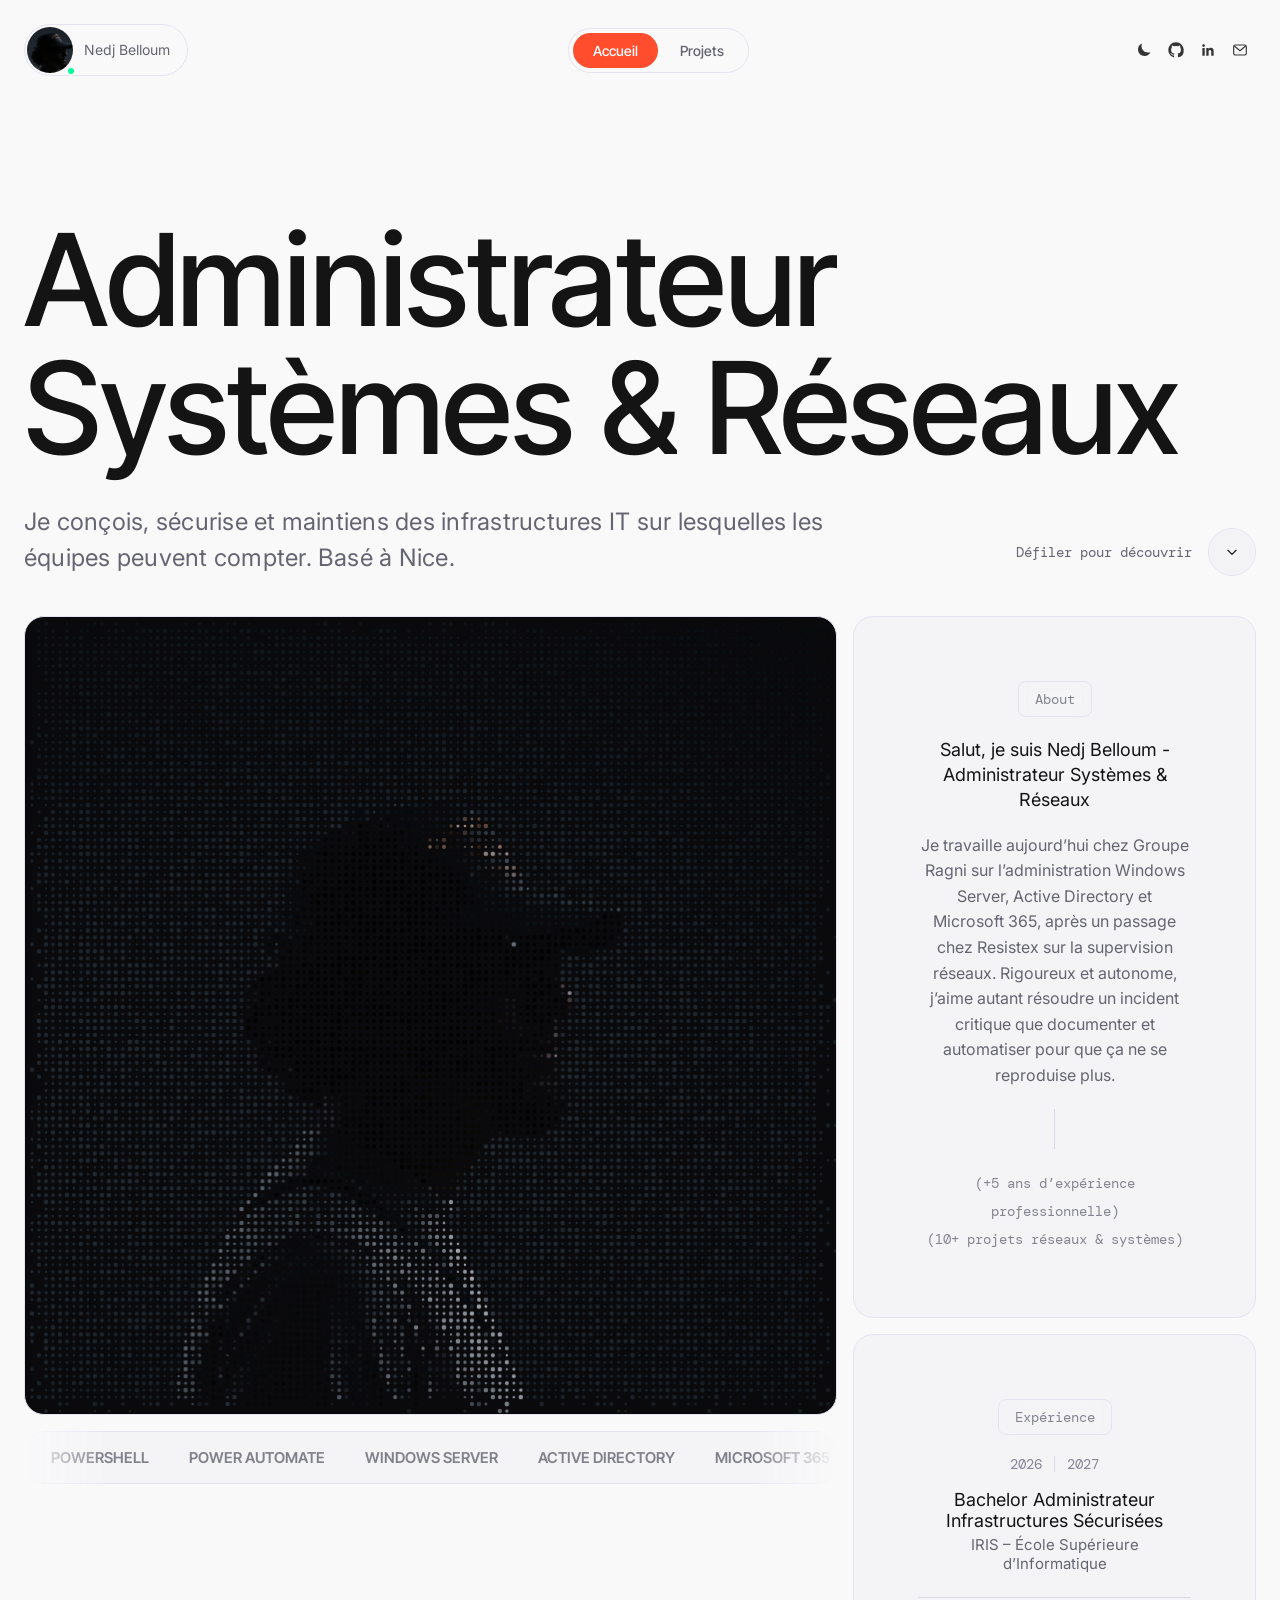
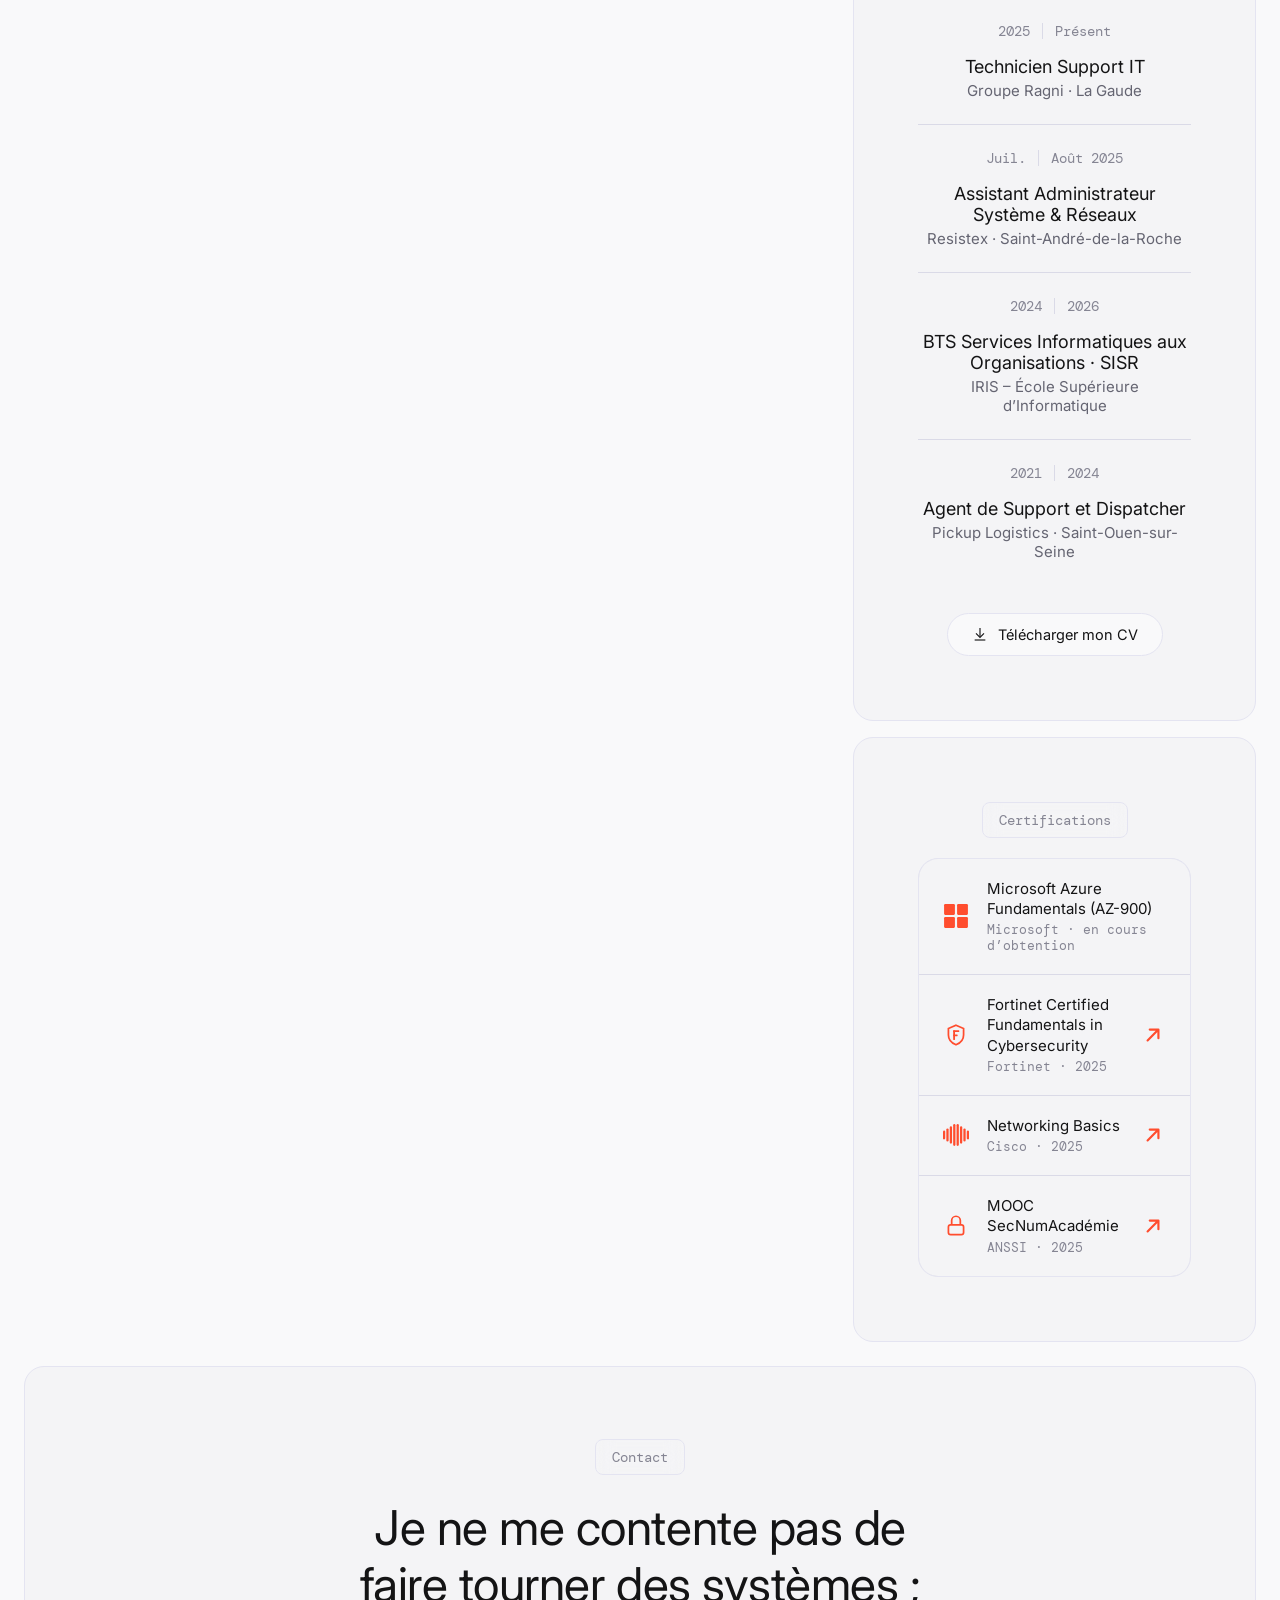
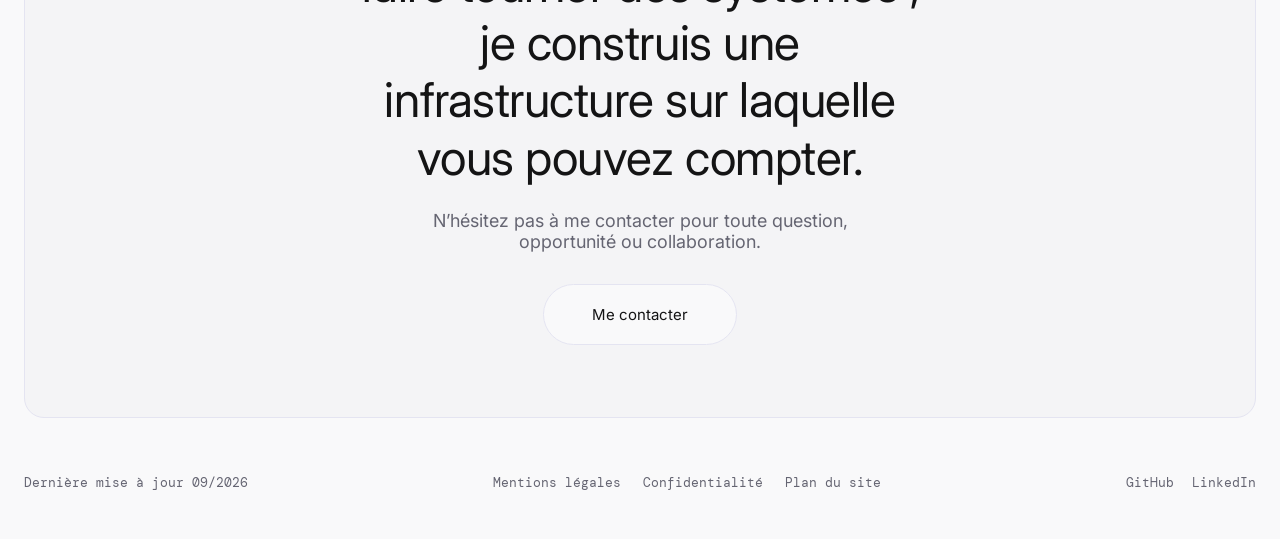
==== commit 39b3d5b7: "Rendre le portfolio responsive mobile et améliorer les notifications du formulaire Ajout du viewport" ====
--- a/index.html
+++ b/index.html
@@ -1,6 +1,9 @@
 <!DOCTYPE html>
 <html lang="fr">
 <head>
+<meta charset="UTF-8">
+<meta name="viewport" content="width=device-width, initial-scale=1, viewport-fit=cover">
+<meta name="theme-color" content="#0a0a0b">
 <title>Nedj Belloum</title>
 <link rel="preconnect" href="https://fonts.googleapis.com">
 <link rel="preconnect" href="https://fonts.gstatic.com" crossorigin>
@@ -176,6 +179,22 @@
   </div>
 
   </div>
+
+  <nav class="bottomnav" aria-label="Navigation mobile">
+    <a class="bottomnav-item" href="index.html" data-route="accueil">
+      <svg viewBox="0 0 24 24" fill="none" stroke="currentColor" stroke-width="1.8" stroke-linecap="round" stroke-linejoin="round"><path d="M3 10.5 12 3l9 7.5"/><path d="M5 9.5V20a1 1 0 0 0 1 1h4v-6h4v6h4a1 1 0 0 0 1-1V9.5"/></svg>
+      <span>Accueil</span>
+    </a>
+    <a class="bottomnav-item" href="html/projets.html" data-route="projets">
+      <svg viewBox="0 0 24 24" fill="currentColor"><rect x="2" y="2" width="9" height="9" rx="2"/><rect x="13" y="2" width="9" height="9" rx="2"/><rect x="2" y="13" width="9" height="9" rx="2"/><rect x="13" y="13" width="9" height="9" rx="2"/></svg>
+      <span>Projets</span>
+    </a>
+    <button class="bottomnav-item" type="button" id="bottomNavContactBtn">
+      <svg viewBox="0 0 24 24" fill="none" stroke="currentColor" stroke-width="1.8"><rect x="2.5" y="4.5" width="19" height="15" rx="2.5"/><path d="M3.5 6 12 13l8.5-7"/></svg>
+      <span>Contact</span>
+    </button>
+  </nav>
+
   <dialog id="contactDialog" closedby="any" aria-labelledby="contactDialogTitle">
     <div class="dlg-inner">
       <div class="dlg-head">
--- a/css/style.css
+++ b/css/style.css
@@ -26,37 +26,53 @@
   button{font-family:inherit; cursor:pointer; background:none; border:none; color:inherit;}
   .mono{font-family:'DM Mono',monospace;}
   ::selection{background:var(--accent); color:#fff;}
+  @media (max-width:809px){ .page{padding-bottom:74px;} }
   .shell{width:100%; max-width:1440px; margin:0 auto; padding:0 24px;}
   @media (max-width:809px){ .shell{padding:0 16px;} }
 
   /* topbar */
-  .topbar{display:flex; align-items:center; justify-content:space-between; padding:24px 24px 0; max-width:1440px; margin:0 auto;}
-  @media (max-width:809px){ .topbar{padding:16px 16px 0;} }
-  @media (max-width:480px){ .topbar{flex-wrap:wrap; row-gap:12px;} .socials{margin-left:auto;} }
-  .idpill{display:flex; align-items:center; gap:10px; border:1px solid var(--border); border-radius:44px; padding:1px;}
+  .topbar{display:flex; align-items:center; justify-content:space-between; padding:24px 24px 0; max-width:1440px; margin:0 auto; gap:12px;}
+  @media (max-width:809px){ .topbar{padding:14px 16px 0;} }
+  .idpill{display:flex; align-items:center; gap:10px; border:1px solid var(--border); border-radius:44px; padding:1px; min-width:0;}
   .idpill .avatar-outer{position:relative; width:48px; height:48px; flex:none;}
+  @media (max-width:809px){ .idpill .avatar-outer{width:40px; height:40px;} }
   .idpill .avatar-wrap{width:100%; height:100%; border:1px solid var(--cardfar); border-radius:52px; overflow:hidden;}
   .idpill .avatar-wrap img{width:100%; height:100%; object-fit:cover; display:block;}
   .idpill .avatar-dot{position:absolute; right:-2px; bottom:-2px; width:10px; height:10px; border-radius:12px; background:var(--avail); border:2px solid var(--bg);}
-  .idpill .idtext{display:flex; flex-direction:column; gap:2px; padding-right:16px; justify-content:center;}
-  .idpill .name{font-size:14px; color:var(--dim2); line-height:1.2; transition:color .2s;}
+  .idpill .idtext{display:flex; flex-direction:column; gap:2px; padding-right:16px; justify-content:center; min-width:0;}
+  .idpill .name{font-size:14px; color:var(--dim2); line-height:1.2; transition:color .2s; white-space:nowrap; overflow:hidden; text-overflow:ellipsis; max-width:44vw;}
   .idpill .name:hover{color:var(--accent);}
-  .socials{display:flex; align-items:center; gap:0;}
+  @media (max-width:380px){ .idpill .idtext{padding-right:12px;} .idpill .name{font-size:13px;} }
+  .socials{display:flex; align-items:center; gap:0; flex:none;}
   .socials a, .socials button{width:32px; height:32px; display:flex; align-items:center; justify-content:center; border-radius:40px; color:var(--text); opacity:.85; transition:opacity .2s, color .2s;}
+  @media (max-width:809px){ .socials a, .socials button{width:38px; height:38px;} }
   .socials a:hover, .socials button:hover{opacity:1; color:var(--accent);}
   .socials svg{width:16px; height:16px;}
 
-  /* top nav */
+  /* top nav (remplacée sur mobile par la barre de navigation "app" en bas d'écran) */
   .topnav{display:flex; align-items:center; gap:2px; border:1px solid var(--border); border-radius:40px; padding:4px;}
   .topnav a{padding:9px 20px; border-radius:32px; font-family:'Inter Tight',sans-serif; font-weight:500; font-size:14px; color:var(--dim2); transition:background .2s, color .2s;}
   .topnav a:hover{color:var(--text);}
   .topnav a.active{background:var(--accent); color:#fff;}
-  @media (max-width:809px){ .topnav a{padding:7px 15px; font-size:13.5px;} }
-  @media (max-width:480px){
-    .topnav{order:3; flex:0 0 100%; justify-content:center; margin-top:2px;}
-    .idpill{order:1;}
-    .socials{order:2;}
-  }
+  @media (max-width:809px){ .topnav{display:none;} }
+
+  /* bottom app-style tab bar (mobile only) */
+  .bottomnav{display:none;}
+  @media (max-width:809px){
+    .bottomnav{
+      display:flex; position:fixed; left:0; right:0; bottom:0; z-index:50;
+      background:var(--card); border-top:1px solid var(--border);
+      padding:6px 6px calc(6px + env(safe-area-inset-bottom));
+      justify-content:space-around; align-items:stretch; gap:4px;
+    }
+  }
+  .bottomnav-item{
+    display:flex; flex-direction:column; align-items:center; justify-content:center; gap:3px;
+    flex:1; padding:8px 4px; border-radius:14px; text-align:center;
+    font-family:'DM Mono',monospace; font-size:11px; color:var(--dim2); transition:color .2s, background .2s;
+  }
+  .bottomnav-item svg{width:20px; height:20px;}
+  .bottomnav-item.active, .bottomnav-item:active{color:var(--accent); background:var(--bg);}
 
   /* views (home / projects) */
   .view[hidden]{display:none;}
@@ -66,9 +82,9 @@
   @media (max-width:809px){ .hero{padding:112px 16px 24px; min-height:auto; justify-content:flex-start;} }
   .hero h1{
     font-family:'Inter Tight',sans-serif; font-weight:500; letter-spacing:-.01em; line-height:1em;
-    font-size:clamp(40px,10vw,132px); max-width:16ch;
-  }
-  @media (max-width:809px){ .hero h1{ line-height:1.05em; font-size:clamp(36px,15vw,64px);} }
+    font-size:clamp(40px,10vw,132px); max-width:16ch; overflow-wrap:break-word;
+  }
+  @media (max-width:809px){ .hero h1{ line-height:1.1em; font-size:clamp(30px,11vw,56px);} }
   .hero h1 .word{display:inline-block; overflow:hidden; vertical-align:top; padding-bottom:.08em; margin-bottom:-.08em;}
   .hero h1 .word span{display:inline-block; transform:translateY(115%); opacity:0; animation:word-up .85s cubic-bezier(.16,1,.3,1) forwards;}
   @keyframes word-up{to{transform:translateY(0); opacity:1;}}
@@ -169,6 +185,13 @@
   .about-photo{position:relative; flex:1; min-height:200px; border:1px solid var(--border); border-radius:20px; overflow:hidden; background:#0a0a0c;}
   .about-photo img{position:absolute; inset:0; width:100%; height:100%; object-fit:cover; object-position:50% 35%; display:block; transition:opacity .5s ease;}
   .about-photo canvas{position:absolute; inset:0; width:100%; height:100%; display:block; pointer-events:auto;}
+  /* Sur téléphone, le portrait en nuage de particules (pensé pour une interaction
+     à la souris et une grande colonne sticky) rend mal une fois écrasé sur 200px
+     de haut : on le retire et on ne le réaffiche qu'à partir de la tablette. */
+  @media (max-width:809px){ .about-photo{display:none;} }
+  /* Sur tablette, la colonne n'est plus sticky (cf. .sticky-col ci-dessous) : on
+     donne au portrait un peu plus de hauteur qu'un simple bandeau de 200px. */
+  @media (min-width:810px) and (max-width:1199px){ .about-photo{min-height:340px;} }
   .about-photo.particles-ready img{opacity:0;}
   .logos-bar{border:1px solid var(--border); background:var(--card); border-radius:20px; padding:16px 0; overflow:hidden; -webkit-mask-image:linear-gradient(90deg,transparent,#000 10%,#000 90%,transparent); mask-image:linear-gradient(90deg,transparent,#000 10%,#000 90%,transparent);}
   .logos-track{display:flex; gap:40px; width:max-content; animation:scrollx 42s linear infinite; padding:0 26px;}
@@ -259,6 +282,36 @@
   .form-submit:hover{border-color:var(--accent); color:var(--accent);}
   .form-note{font-size:13px; color:var(--dim);}
 
+  /* toast notifications (remplacent les alert() natifs) */
+  .toast-stack{
+    position:fixed; left:50%; bottom:24px; transform:translateX(-50%); z-index:200;
+    display:flex; flex-direction:column-reverse; gap:10px;
+    width:min(420px, calc(100vw - 32px));
+  }
+  @media (max-width:809px){ .toast-stack{ bottom:calc(78px + env(safe-area-inset-bottom)); } }
+  .toast{
+    pointer-events:auto; display:flex; align-items:flex-start; gap:12px;
+    background:var(--card); border:1px solid var(--border); border-radius:16px;
+    padding:16px 16px 16px 14px; box-shadow:0 16px 40px -12px rgba(0,0,0,.45);
+    animation:toast-in .35s cubic-bezier(.16,1,.3,1) forwards;
+  }
+  .toast.toast-out{animation:toast-out .26s ease forwards;}
+  @keyframes toast-in{from{opacity:0; transform:translateY(10px) scale(.97);}to{opacity:1; transform:translateY(0) scale(1);}}
+  @keyframes toast-out{to{opacity:0; transform:translateY(6px) scale(.97);}}
+  .toast.no-anim{animation:none;}
+  .toast.no-anim.toast-out{opacity:0;}
+  @media (prefers-reduced-motion: reduce){ .toast, .toast.toast-out{animation:none;} .toast.toast-out{opacity:0;} }
+  .toast-icon{flex:none; width:26px; height:26px; border-radius:50%; display:flex; align-items:center; justify-content:center;}
+  .toast-icon svg{width:14px; height:14px;}
+  .toast.success .toast-icon{background:rgba(0,255,157,.12); color:var(--avail);}
+  .toast.error .toast-icon{background:rgba(255,77,46,.12); color:var(--accent);}
+  .toast-body{flex:1; min-width:0; padding-top:1px;}
+  .toast-title{display:block; font-family:'Inter Tight',sans-serif; font-weight:500; font-size:14.5px; color:var(--text); line-height:1.35;}
+  .toast-text{display:block; font-family:'Inter',sans-serif; font-size:13px; color:var(--dim2); line-height:1.5; margin-top:2px;}
+  .toast-close{flex:none; width:24px; height:24px; display:flex; align-items:center; justify-content:center; color:var(--dim); border-radius:40px; transition:color .2s, background .2s; margin:-2px -2px 0 0;}
+  .toast-close:hover{color:var(--accent); background:var(--bg);}
+  .toast-close svg{width:12px; height:12px;}
+
   /* footer */
   footer{max-width:1440px; margin:0 auto; padding:32px 24px 48px; display:flex; flex-direction:column; gap:16px;}
   @media (max-width:809px){ footer{padding:24px 16px 40px;} }
@@ -267,3 +320,7 @@
   .foot-row{display:flex; align-items:center; justify-content:space-between; flex-wrap:wrap; row-gap:10px; column-gap:24px;}
   .foot-links{display:flex; flex-wrap:wrap; gap:18px;}
   .foot-legal{display:flex; flex-wrap:wrap; gap:8px 22px;}
+  @media (max-width:809px){
+    .foot-row{flex-direction:column; align-items:center; text-align:center; row-gap:16px;}
+    .foot-links, .foot-legal{justify-content:center;}
+  }
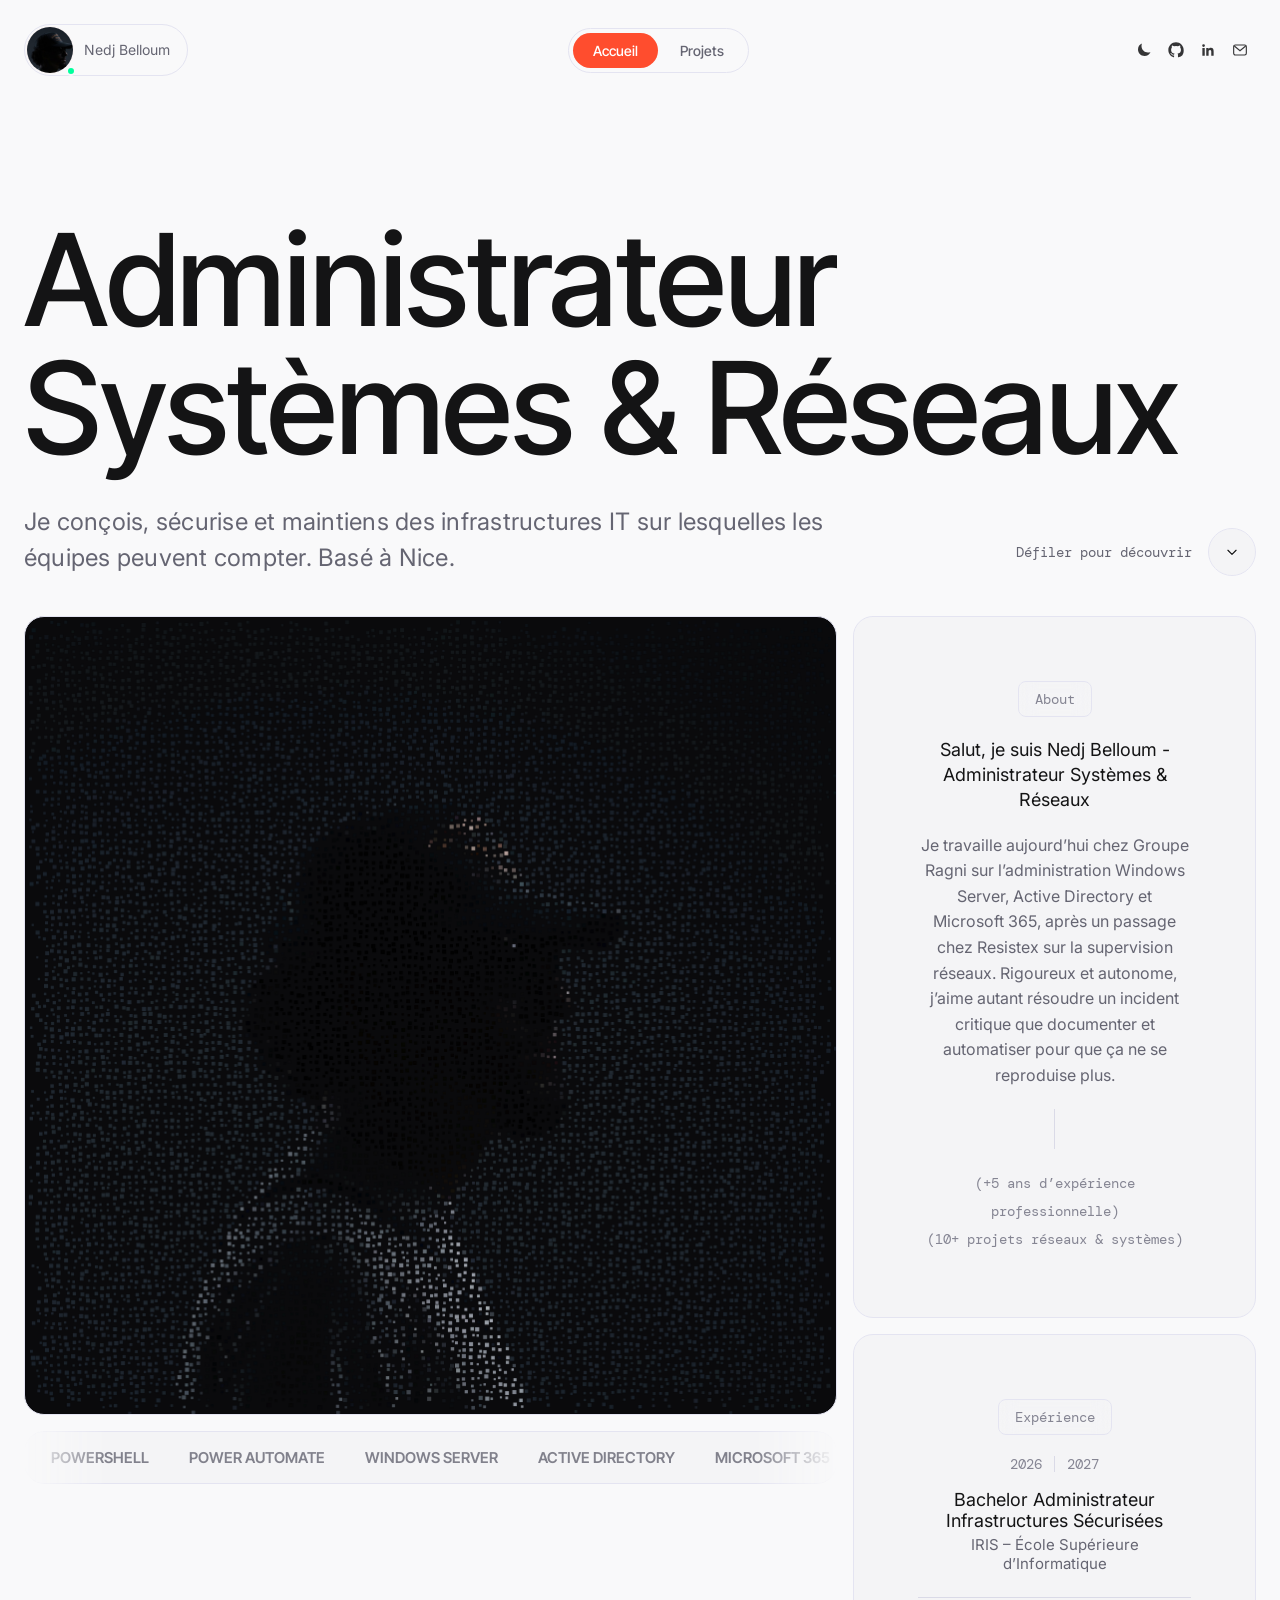
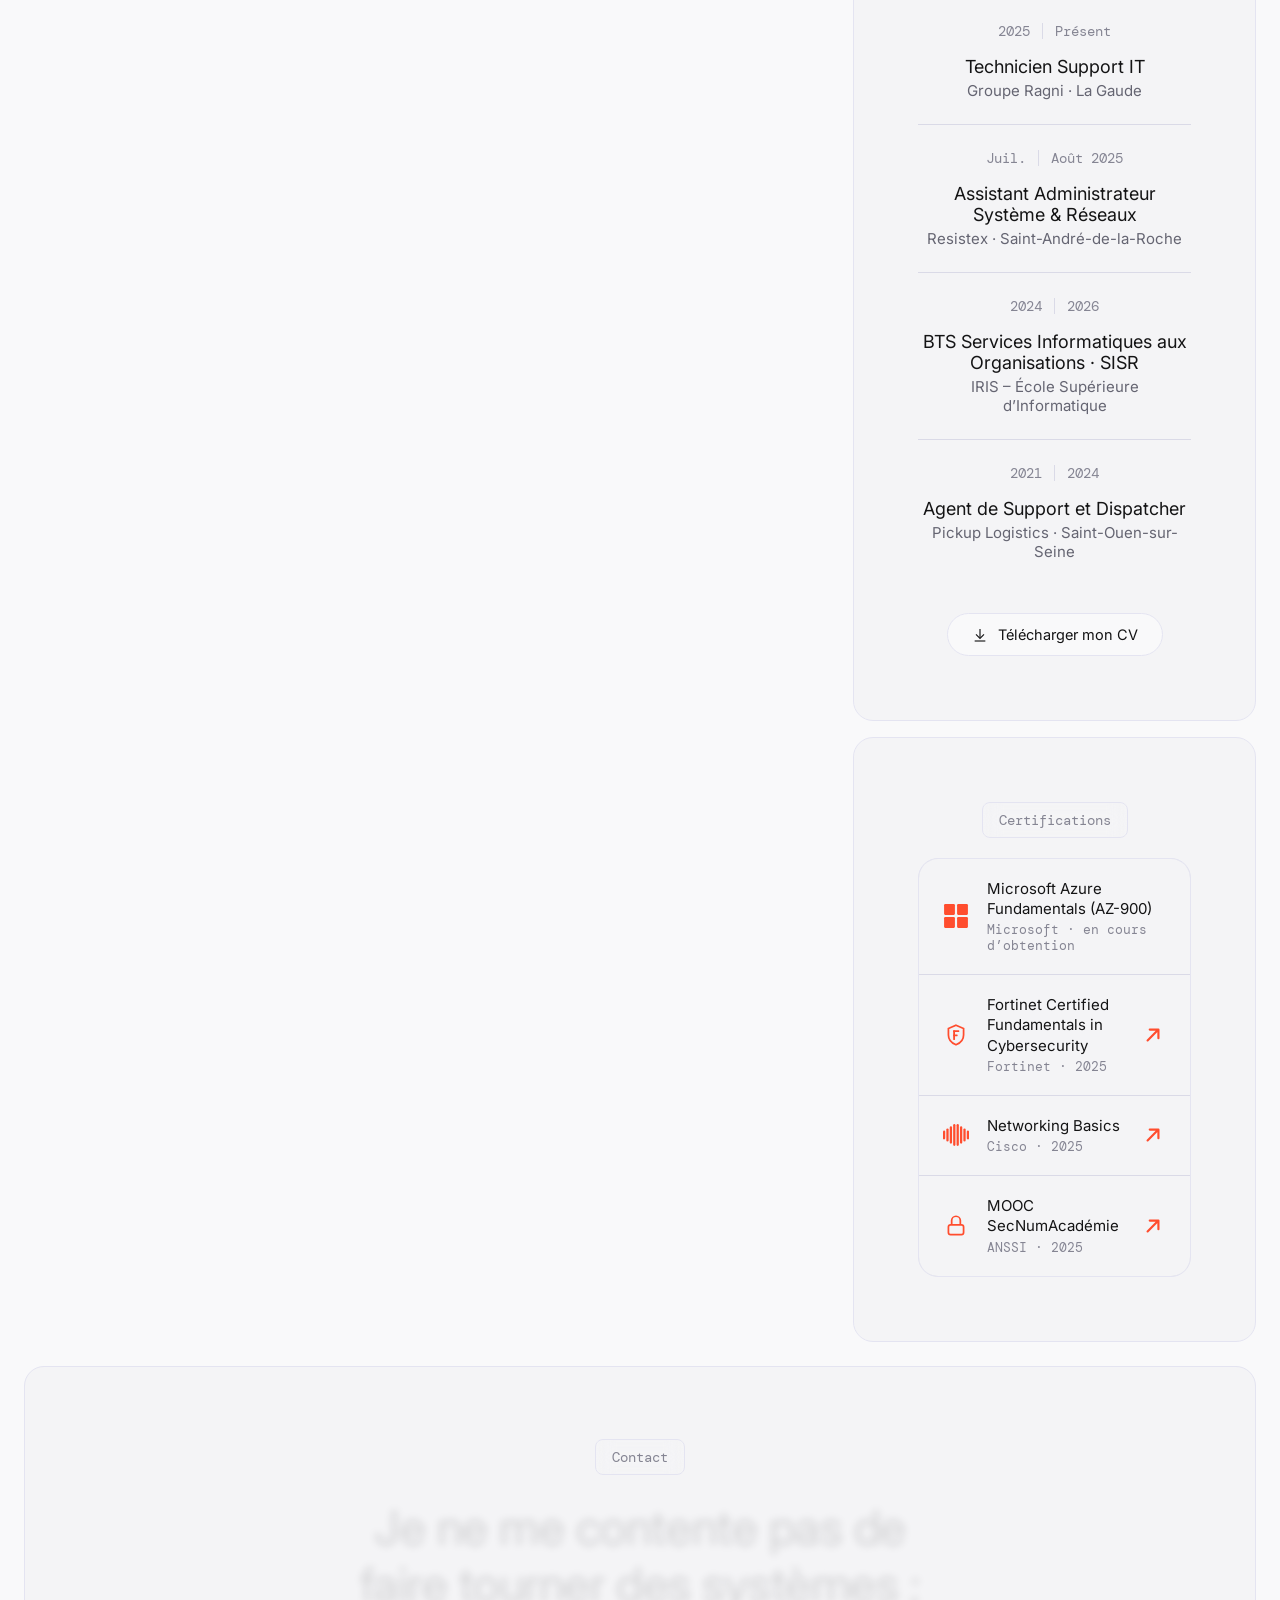
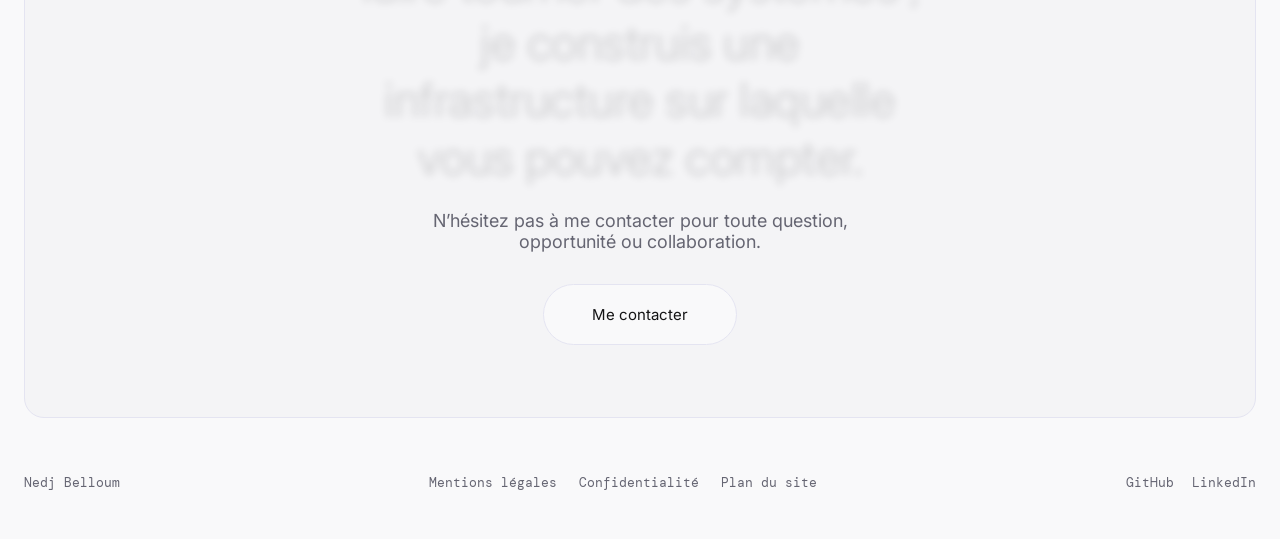
==== commit d808ef50: "MAJ complète du site avec du motion design" ====
--- a/index.html
+++ b/index.html
@@ -9,6 +9,8 @@
 <link rel="preconnect" href="https://fonts.gstatic.com" crossorigin>
 <link href="https://fonts.googleapis.com/css2?family=DM+Mono:wght@400;500&family=Inter:wght@400;500;600&family=Inter+Tight:wght@500;600&display=swap" rel="stylesheet">
 <link rel="stylesheet" href="css/style.css">
+<script type="speculationrules">{"prerender":[{"where":{"href_matches":"/*"},"eagerness":"moderate"}]}</script>
+<script>(function(d){try{if(!matchMedia("(prefers-reduced-motion: reduce)").matches){d.classList.add("js-motion");setTimeout(function(){if(!window.Motion)d.classList.remove("js-motion")},2500)}}catch(e){}})(document.documentElement)</script>
 </head>
 <body>
 <div class="page">
@@ -17,7 +19,7 @@
     <div class="idpill">
       <div class="avatar-outer">
         <div class="avatar-wrap">
-          <img src="assets/avatar.jpg" alt="Nedj Belloum">
+          <img src="assets/avatar.jpg" alt="Nedj Belloum" width="240" height="240" decoding="async">
         </div>
         <span class="avatar-dot"></span>
       </div>
@@ -62,7 +64,7 @@
   <div class="split">
     <div class="sticky-col">
       <div class="about-photo" id="aboutPhoto">
-        <img src="assets/photo.jpg" alt="Nedj Belloum" id="aboutPhotoImg">
+        <img src="assets/photo.webp" alt="Nedj Belloum" id="aboutPhotoImg" width="1100" height="1100" loading="lazy" decoding="async">
         <canvas id="aboutParticleCanvas" aria-hidden="true"></canvas>
       </div>
       <div class="logos-bar">
@@ -81,8 +83,8 @@
         <p class="bio">Je travaille aujourd&rsquo;hui chez Groupe Ragni sur l&rsquo;administration Windows Server, Active Directory et Microsoft&nbsp;365, apr&egrave;s un passage chez Resistex sur la supervision r&eacute;seaux. Rigoureux et autonome, j&rsquo;aime autant r&eacute;soudre un incident critique que documenter et automatiser pour que &ccedil;a ne se reproduise plus.</p>
         <div class="vline"></div>
         <div class="stats">
-          <p>(+5 ans d&rsquo;exp&eacute;rience professionnelle)</p>
-          <p>(10+ projets r&eacute;seaux &amp; syst&egrave;mes)</p>
+          <p>(+<span class="count" data-to="5">5</span> ans d&rsquo;exp&eacute;rience professionnelle)</p>
+          <p>(<span class="count" data-to="10">10</span>+ projets r&eacute;seaux &amp; syst&egrave;mes)</p>
         </div>
       </div>
 
@@ -166,6 +168,7 @@
 
     </div>
   </div>
+
 
   <div class="contact-wrap">
     <div class="contact-card">
@@ -234,9 +237,9 @@
         <button class="dlg-close" type="button" data-close aria-label="Fermer"><svg viewBox="0 0 24 24" fill="none" stroke="currentColor" stroke-width="1.8" stroke-linecap="round"><path d="M5 5l14 14M19 5 5 19"/></svg></button>
       </div>
       <div class="cert-pages">
-        <img src="assets/cert-fortinet-1.png" alt="Certificat Fortinet Certified Fundamentals in Cybersecurity, page 1">
-        <img src="assets/cert-fortinet-2.png" alt="Certificat Fortinet, cours FCF Introduction to the Threat Landscape">
-        <img src="assets/cert-fortinet-3.png" alt="Certificat Fortinet, cours FCF Getting Started in Cybersecurity">
+        <img src="assets/cert-fortinet-1.webp" width="1400" height="990" loading="lazy" decoding="async" alt="Certificat Fortinet Certified Fundamentals in Cybersecurity, page 1">
+        <img src="assets/cert-fortinet-2.webp" width="1400" height="1018" loading="lazy" decoding="async" alt="Certificat Fortinet, cours FCF Introduction to the Threat Landscape">
+        <img src="assets/cert-fortinet-3.webp" width="1400" height="1018" loading="lazy" decoding="async" alt="Certificat Fortinet, cours FCF Getting Started in Cybersecurity">
       </div>
     </div>
   </dialog>
@@ -251,7 +254,7 @@
         <button class="dlg-close" type="button" data-close aria-label="Fermer"><svg viewBox="0 0 24 24" fill="none" stroke="currentColor" stroke-width="1.8" stroke-linecap="round"><path d="M5 5l14 14M19 5 5 19"/></svg></button>
       </div>
       <div class="cert-pages">
-        <img src="assets/cert-cisco.png" alt="Certification Cisco Networking Basics">
+        <img src="assets/cert-cisco.webp" width="1400" height="1081" loading="lazy" decoding="async" alt="Certification Cisco Networking Basics">
       </div>
     </div>
   </dialog>
@@ -266,13 +269,13 @@
         <button class="dlg-close" type="button" data-close aria-label="Fermer"><svg viewBox="0 0 24 24" fill="none" stroke="currentColor" stroke-width="1.8" stroke-linecap="round"><path d="M5 5l14 14M19 5 5 19"/></svg></button>
       </div>
       <div class="cert-pages">
-        <img src="assets/cert-anssi.png" alt="Attestation SecNumacad&eacute;mie ANSSI">
+        <img src="assets/cert-anssi.webp" width="1400" height="990" loading="lazy" decoding="async" alt="Attestation SecNumacad&eacute;mie ANSSI">
       </div>
     </div>
   </dialog>
   <footer>
     <div class="foot-row">
-      <p class="mono">Derni&egrave;re mise &agrave; jour 09/2026</p>
+      <p class="mono">Nedj Belloum</p>
       <div class="foot-legal">
         <a href="html/mentions-legales.html" data-route="mentions-legales">Mentions l&eacute;gales</a>
         <a href="html/confidentialite.html" data-route="confidentialite">Confidentialit&eacute;</a>
@@ -286,7 +289,9 @@
   </footer>
 
 </div>
-<script src="js/main.js"></script>
+<script src="js/main.js" defer></script>
+<script src="js/vendor/motion.js" defer></script>
+<script src="js/accueil.js" defer></script>
 </body>
 </html>
 
--- a/css/style.css
+++ b/css/style.css
@@ -86,9 +86,9 @@
   }
   @media (max-width:809px){ .hero h1{ line-height:1.1em; font-size:clamp(30px,11vw,56px);} }
   .hero h1 .word{display:inline-block; overflow:hidden; vertical-align:top; padding-bottom:.08em; margin-bottom:-.08em;}
-  .hero h1 .word span{display:inline-block; transform:translateY(115%); opacity:0; animation:word-up .85s cubic-bezier(.16,1,.3,1) forwards;}
-  @keyframes word-up{to{transform:translateY(0); opacity:1;}}
-  @media (prefers-reduced-motion: reduce){ .hero h1 .word span{animation:none; transform:none; opacity:1;} }
+  .hero h1 .word span{display:inline-block; transform:translateY(115%); opacity:0; filter:blur(10px); animation:word-up .9s cubic-bezier(.16,1,.3,1) forwards;}
+  @keyframes word-up{to{transform:translateY(0); opacity:1; filter:blur(0);}}
+  @media (prefers-reduced-motion: reduce){ .hero h1 .word span{animation:none; transform:none; opacity:1; filter:none;} }
   .hero-row{display:flex; align-items:flex-end; justify-content:space-between; gap:24px; flex-wrap:wrap; opacity:0; transform:translateY(14px); animation:fade-up .7s cubic-bezier(.16,1,.3,1) .42s forwards;}
   @media (max-width:809px){ .hero-row{flex-direction:column; align-items:flex-start; gap:48px;} }
   @keyframes fade-up{to{opacity:1; transform:translateY(0);}}
@@ -238,7 +238,7 @@
   .cert-dialog{max-width:min(820px,calc(100vw - 32px)); max-height:min(90vh,900px);}
   .cert-inner{padding:24px; max-height:min(90vh,900px);}
   .cert-pages{flex:1; min-height:0; overflow-y:auto; display:flex; flex-direction:column; gap:12px; border-radius:12px;}
-  .cert-pages img{width:100%; display:block; border:1px solid var(--border); border-radius:12px;}
+  .cert-pages img{width:100%; height:auto; display:block; border:1px solid var(--border); border-radius:12px;}
 
   /* contact */
   .contact-wrap{max-width:1440px; margin:0 auto; padding:0 24px 24px;}
@@ -324,3 +324,15 @@
     .foot-row{flex-direction:column; align-items:center; text-align:center; row-gap:16px;}
     .foot-links, .foot-legal{justify-content:center;}
   }
+
+/* ---------- Navigation fluide entre pages (View Transitions) ---------- */
+@view-transition{navigation:auto;}
+::view-transition-old(root),::view-transition-new(root){animation-duration:.32s; animation-timing-function:cubic-bezier(.16,1,.3,1);}
+@media (prefers-reduced-motion: reduce){ @view-transition{navigation:none;} }
+
+/* ---------- Accueil : états initiaux du motion design (uniquement si JS + motion actifs) ---------- */
+.js-motion .card, .js-motion .contact-card{opacity:0;}
+.contact-card h2 .w{display:inline-block; transition:none;}
+.js-motion .contact-card h2 .w{opacity:.14;}
+.contact-card h2 .w.hl{color:var(--accent);}
+.cv-btn, .talk-btn{will-change:transform;}
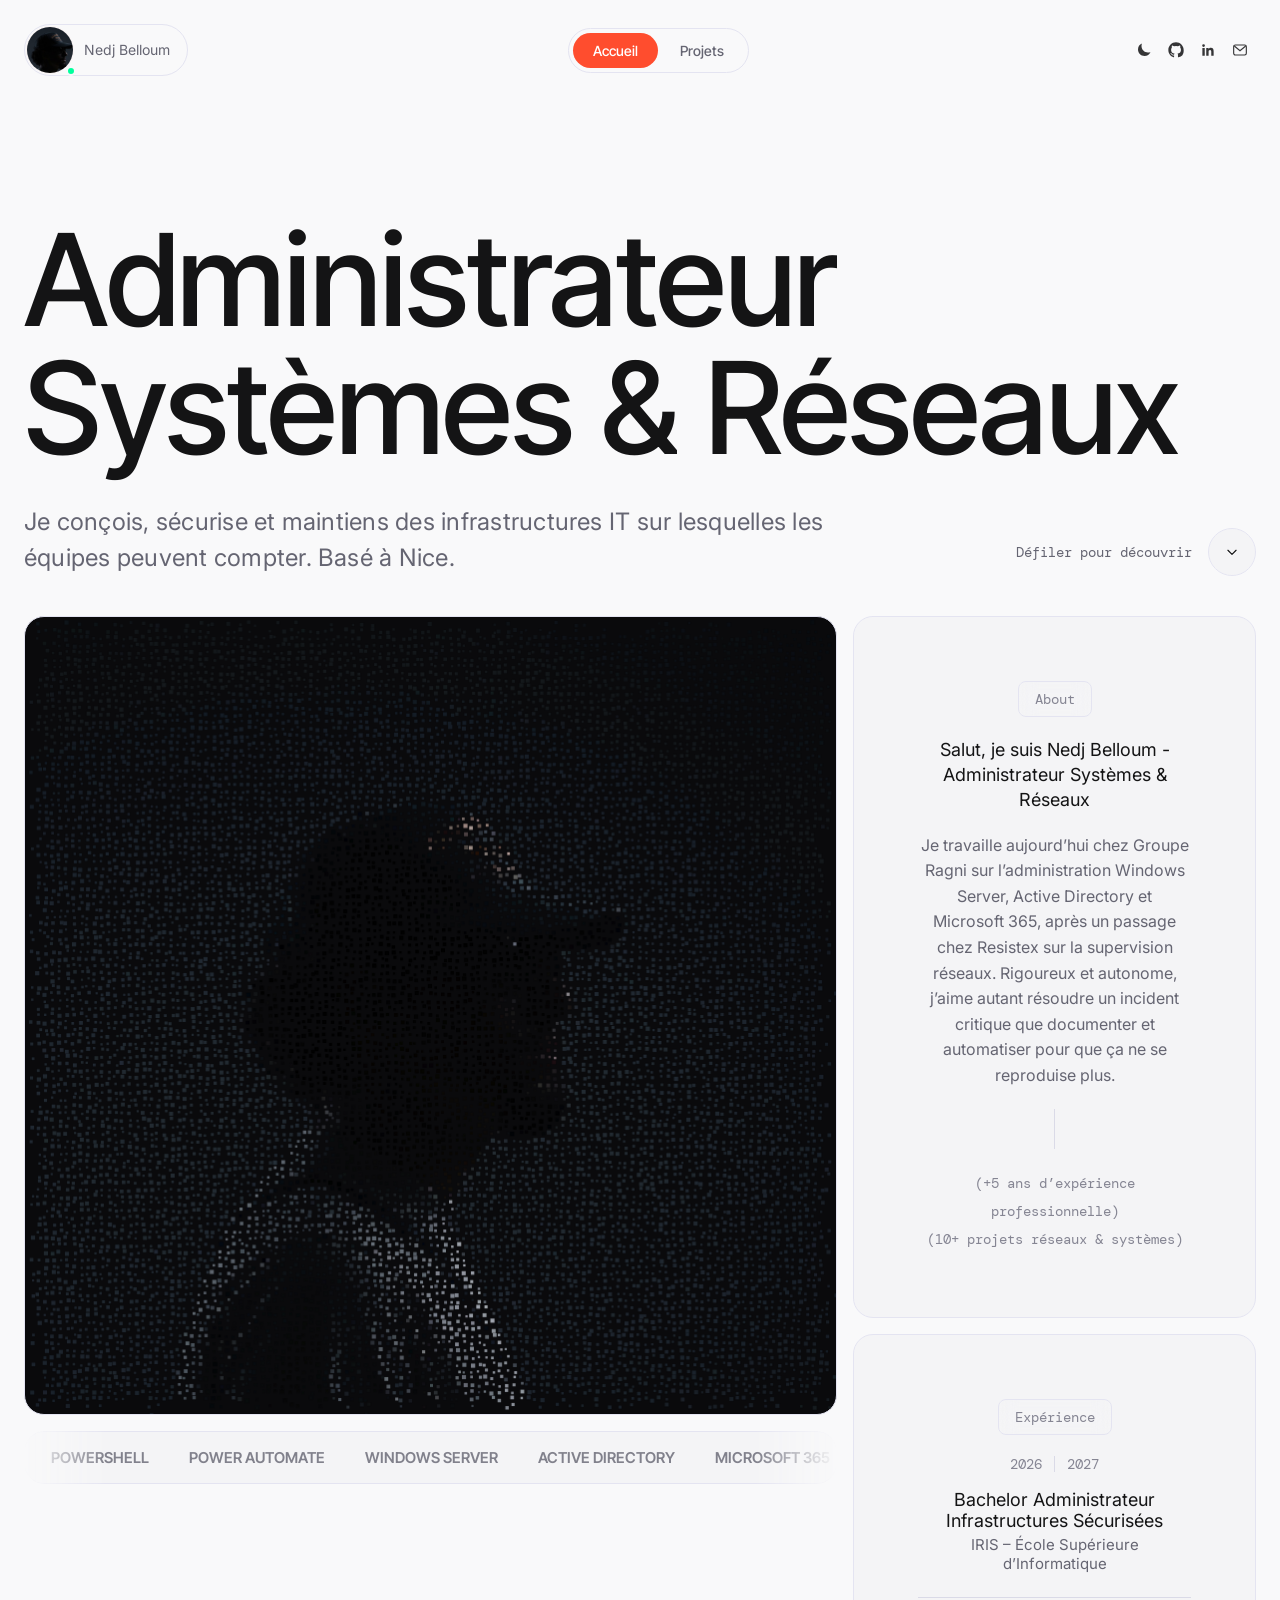
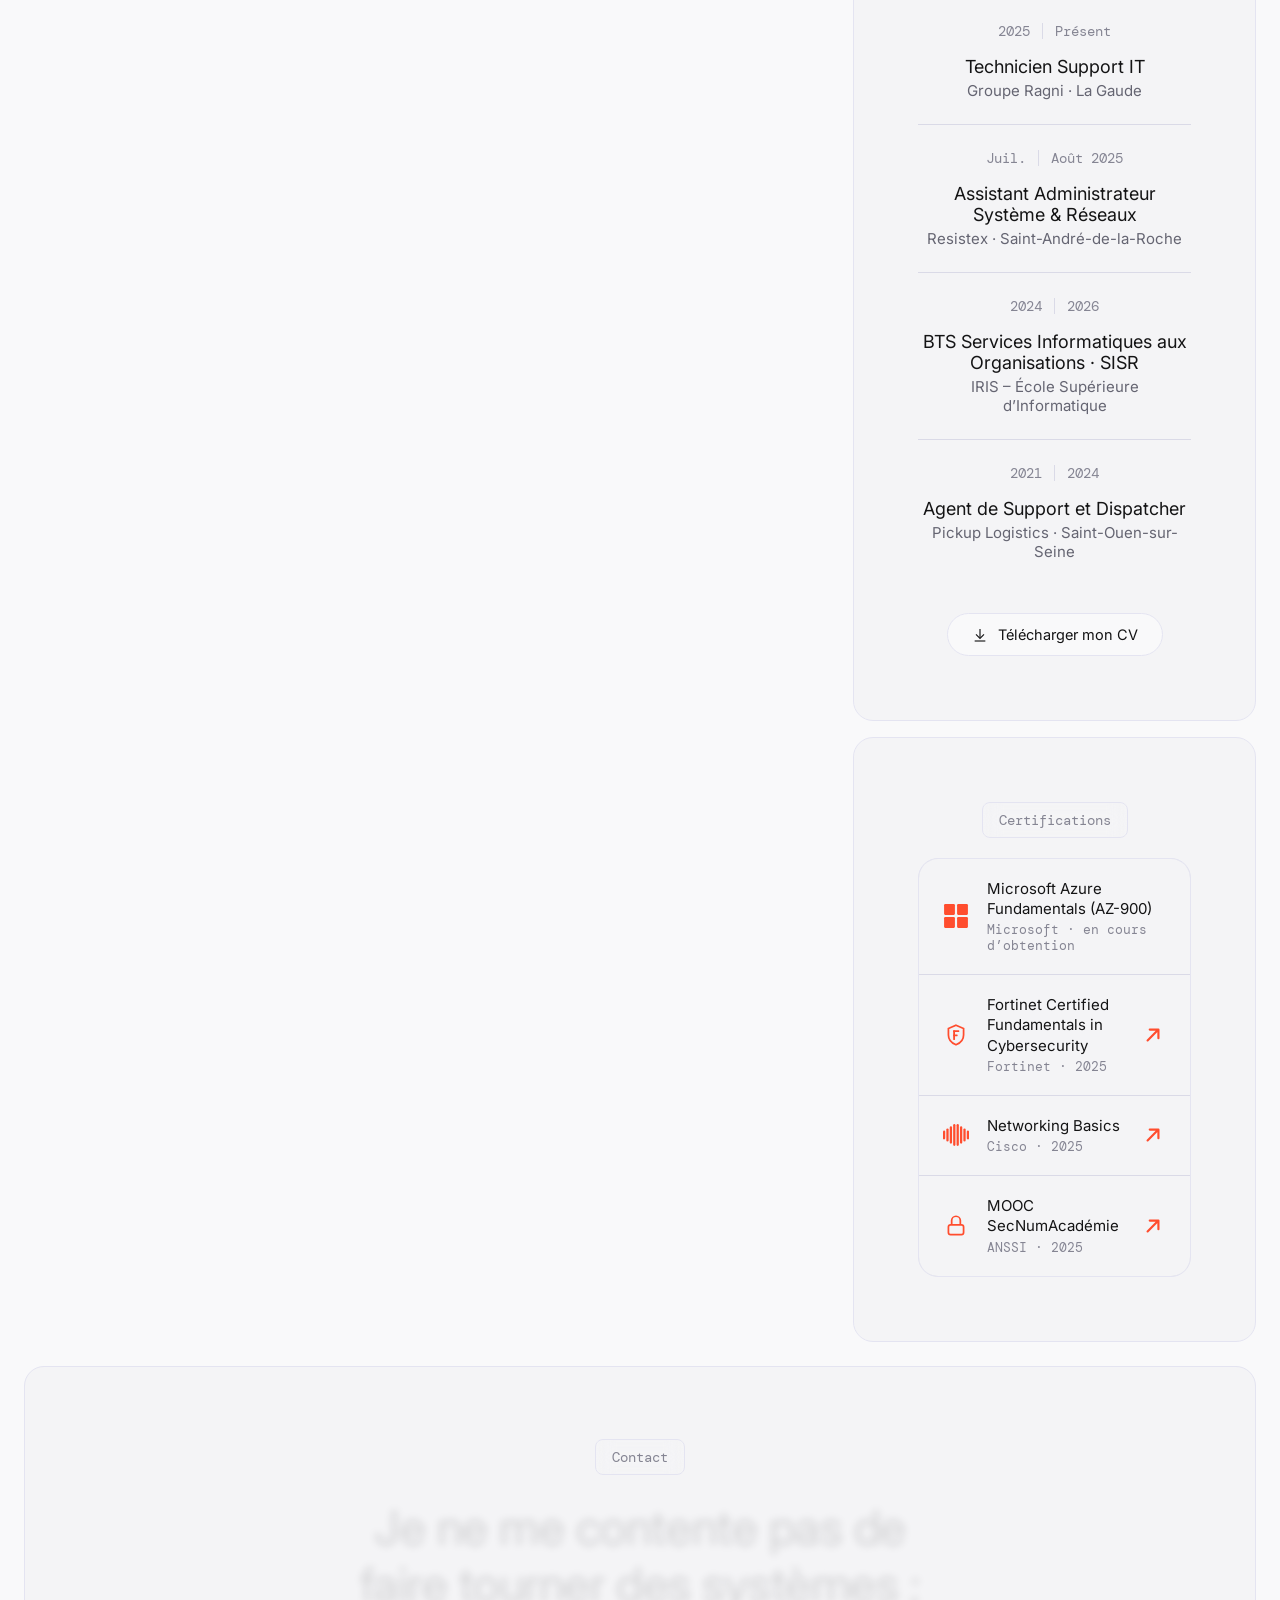
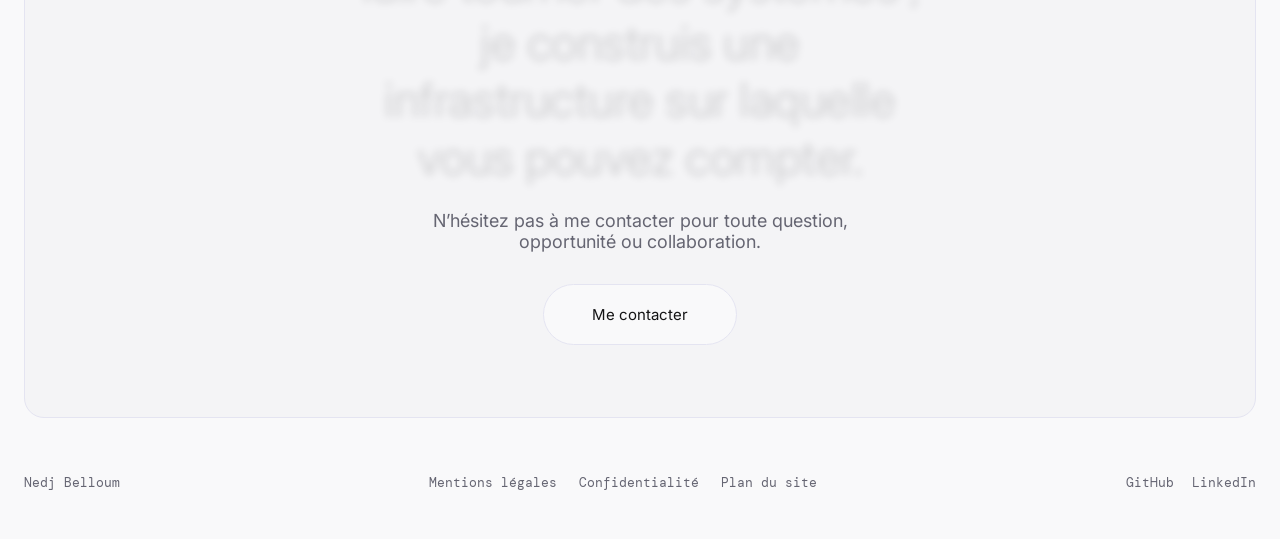
==== commit f7dd94f1: "responsive pour telephone2" ====
--- a/index.html
+++ b/index.html
@@ -4,6 +4,12 @@
 <meta charset="UTF-8">
 <meta name="viewport" content="width=device-width, initial-scale=1, viewport-fit=cover">
 <meta name="theme-color" content="#0a0a0b">
+<link rel="manifest" href="/manifest.webmanifest">
+<meta name="apple-mobile-web-app-capable" content="yes">
+<meta name="mobile-web-app-capable" content="yes">
+<meta name="apple-mobile-web-app-title" content="Nedj Belloum">
+<meta name="apple-mobile-web-app-status-bar-style" content="default">
+<link rel="apple-touch-icon" href="/assets/icon-180.png">
 <title>Nedj Belloum</title>
 <link rel="preconnect" href="https://fonts.googleapis.com">
 <link rel="preconnect" href="https://fonts.gstatic.com" crossorigin>
